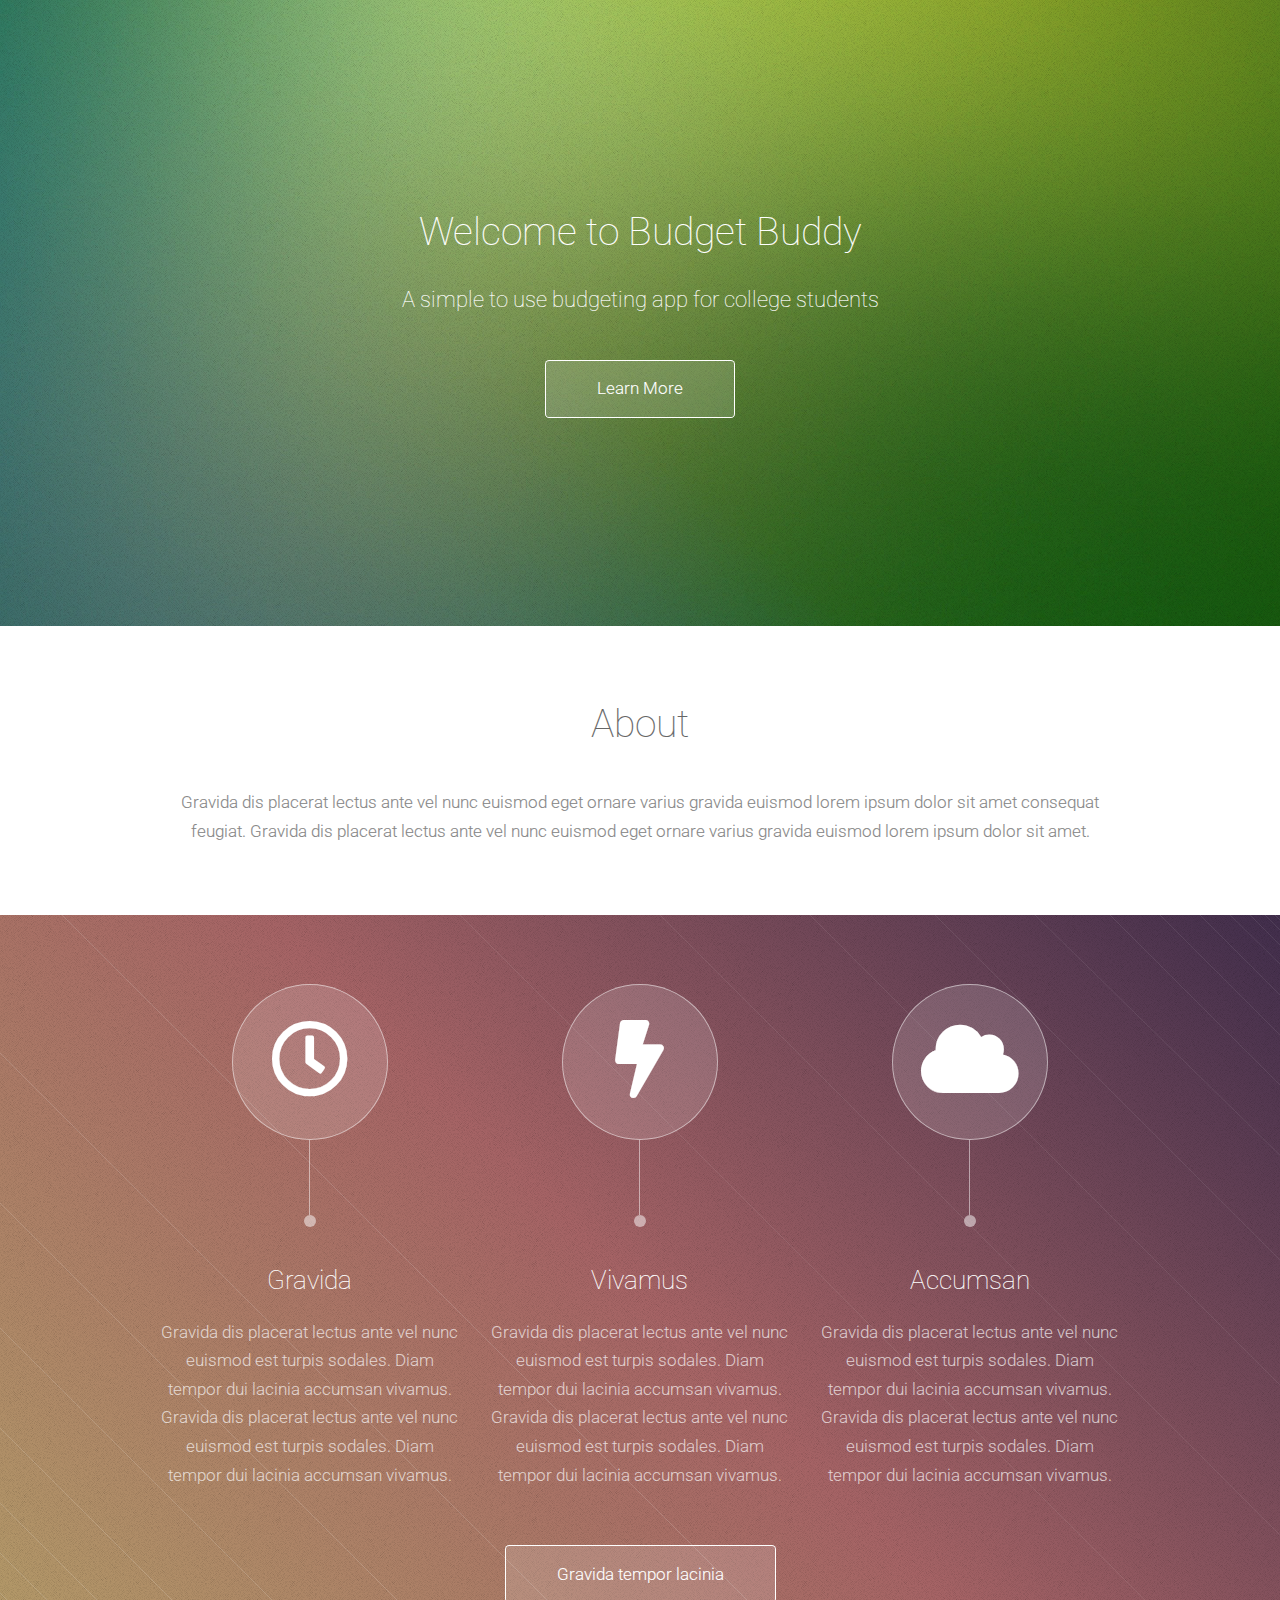
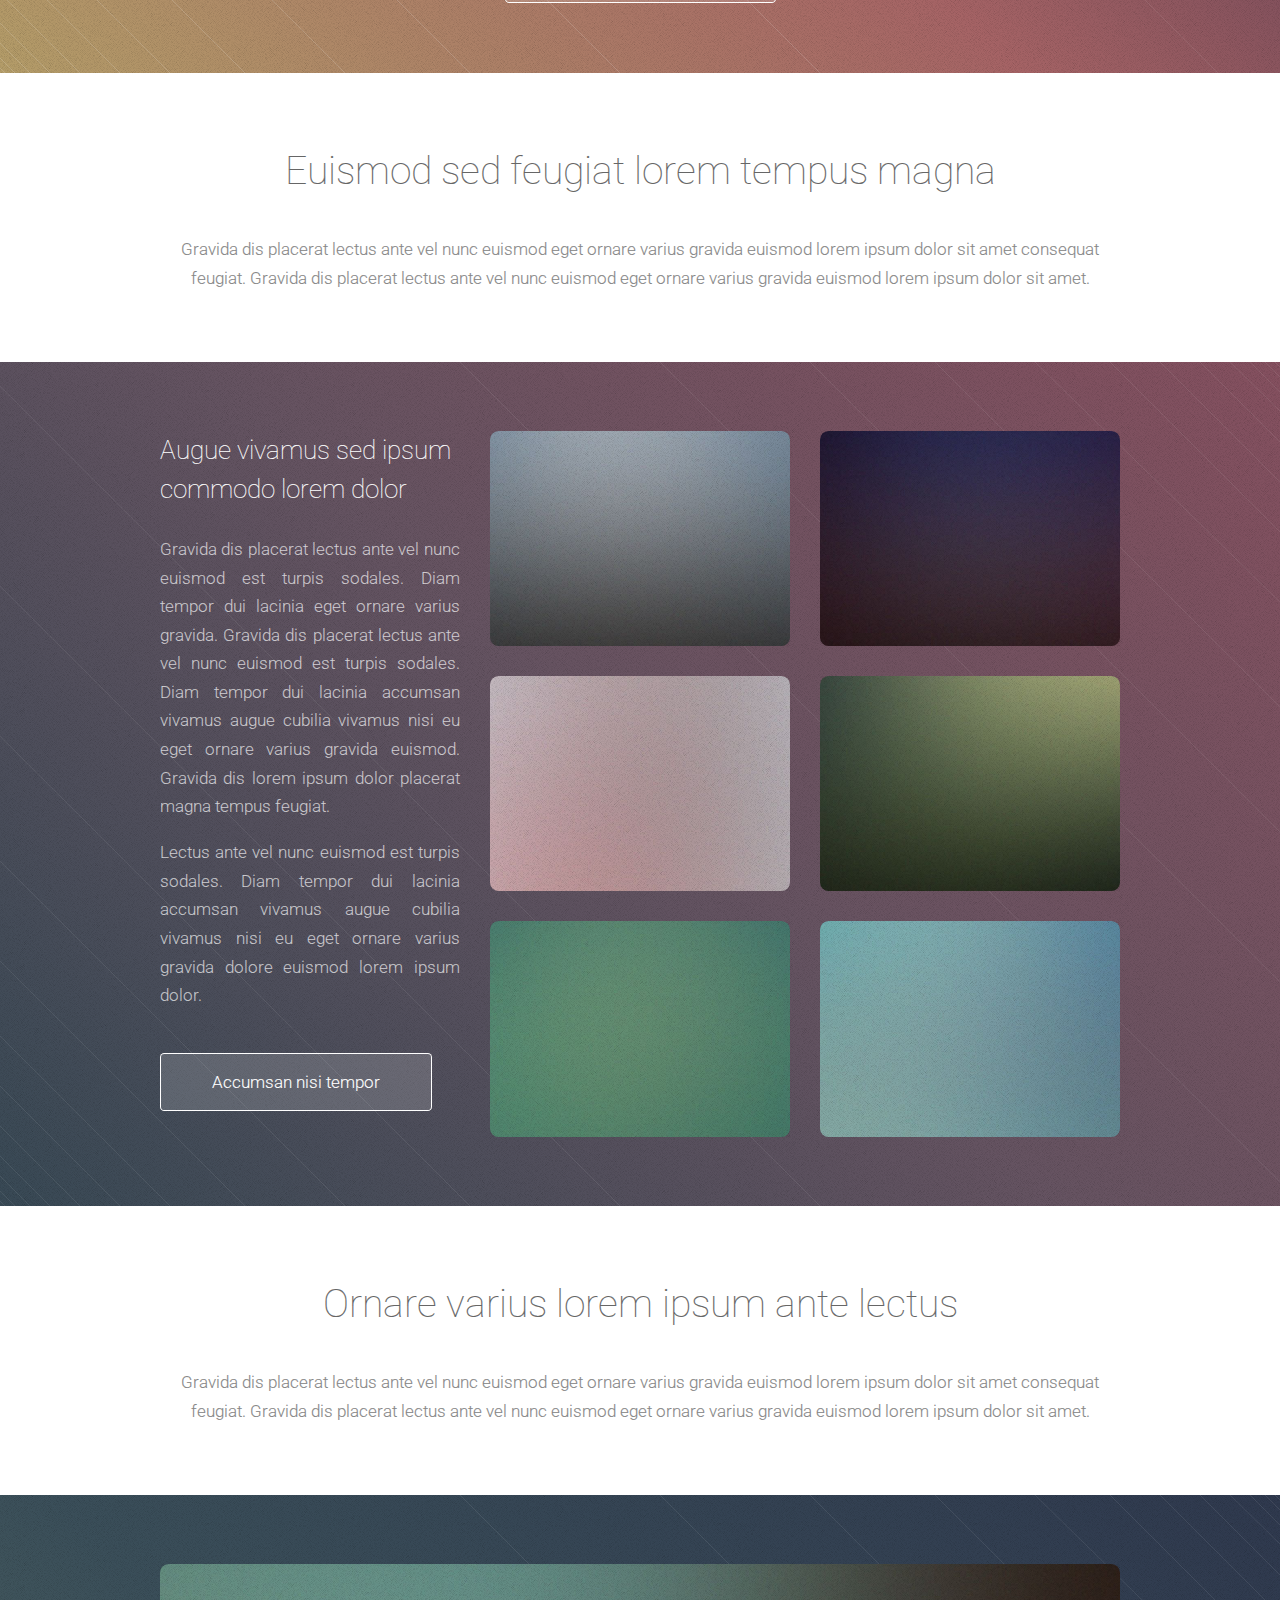
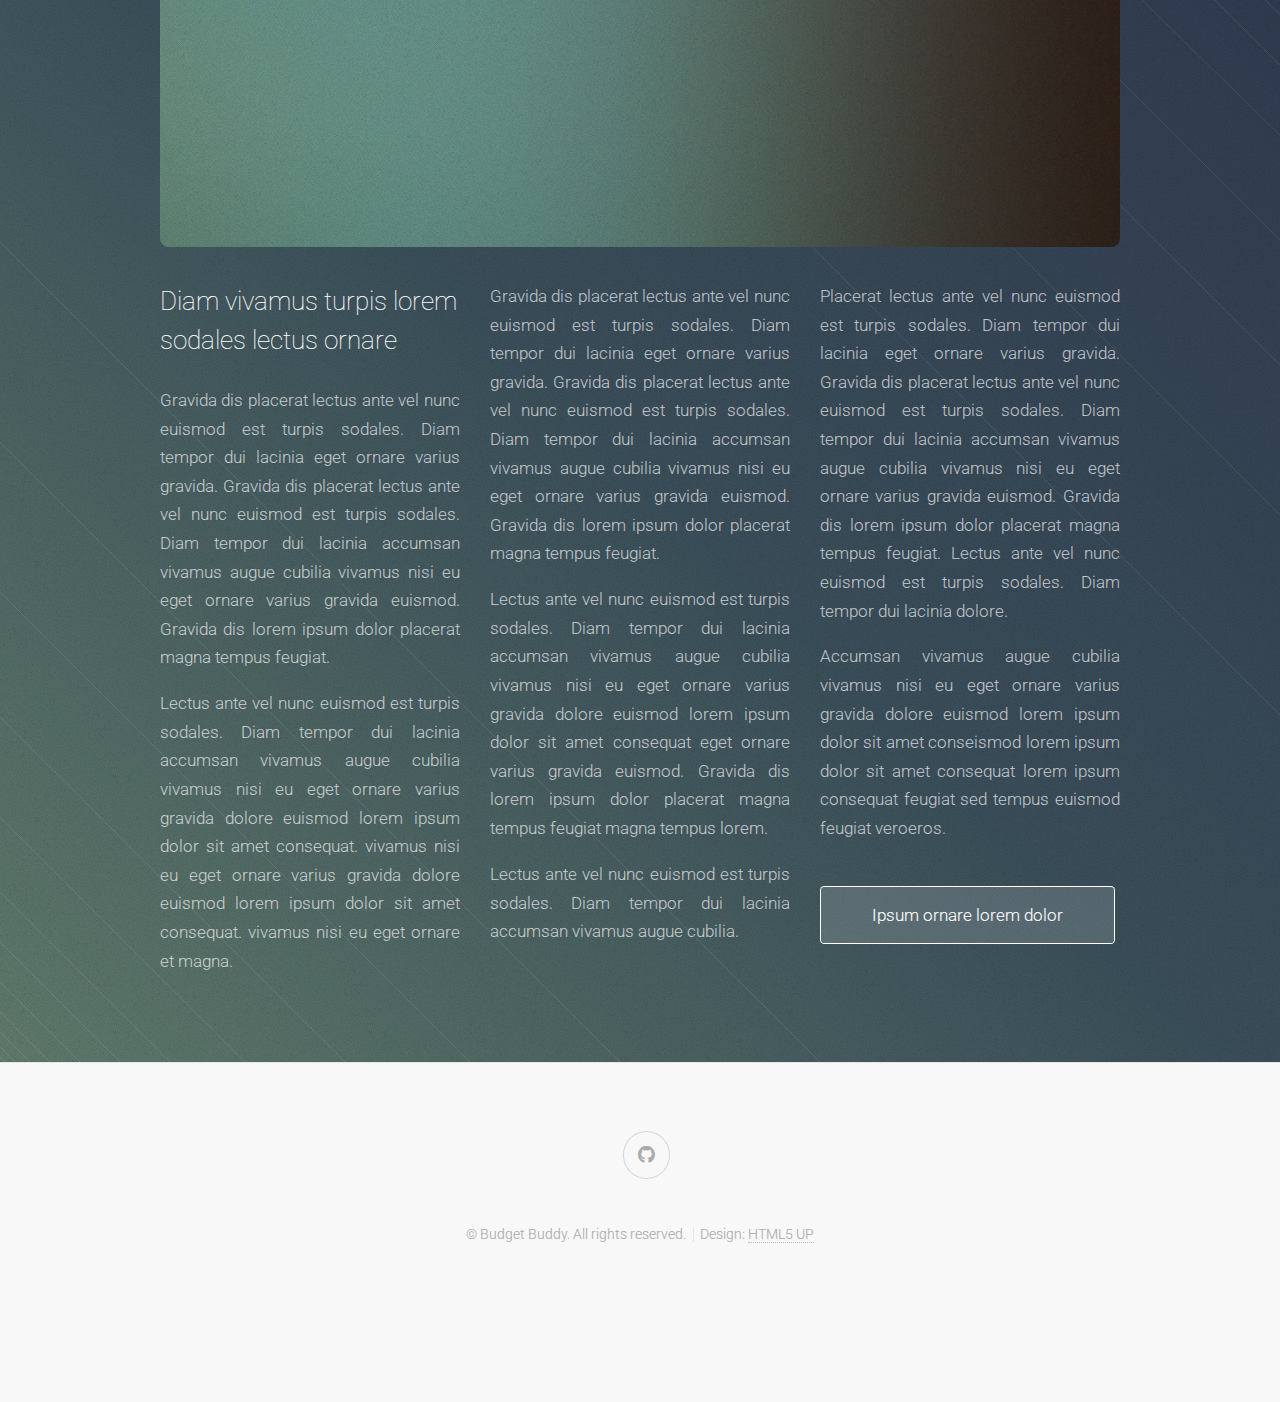
==== docs/index.html @ 1554da80 "new website header img" ====
<!DOCTYPE HTML>
<!--
	Tessellate by HTML5 UP
	html5up.net | @ajlkn
	Free for personal and commercial use under the CCA 3.0 license (html5up.net/license)
-->
<html>
	<head>
		<title>Budget Buddy</title>
		<meta charset="utf-8" />
		<meta name="viewport" content="width=device-width, initial-scale=1, user-scalable=no" />
		<link rel="icon" type="image/png" href="images/icon.png">
		<link rel="stylesheet" href="assets/css/main.css" />
	</head>
	<body class="is-preload">

		<!-- Header -->
			<section id="header" class="dark">
				<header>
					<h1>Welcome to Budget Buddy</h1>
					<p>A simple to use budgeting app for college students</a></p>
				</header>
				<footer>
					<a href="#first" class="button scrolly">Learn More</a>
				</footer>
			</section>

		<!-- First -->
			<section id="first" class="main">
				<header>
					<div class="container">
						<h2>About</h2>
						<p>Gravida dis placerat lectus ante vel nunc euismod eget ornare varius gravida euismod lorem ipsum dolor sit amet consequat<br />
						feugiat. Gravida dis placerat lectus ante vel nunc euismod eget ornare varius gravida euismod lorem ipsum dolor sit amet.</p>
					</div>
				</header>
				<div class="content dark style1 featured">
					<div class="container">
						<div class="row">
							<div class="col-4 col-12-narrow">
								<section>
									<span class="feature-icon"><span class="icon fa-clock"></span></span>
									<header>
										<h3>Gravida</h3>
									</header>
									<p>Gravida dis placerat lectus ante vel nunc euismod est turpis sodales.
									Diam tempor dui lacinia accumsan vivamus. Gravida dis placerat lectus
									ante vel nunc euismod est turpis sodales. Diam tempor dui lacinia
									accumsan vivamus.</p>
								</section>
							</div>
							<div class="col-4 col-12-narrow">
								<section>
									<span class="feature-icon"><span class="icon solid fa-bolt"></span></span>
									<header>
										<h3>Vivamus</h3>
									</header>
									<p>Gravida dis placerat lectus ante vel nunc euismod est turpis sodales.
									Diam tempor dui lacinia accumsan vivamus. Gravida dis placerat lectus
									ante vel nunc euismod est turpis sodales. Diam tempor dui lacinia
									accumsan vivamus.</p>
								</section>
							</div>
							<div class="col-4 col-12-narrow">
								<section>
									<span class="feature-icon"><span class="icon solid fa-cloud"></span></span>
									<header>
										<h3>Accumsan</h3>
									</header>
									<p>Gravida dis placerat lectus ante vel nunc euismod est turpis sodales.
									Diam tempor dui lacinia accumsan vivamus. Gravida dis placerat lectus
									ante vel nunc euismod est turpis sodales. Diam tempor dui lacinia
									accumsan vivamus.</p>
								</section>
							</div>
							<div class="col-12">
								<footer>
									<a href="#second" class="button scrolly">Gravida tempor lacinia</a>
								</footer>
							</div>
						</div>
					</div>
				</div>
			</section>

		<!-- Second -->
			<section id="second" class="main">
				<header>
					<div class="container">
						<h2>Euismod sed feugiat lorem tempus magna</h2>
						<p>Gravida dis placerat lectus ante vel nunc euismod eget ornare varius gravida euismod lorem ipsum dolor sit amet consequat<br />
						feugiat. Gravida dis placerat lectus ante vel nunc euismod eget ornare varius gravida euismod lorem ipsum dolor sit amet.</p>
					</div>
				</header>
				<div class="content dark style2">
					<div class="container">
						<div class="row">
							<div class="col-4 col-12-narrow">
								<section>
									<h3>Augue vivamus sed ipsum commodo lorem dolor</h3>
									<p>Gravida dis placerat lectus ante vel nunc euismod est turpis sodales. Diam
									tempor dui lacinia eget ornare varius gravida. Gravida dis placerat lectus ante
									vel nunc euismod est turpis sodales. Diam tempor dui lacinia accumsan vivamus
									augue cubilia vivamus nisi eu eget ornare varius gravida euismod.  Gravida dis
									lorem ipsum dolor placerat magna tempus feugiat.</p>
									<p>Lectus ante vel nunc euismod est turpis sodales. Diam tempor dui lacinia
									accumsan vivamus augue cubilia vivamus nisi eu eget ornare varius gravida dolore
									euismod lorem ipsum dolor.</p>
									<footer>
										<a href="#third" class="button scrolly">Accumsan nisi tempor</a>
									</footer>
								</section>
							</div>
							<div class="col-8 col-12-narrow">
								<div class="row">
									<div class="col-6"><a href="#" class="image fit"><img src="images/pic01.jpg" alt="" /></a></div>
									<div class="col-6"><a href="#" class="image fit"><img src="images/pic02.jpg" alt="" /></a></div>
									<div class="col-6"><a href="#" class="image fit"><img src="images/pic03.jpg" alt="" /></a></div>
									<div class="col-6"><a href="#" class="image fit"><img src="images/pic04.jpg" alt="" /></a></div>
									<div class="col-6"><a href="#" class="image fit"><img src="images/pic05.jpg" alt="" /></a></div>
									<div class="col-6"><a href="#" class="image fit"><img src="images/pic06.jpg" alt="" /></a></div>
								</div>
							</div>
						</div>
					</div>
				</div>
			</section>

		<!-- Third -->
			<section id="third" class="main">
				<header>
					<div class="container">
						<h2>Ornare varius lorem ipsum ante lectus</h2>
						<p>Gravida dis placerat lectus ante vel nunc euismod eget ornare varius gravida euismod lorem ipsum dolor sit amet consequat<br />
						feugiat. Gravida dis placerat lectus ante vel nunc euismod eget ornare varius gravida euismod lorem ipsum dolor sit amet.</p>
					</div>
				</header>
				<div class="content dark style3">
					<div class="container">
						<span class="image featured"><img src="images/pic07.jpg" alt="" /></span>
						<div class="row">
							<div class="col-4 col-12-narrow">
								<h3>Diam vivamus turpis lorem sodales lectus ornare</h3>
								<p>Gravida dis placerat lectus ante vel nunc euismod est turpis sodales. Diam
								tempor dui lacinia eget ornare varius gravida. Gravida dis placerat lectus ante
								vel nunc euismod est turpis sodales. Diam tempor dui lacinia accumsan vivamus
								augue cubilia vivamus nisi eu eget ornare varius gravida euismod.  Gravida dis
								lorem ipsum dolor placerat magna tempus feugiat.</p>
								<p>Lectus ante vel nunc euismod est turpis sodales. Diam tempor dui lacinia
								accumsan vivamus augue cubilia vivamus nisi eu eget ornare varius gravida dolore
								euismod lorem ipsum dolor sit amet consequat. vivamus nisi eu eget ornare varius
								gravida dolore euismod lorem ipsum dolor sit amet consequat. vivamus nisi eu
								eget ornare et magna.</p>
							</div>
							<div class="col-4 col-12-narrow">
								<p>Gravida dis placerat lectus ante vel nunc euismod est turpis sodales. Diam
								tempor dui lacinia eget ornare varius gravida. Gravida dis placerat lectus ante
								vel nunc euismod est turpis sodales. Diam tempor dui lacinia accumsan vivamus
								augue cubilia vivamus nisi eu eget ornare varius gravida euismod.  Gravida dis
								lorem ipsum dolor placerat magna tempus feugiat.</p>
								<p>Lectus ante vel nunc euismod est turpis sodales. Diam tempor dui lacinia
								accumsan vivamus augue cubilia vivamus nisi eu eget ornare varius gravida dolore
								euismod lorem ipsum dolor sit amet consequat eget ornare varius gravida euismod.
								Gravida dis lorem ipsum dolor placerat magna tempus feugiat magna tempus lorem.</p>
								<p>Lectus ante vel nunc euismod est turpis sodales. Diam tempor dui lacinia
								accumsan vivamus augue cubilia.</p>
							</div>
							<div class="col-4 col-12-narrow">
								<p>Placerat lectus ante vel nunc euismod est turpis sodales. Diam tempor dui
								lacinia eget ornare varius gravida. Gravida dis placerat lectus ante vel nunc
								euismod est turpis sodales. Diam tempor dui lacinia accumsan vivamus augue
								cubilia vivamus nisi eu eget ornare varius gravida euismod.  Gravida dis
								lorem ipsum dolor placerat magna tempus feugiat. Lectus ante vel nunc euismod
								est turpis sodales. Diam tempor dui lacinia dolore.</p>
								<p>Accumsan vivamus augue cubilia vivamus nisi eu eget ornare varius gravida
								dolore euismod lorem ipsum dolor sit amet conseismod lorem ipsum dolor sit amet
								consequat lorem ipsum consequat feugiat sed tempus euismod feugiat veroeros.</p>
								<footer>
									<a href="#fourth" class="button scrolly">Ipsum ornare lorem dolor</a>
								</footer>
							</div>
						</div>
					</div>
				</div>
			</section>

		<!-- Basic Elements -->
		<!--
			<section class="main">
				<header>
					<div class="container">
						<h2>A Whole Lotta Elements</h2>
						<p>General purpose elements for every general purpose. Or something like that.</p>
					</div>
				</header>
				<div class="content style1 dark">
					<div class="container">
						<section>
							<header>
								<h3>Paragraph</h3>
								<p>This is a byline</p>
							</header>
							<p>Phasellus nisl nisl, varius id <sup>porttitor sed pellentesque</sup> ac orci. Pellentesque
							habitant <strong>strong</strong> tristique <b>bold</b> et netus <i>italic</i> malesuada <em>emphasized</em> ac turpis egestas. Morbi
							leo suscipit ut. Praesent <sub>id turpis vitae</sub> turpis pretium ultricies. Vestibulum sit
							amet risus elit.</p>
						</section>
						<section>
							<header>
								<h3>Blockquote</h3>
							</header>
							<blockquote>Fringilla nisl. Donec accumsan interdum nisi, quis tincidunt felis sagittis eget.
							tempus euismod. Vestibulum ante ipsum primis in faucibus. Cras sit amet urna eros, id egestas
							tempus ante ipsum primis in faucibus orci luctus et ultrices.</blockquote>
						</section>
						<section>
							<header>
								<h3>Divider</h3>
							</header>
							<p>Donec consectetur <a href="#">vestibulum dolor et pulvinar</a>. Etiam vel felis enim, at viverra
							ligula. Ut porttitor sagittis lorem, quis eleifend nisi ornare vel. Praesent nec orci
							facilisis leo magna. Cras sit amet urna eros, id egestas urna. Quisque aliquam
							tempus euismod. Vestibulum ante ipsum primis in faucibus orci luctus et ultrices
							posuere cubilia.</p>
							<hr />
							<p>Donec consectetur vestibulum dolor et pulvinar. Etiam vel felis enim, at viverra
							ligula. Ut porttitor sagittis lorem, quis eleifend nisi ornare vel. Praesent nec orci
							facilisis leo magna. Cras sit amet urna eros, id egestas urna. Quisque aliquam
							tempus euismod. Vestibulum ante ipsum primis in faucibus orci luctus et ultrices
							posuere cubilia.</p>
						</section>
						<section>
							<header>
								<h3>Unordered List</h3>
							</header>
							<ul class="default">
								<li>Donec consectetur vestibulum dolor et vel felis enim at viverra ligula. Ut porttitor sagittis lorem.</li>
								<li>Donec consectetur vestibulum dolor et vel felis enim at viverra ligula. Ut porttitor sagittis lorem.</li>
								<li>Donec consectetur vestibulum dolor et vel felis enim at viverra ligula. Ut porttitor sagittis lorem.</li>
								<li>Donec consectetur vestibulum dolor et vel felis enim at viverra ligula. Ut porttitor sagittis lorem.</li>
							</ul>
						</section>
						<section>
							<header>
								<h3>Ordered List</h3>
							</header>
							<ol class="default">
								<li>Donec consectetur vestibulum dolor et vel felis enim at viverra ligula. Ut porttitor sagittis lorem.</li>
								<li>Donec consectetur vestibulum dolor et vel felis enim at viverra ligula. Ut porttitor sagittis lorem.</li>
								<li>Donec consectetur vestibulum dolor et vel felis enim at viverra ligula. Ut porttitor sagittis lorem.</li>
								<li>Donec consectetur vestibulum dolor et vel felis enim at viverra ligula. Ut porttitor sagittis lorem.</li>
							</ol>
						</section>
						<section>
							<header>
								<h3>Table</h3>
							</header>
							<div class="table-wrapper">
								<table class="default">
									<thead>
										<tr>
											<th>ID</th>
											<th>Name</th>
											<th>Description</th>
											<th>Price</th>
										</tr>
									</thead>
									<tbody>
										<tr>
											<td>00001</td>
											<td>Lorem ipsum dolor</td>
											<td>Ut porttitor sagittis lorem quis nisi ornare.</td>
											<td>29.99</td>
										</tr>
										<tr>
											<td>00002</td>
											<td>Sit amet nullam</td>
											<td>Ut porttitor sagittis lorem quis nisi ornare.</td>
											<td>19.99</td>
										</tr>
										<tr>
											<td>00003</td>
											<td>Feugiat felis viverra</td>
											<td>Ut porttitor sagittis lorem quis nisi ornare.</td>
											<td>29.99</td>
										</tr>
										<tr>
											<td>00004</td>
											<td>Sagittis enim felis</td>
											<td>Ut porttitor sagittis lorem quis nisi ornare.</td>
											<td>19.99</td>
										</tr>
										<tr>
											<td>00005</td>
											<td>Nullam sed vestibulum</td>
											<td>Ut porttitor sagittis lorem quis nisi ornare.</td>
											<td>19.99</td>
										</tr>
									</tbody>
									<tfoot>
										<tr>
											<td colspan="3"></td>
											<td>100.00</td>
										</tr>
									</tfoot>
								</table>
							</div>
						</section>
						<section>
							<header>
								<h3>Form</h3>
							</header>
							<form method="post" action="#">
								<div class="row gtr-50">
									<div class="col-6 col-12-narrow">
										<input type="text" name="name" id="name" value="" placeholder="John Doe" />
									</div>
									<div class="col-6 col-12-narrow">
										<input type="text" name="email" id="email" value="" placeholder="johndoe@domain.tld" />
									</div>
									<div class="col-12">
										<div class="select" tabindex="-1">
											<select name="department" id="department">
												<option value="">Choose a department</option>
												<option value="1">Manufacturing</option>
												<option value="2">Administration</option>
												<option value="3">Support</option>
											</select>
										</div>
									</div>
									<div class="col-12">
										<input type="text" name="subject" id="subject" value="" placeholder="Enter your subject" />
									</div>
									<div class="col-12">
										<textarea name="message" id="message" placeholder="Enter your message"></textarea>
									</div>
									<div class="col-12">
										<ul class="actions">
											<li><input type="submit" class="button" value="Send Message" /></li>
											<li><input type="reset" class="button alt" value="Clear Form" /></li>
										</ul>
									</div>
								</div>
							</form>
						</section>
					</div>
				</div>
			</section>
		-->



		<!-- Footer -->
			<section id="footer">
				<ul class="icons">
					<li><a href="https://github.com/tylermcnamara/CSC305-BudgetBuddy" target=”_blank” class="icon brands fa-github"><span class="label">GitHub</span></a></li>
				</ul>
				<div class="copyright">
					<ul class="menu">
						<li>&copy; Budget Buddy. All rights reserved.</li><li>Design: <a href="http://html5up.net">HTML5 UP</a></li>
					</ul>
				</div>
			</section>

		<!-- Scripts -->
			<script src="assets/js/jquery.min.js"></script>
			<script src="assets/js/jquery.scrolly.min.js"></script>
			<script src="assets/js/browser.min.js"></script>
			<script src="assets/js/breakpoints.min.js"></script>
			<script src="assets/js/util.js"></script>
			<script src="assets/js/main.js"></script>

	</body>
</html>
---- docs/assets/css/main.css ----
@import url("fontawesome-all.min.css");
@import url("https://fonts.googleapis.com/css?family=Roboto:100,100italic,300,300italic,400,400italic");

/*
	Tessellate by HTML5 UP
	html5up.net | @ajlkn
	Free for personal and commercial use under the CCA 3.0 license (html5up.net/license)
*/

html, body, div, span, applet, object,
iframe, h1, h2, h3, h4, h5, h6, p, blockquote,
pre, a, abbr, acronym, address, big, cite,
code, del, dfn, em, img, ins, kbd, q, s, samp,
small, strike, strong, sub, sup, tt, var, b,
u, i, center, dl, dt, dd, ol, ul, li, fieldset,
form, label, legend, table, caption, tbody,
tfoot, thead, tr, th, td, article, aside,
canvas, details, embed, figure, figcaption,
footer, header, hgroup, menu, nav, output, ruby,
section, summary, time, mark, audio, video {
	margin: 0;
	padding: 0;
	border: 0;
	font-size: 100%;
	font: inherit;
	vertical-align: baseline;}

article, aside, details, figcaption, figure,
footer, header, hgroup, menu, nav, section {
	display: block;}

body {
	line-height: 1;
}

ol, ul {
	list-style: none;
}

blockquote, q {
	quotes: none;
}

	blockquote:before, blockquote:after, q:before, q:after {
		content: '';
		content: none;
	}

table {
	border-collapse: collapse;
	border-spacing: 0;
}

body {
	-webkit-text-size-adjust: none;
}

mark {
	background-color: transparent;
	color: inherit;
}

input::-moz-focus-inner {
	border: 0;
	padding: 0;
}

input, select, textarea {
	-moz-appearance: none;
	-webkit-appearance: none;
	-ms-appearance: none;
	appearance: none;
}

/* Basic */

	@-ms-viewport {
		width: device-width;
	}

	html {
		box-sizing: border-box;
	}

	*, *:before, *:after {
		box-sizing: inherit;
	}

	body {
		background: #F8F8F8;
		font-family: 'Roboto', sans-serif;
		font-weight: 300;
		font-size: 17pt;
		line-height: 1.75em;
		color: #888;
		-webkit-text-stroke: 0.1px;
	}

		body.is-preload *, body.is-preload *:before, body.is-preload *:after {
			-moz-animation: none !important;
			-webkit-animation: none !important;
			-ms-animation: none !important;
			animation: none !important;
			-moz-transition: none !important;
			-webkit-transition: none !important;
			-ms-transition: none !important;
			transition: none !important;
		}

	.dark {
		color: #aaa;
		color: rgba(255, 255, 255, 0.65);
	}

	input, textarea, select {
		font-family: 'Roboto', sans-serif;
		font-weight: 300;
		font-size: 17pt;
		line-height: 1.75em;
		color: #888;
		-webkit-text-stroke: 0.1px;
	}

	h1, h2, h3, h4, h5, h6 {
		color: #666;
		margin: 0 0 1em 0;
		font-weight: 100;
		line-height: 1.5em;
	}

	h1 a, h2 a, h3 a, h4 a, h5 a, h6 a {
		color: inherit;
		text-decoration: none;
	}

	.dark h1, .dark h2, .dark h3, .dark h4, .dark h5, .dark h6 {
		color: #fff;
	}

	strong, b {
		font-weight: 400;
		color: inherit;
	}

	.dark strong, .dark b {
		color: #fff;
		color: rgba(255, 255, 255, 0.85);
	}

	em, i {
		font-style: italic;
	}

	a {
		-moz-transition: border-bottom-color 0.25s ease-in-out;
		-webkit-transition: border-bottom-color 0.25s ease-in-out;
		-ms-transition: border-bottom-color 0.25s ease-in-out;
		transition: border-bottom-color 0.25s ease-in-out;
		color: inherit;
		text-decoration: none;
		border-bottom: dotted 1px rgba(0, 0, 0, 0.25);
	}

		a:hover {
			border-bottom-color: rgba(0, 0, 0, 0);
		}

	.dark a {
		color: #fff;
		border-bottom-color: rgba(255, 255, 255, 0.5);
	}

		.dark a:hover {
			border-bottom-color: rgba(255, 255, 255, 0);
		}

	sub {
		position: relative;
		top: 0.5em;
		font-size: 0.8em;
	}

	sup {
		position: relative;
		top: -0.5em;
		font-size: 0.8em;
	}

	hr {
		border: 0;
		border-top: solid 1px #e6e6e6;
		margin: 2em 0 2em 0;
	}

	.dark hr {
		border-top-color: rgba(255, 255, 255, 0.5);
	}

	blockquote {
		border-left: solid 0.25em #e6e6e6;
		padding: 1em 0 1em 2em;
		font-style: italic;
	}

	.dark blockquote {
		border-left-color: rgba(255, 255, 255, 0.5);
	}

	p, ul, ol, dl, table {
		margin-bottom: 1em;
	}

	p {
		text-align: justify;
	}

	header {
		margin-bottom: 1em;
	}

		header h1, header h2, header h3, header h4, header h5, header h6 {
			margin: 0;
		}

		header p {
			display: block;
			margin: 0;
			padding: 0.25em 0 0.5em 0;
		}

	footer {
		padding-top: 1.5em;
	}

	br.clear {
		clear: both;
	}

	.featured {
		text-align: center;
	}

		.featured p {
			text-align: center;
		}

/* Container */

	.container {
		margin: 0 auto;
		max-width: 100%;
		width: 1360px;
	}

		.container.medium {
			width: 1020px;
		}

		@media screen and (max-width: 1680px) {

			.container {
				width: 1200px;
			}

				.container.medium {
					width: 900px;
				}

		}

		@media screen and (max-width: 1280px) {

			.container {
				width: 960px;
			}

				.container.medium {
					width: 720px;
				}

		}

		@media screen and (max-width: 1000px) {

			.container {
				width: 100% !important;
			}

		}

/* Row */

	.row {
		display: flex;
		flex-wrap: wrap;
		box-sizing: border-box;
		align-items: stretch;
	}

		.row > * {
			box-sizing: border-box;
		}

		.row.gtr-uniform > * > :last-child {
			margin-bottom: 0;
		}

		.row.aln-left {
			justify-content: flex-start;
		}

		.row.aln-center {
			justify-content: center;
		}

		.row.aln-right {
			justify-content: flex-end;
		}

		.row.aln-top {
			align-items: flex-start;
		}

		.row.aln-middle {
			align-items: center;
		}

		.row.aln-bottom {
			align-items: flex-end;
		}

		.row > .imp {
			order: -1;
		}

		.row > .col-1 {
			width: 8.33333%;
		}

		.row > .off-1 {
			margin-left: 8.33333%;
		}

		.row > .col-2 {
			width: 16.66667%;
		}

		.row > .off-2 {
			margin-left: 16.66667%;
		}

		.row > .col-3 {
			width: 25%;
		}

		.row > .off-3 {
			margin-left: 25%;
		}

		.row > .col-4 {
			width: 33.33333%;
		}

		.row > .off-4 {
			margin-left: 33.33333%;
		}

		.row > .col-5 {
			width: 41.66667%;
		}

		.row > .off-5 {
			margin-left: 41.66667%;
		}

		.row > .col-6 {
			width: 50%;
		}

		.row > .off-6 {
			margin-left: 50%;
		}

		.row > .col-7 {
			width: 58.33333%;
		}

		.row > .off-7 {
			margin-left: 58.33333%;
		}

		.row > .col-8 {
			width: 66.66667%;
		}

		.row > .off-8 {
			margin-left: 66.66667%;
		}

		.row > .col-9 {
			width: 75%;
		}

		.row > .off-9 {
			margin-left: 75%;
		}

		.row > .col-10 {
			width: 83.33333%;
		}

		.row > .off-10 {
			margin-left: 83.33333%;
		}

		.row > .col-11 {
			width: 91.66667%;
		}

		.row > .off-11 {
			margin-left: 91.66667%;
		}

		.row > .col-12 {
			width: 100%;
		}

		.row > .off-12 {
			margin-left: 100%;
		}

		.row.gtr-0 {
			margin-top: 0px;
			margin-left: 0px;
		}

			.row.gtr-0 > * {
				padding: 0px 0 0 0px;
			}

			.row.gtr-0.gtr-uniform {
				margin-top: 0px;
			}

				.row.gtr-0.gtr-uniform > * {
					padding-top: 0px;
				}

		.row.gtr-25 {
			margin-top: -12.5px;
			margin-left: -12.5px;
		}

			.row.gtr-25 > * {
				padding: 12.5px 0 0 12.5px;
			}

			.row.gtr-25.gtr-uniform {
				margin-top: -12.5px;
			}

				.row.gtr-25.gtr-uniform > * {
					padding-top: 12.5px;
				}

		.row.gtr-50 {
			margin-top: -25px;
			margin-left: -25px;
		}

			.row.gtr-50 > * {
				padding: 25px 0 0 25px;
			}

			.row.gtr-50.gtr-uniform {
				margin-top: -25px;
			}

				.row.gtr-50.gtr-uniform > * {
					padding-top: 25px;
				}

		.row {
			margin-top: -50px;
			margin-left: -50px;
		}

			.row > * {
				padding: 50px 0 0 50px;
			}

			.row.gtr-uniform {
				margin-top: -50px;
			}

				.row.gtr-uniform > * {
					padding-top: 50px;
				}

		.row.gtr-150 {
			margin-top: -75px;
			margin-left: -75px;
		}

			.row.gtr-150 > * {
				padding: 75px 0 0 75px;
			}

			.row.gtr-150.gtr-uniform {
				margin-top: -75px;
			}

				.row.gtr-150.gtr-uniform > * {
					padding-top: 75px;
				}

		.row.gtr-200 {
			margin-top: -100px;
			margin-left: -100px;
		}

			.row.gtr-200 > * {
				padding: 100px 0 0 100px;
			}

			.row.gtr-200.gtr-uniform {
				margin-top: -100px;
			}

				.row.gtr-200.gtr-uniform > * {
					padding-top: 100px;
				}

		@media screen and (max-width: 1680px) {

			.row {
				display: flex;
				flex-wrap: wrap;
				box-sizing: border-box;
				align-items: stretch;
			}

				.row > * {
					box-sizing: border-box;
				}

				.row.gtr-uniform > * > :last-child {
					margin-bottom: 0;
				}

				.row.aln-left {
					justify-content: flex-start;
				}

				.row.aln-center {
					justify-content: center;
				}

				.row.aln-right {
					justify-content: flex-end;
				}

				.row.aln-top {
					align-items: flex-start;
				}

				.row.aln-middle {
					align-items: center;
				}

				.row.aln-bottom {
					align-items: flex-end;
				}

				.row > .imp-wide {
					order: -1;
				}

				.row > .col-1-wide {
					width: 8.33333%;
				}

				.row > .off-1-wide {
					margin-left: 8.33333%;
				}

				.row > .col-2-wide {
					width: 16.66667%;
				}

				.row > .off-2-wide {
					margin-left: 16.66667%;
				}

				.row > .col-3-wide {
					width: 25%;
				}

				.row > .off-3-wide {
					margin-left: 25%;
				}

				.row > .col-4-wide {
					width: 33.33333%;
				}

				.row > .off-4-wide {
					margin-left: 33.33333%;
				}

				.row > .col-5-wide {
					width: 41.66667%;
				}

				.row > .off-5-wide {
					margin-left: 41.66667%;
				}

				.row > .col-6-wide {
					width: 50%;
				}

				.row > .off-6-wide {
					margin-left: 50%;
				}

				.row > .col-7-wide {
					width: 58.33333%;
				}

				.row > .off-7-wide {
					margin-left: 58.33333%;
				}

				.row > .col-8-wide {
					width: 66.66667%;
				}

				.row > .off-8-wide {
					margin-left: 66.66667%;
				}

				.row > .col-9-wide {
					width: 75%;
				}

				.row > .off-9-wide {
					margin-left: 75%;
				}

				.row > .col-10-wide {
					width: 83.33333%;
				}

				.row > .off-10-wide {
					margin-left: 83.33333%;
				}

				.row > .col-11-wide {
					width: 91.66667%;
				}

				.row > .off-11-wide {
					margin-left: 91.66667%;
				}

				.row > .col-12-wide {
					width: 100%;
				}

				.row > .off-12-wide {
					margin-left: 100%;
				}

				.row.gtr-0 {
					margin-top: 0px;
					margin-left: 0px;
				}

					.row.gtr-0 > * {
						padding: 0px 0 0 0px;
					}

					.row.gtr-0.gtr-uniform {
						margin-top: 0px;
					}

						.row.gtr-0.gtr-uniform > * {
							padding-top: 0px;
						}

				.row.gtr-25 {
					margin-top: -10px;
					margin-left: -10px;
				}

					.row.gtr-25 > * {
						padding: 10px 0 0 10px;
					}

					.row.gtr-25.gtr-uniform {
						margin-top: -10px;
					}

						.row.gtr-25.gtr-uniform > * {
							padding-top: 10px;
						}

				.row.gtr-50 {
					margin-top: -20px;
					margin-left: -20px;
				}

					.row.gtr-50 > * {
						padding: 20px 0 0 20px;
					}

					.row.gtr-50.gtr-uniform {
						margin-top: -20px;
					}

						.row.gtr-50.gtr-uniform > * {
							padding-top: 20px;
						}

				.row {
					margin-top: -40px;
					margin-left: -40px;
				}

					.row > * {
						padding: 40px 0 0 40px;
					}

					.row.gtr-uniform {
						margin-top: -40px;
					}

						.row.gtr-uniform > * {
							padding-top: 40px;
						}

				.row.gtr-150 {
					margin-top: -60px;
					margin-left: -60px;
				}

					.row.gtr-150 > * {
						padding: 60px 0 0 60px;
					}

					.row.gtr-150.gtr-uniform {
						margin-top: -60px;
					}

						.row.gtr-150.gtr-uniform > * {
							padding-top: 60px;
						}

				.row.gtr-200 {
					margin-top: -80px;
					margin-left: -80px;
				}

					.row.gtr-200 > * {
						padding: 80px 0 0 80px;
					}

					.row.gtr-200.gtr-uniform {
						margin-top: -80px;
					}

						.row.gtr-200.gtr-uniform > * {
							padding-top: 80px;
						}

		}

		@media screen and (max-width: 1280px) {

			.row {
				display: flex;
				flex-wrap: wrap;
				box-sizing: border-box;
				align-items: stretch;
			}

				.row > * {
					box-sizing: border-box;
				}

				.row.gtr-uniform > * > :last-child {
					margin-bottom: 0;
				}

				.row.aln-left {
					justify-content: flex-start;
				}

				.row.aln-center {
					justify-content: center;
				}

				.row.aln-right {
					justify-content: flex-end;
				}

				.row.aln-top {
					align-items: flex-start;
				}

				.row.aln-middle {
					align-items: center;
				}

				.row.aln-bottom {
					align-items: flex-end;
				}

				.row > .imp-normal {
					order: -1;
				}

				.row > .col-1-normal {
					width: 8.33333%;
				}

				.row > .off-1-normal {
					margin-left: 8.33333%;
				}

				.row > .col-2-normal {
					width: 16.66667%;
				}

				.row > .off-2-normal {
					margin-left: 16.66667%;
				}

				.row > .col-3-normal {
					width: 25%;
				}

				.row > .off-3-normal {
					margin-left: 25%;
				}

				.row > .col-4-normal {
					width: 33.33333%;
				}

				.row > .off-4-normal {
					margin-left: 33.33333%;
				}

				.row > .col-5-normal {
					width: 41.66667%;
				}

				.row > .off-5-normal {
					margin-left: 41.66667%;
				}

				.row > .col-6-normal {
					width: 50%;
				}

				.row > .off-6-normal {
					margin-left: 50%;
				}

				.row > .col-7-normal {
					width: 58.33333%;
				}

				.row > .off-7-normal {
					margin-left: 58.33333%;
				}

				.row > .col-8-normal {
					width: 66.66667%;
				}

				.row > .off-8-normal {
					margin-left: 66.66667%;
				}

				.row > .col-9-normal {
					width: 75%;
				}

				.row > .off-9-normal {
					margin-left: 75%;
				}

				.row > .col-10-normal {
					width: 83.33333%;
				}

				.row > .off-10-normal {
					margin-left: 83.33333%;
				}

				.row > .col-11-normal {
					width: 91.66667%;
				}

				.row > .off-11-normal {
					margin-left: 91.66667%;
				}

				.row > .col-12-normal {
					width: 100%;
				}

				.row > .off-12-normal {
					margin-left: 100%;
				}

				.row.gtr-0 {
					margin-top: 0px;
					margin-left: 0px;
				}

					.row.gtr-0 > * {
						padding: 0px 0 0 0px;
					}

					.row.gtr-0.gtr-uniform {
						margin-top: 0px;
					}

						.row.gtr-0.gtr-uniform > * {
							padding-top: 0px;
						}

				.row.gtr-25 {
					margin-top: -7.5px;
					margin-left: -7.5px;
				}

					.row.gtr-25 > * {
						padding: 7.5px 0 0 7.5px;
					}

					.row.gtr-25.gtr-uniform {
						margin-top: -7.5px;
					}

						.row.gtr-25.gtr-uniform > * {
							padding-top: 7.5px;
						}

				.row.gtr-50 {
					margin-top: -15px;
					margin-left: -15px;
				}

					.row.gtr-50 > * {
						padding: 15px 0 0 15px;
					}

					.row.gtr-50.gtr-uniform {
						margin-top: -15px;
					}

						.row.gtr-50.gtr-uniform > * {
							padding-top: 15px;
						}

				.row {
					margin-top: -30px;
					margin-left: -30px;
				}

					.row > * {
						padding: 30px 0 0 30px;
					}

					.row.gtr-uniform {
						margin-top: -30px;
					}

						.row.gtr-uniform > * {
							padding-top: 30px;
						}

				.row.gtr-150 {
					margin-top: -45px;
					margin-left: -45px;
				}

					.row.gtr-150 > * {
						padding: 45px 0 0 45px;
					}

					.row.gtr-150.gtr-uniform {
						margin-top: -45px;
					}

						.row.gtr-150.gtr-uniform > * {
							padding-top: 45px;
						}

				.row.gtr-200 {
					margin-top: -60px;
					margin-left: -60px;
				}

					.row.gtr-200 > * {
						padding: 60px 0 0 60px;
					}

					.row.gtr-200.gtr-uniform {
						margin-top: -60px;
					}

						.row.gtr-200.gtr-uniform > * {
							padding-top: 60px;
						}

		}

		@media screen and (max-width: 1000px) {

			.row {
				display: flex;
				flex-wrap: wrap;
				box-sizing: border-box;
				align-items: stretch;
			}

				.row > * {
					box-sizing: border-box;
				}

				.row.gtr-uniform > * > :last-child {
					margin-bottom: 0;
				}

				.row.aln-left {
					justify-content: flex-start;
				}

				.row.aln-center {
					justify-content: center;
				}

				.row.aln-right {
					justify-content: flex-end;
				}

				.row.aln-top {
					align-items: flex-start;
				}

				.row.aln-middle {
					align-items: center;
				}

				.row.aln-bottom {
					align-items: flex-end;
				}

				.row > .imp-narrow {
					order: -1;
				}

				.row > .col-1-narrow {
					width: 8.33333%;
				}

				.row > .off-1-narrow {
					margin-left: 8.33333%;
				}

				.row > .col-2-narrow {
					width: 16.66667%;
				}

				.row > .off-2-narrow {
					margin-left: 16.66667%;
				}

				.row > .col-3-narrow {
					width: 25%;
				}

				.row > .off-3-narrow {
					margin-left: 25%;
				}

				.row > .col-4-narrow {
					width: 33.33333%;
				}

				.row > .off-4-narrow {
					margin-left: 33.33333%;
				}

				.row > .col-5-narrow {
					width: 41.66667%;
				}

				.row > .off-5-narrow {
					margin-left: 41.66667%;
				}

				.row > .col-6-narrow {
					width: 50%;
				}

				.row > .off-6-narrow {
					margin-left: 50%;
				}

				.row > .col-7-narrow {
					width: 58.33333%;
				}

				.row > .off-7-narrow {
					margin-left: 58.33333%;
				}

				.row > .col-8-narrow {
					width: 66.66667%;
				}

				.row > .off-8-narrow {
					margin-left: 66.66667%;
				}

				.row > .col-9-narrow {
					width: 75%;
				}

				.row > .off-9-narrow {
					margin-left: 75%;
				}

				.row > .col-10-narrow {
					width: 83.33333%;
				}

				.row > .off-10-narrow {
					margin-left: 83.33333%;
				}

				.row > .col-11-narrow {
					width: 91.66667%;
				}

				.row > .off-11-narrow {
					margin-left: 91.66667%;
				}

				.row > .col-12-narrow {
					width: 100%;
				}

				.row > .off-12-narrow {
					margin-left: 100%;
				}

				.row.gtr-0 {
					margin-top: 0px;
					margin-left: 0px;
				}

					.row.gtr-0 > * {
						padding: 0px 0 0 0px;
					}

					.row.gtr-0.gtr-uniform {
						margin-top: 0px;
					}

						.row.gtr-0.gtr-uniform > * {
							padding-top: 0px;
						}

				.row.gtr-25 {
					margin-top: -6.25px;
					margin-left: -6.25px;
				}

					.row.gtr-25 > * {
						padding: 6.25px 0 0 6.25px;
					}

					.row.gtr-25.gtr-uniform {
						margin-top: -6.25px;
					}

						.row.gtr-25.gtr-uniform > * {
							padding-top: 6.25px;
						}

				.row.gtr-50 {
					margin-top: -12.5px;
					margin-left: -12.5px;
				}

					.row.gtr-50 > * {
						padding: 12.5px 0 0 12.5px;
					}

					.row.gtr-50.gtr-uniform {
						margin-top: -12.5px;
					}

						.row.gtr-50.gtr-uniform > * {
							padding-top: 12.5px;
						}

				.row {
					margin-top: -25px;
					margin-left: -25px;
				}

					.row > * {
						padding: 25px 0 0 25px;
					}

					.row.gtr-uniform {
						margin-top: -25px;
					}

						.row.gtr-uniform > * {
							padding-top: 25px;
						}

				.row.gtr-150 {
					margin-top: -37.5px;
					margin-left: -37.5px;
				}

					.row.gtr-150 > * {
						padding: 37.5px 0 0 37.5px;
					}

					.row.gtr-150.gtr-uniform {
						margin-top: -37.5px;
					}

						.row.gtr-150.gtr-uniform > * {
							padding-top: 37.5px;
						}

				.row.gtr-200 {
					margin-top: -50px;
					margin-left: -50px;
				}

					.row.gtr-200 > * {
						padding: 50px 0 0 50px;
					}

					.row.gtr-200.gtr-uniform {
						margin-top: -50px;
					}

						.row.gtr-200.gtr-uniform > * {
							padding-top: 50px;
						}

		}

		@media screen and (max-width: 736px) {

			.row {
				display: flex;
				flex-wrap: wrap;
				box-sizing: border-box;
				align-items: stretch;
			}

				.row > * {
					box-sizing: border-box;
				}

				.row.gtr-uniform > * > :last-child {
					margin-bottom: 0;
				}

				.row.aln-left {
					justify-content: flex-start;
				}

				.row.aln-center {
					justify-content: center;
				}

				.row.aln-right {
					justify-content: flex-end;
				}

				.row.aln-top {
					align-items: flex-start;
				}

				.row.aln-middle {
					align-items: center;
				}

				.row.aln-bottom {
					align-items: flex-end;
				}

				.row > .imp-mobile {
					order: -1;
				}

				.row > .col-1-mobile {
					width: 8.33333%;
				}

				.row > .off-1-mobile {
					margin-left: 8.33333%;
				}

				.row > .col-2-mobile {
					width: 16.66667%;
				}

				.row > .off-2-mobile {
					margin-left: 16.66667%;
				}

				.row > .col-3-mobile {
					width: 25%;
				}

				.row > .off-3-mobile {
					margin-left: 25%;
				}

				.row > .col-4-mobile {
					width: 33.33333%;
				}

				.row > .off-4-mobile {
					margin-left: 33.33333%;
				}

				.row > .col-5-mobile {
					width: 41.66667%;
				}

				.row > .off-5-mobile {
					margin-left: 41.66667%;
				}

				.row > .col-6-mobile {
					width: 50%;
				}

				.row > .off-6-mobile {
					margin-left: 50%;
				}

				.row > .col-7-mobile {
					width: 58.33333%;
				}

				.row > .off-7-mobile {
					margin-left: 58.33333%;
				}

				.row > .col-8-mobile {
					width: 66.66667%;
				}

				.row > .off-8-mobile {
					margin-left: 66.66667%;
				}

				.row > .col-9-mobile {
					width: 75%;
				}

				.row > .off-9-mobile {
					margin-left: 75%;
				}

				.row > .col-10-mobile {
					width: 83.33333%;
				}

				.row > .off-10-mobile {
					margin-left: 83.33333%;
				}

				.row > .col-11-mobile {
					width: 91.66667%;
				}

				.row > .off-11-mobile {
					margin-left: 91.66667%;
				}

				.row > .col-12-mobile {
					width: 100%;
				}

				.row > .off-12-mobile {
					margin-left: 100%;
				}

				.row.gtr-0 {
					margin-top: 0px;
					margin-left: 0px;
				}

					.row.gtr-0 > * {
						padding: 0px 0 0 0px;
					}

					.row.gtr-0.gtr-uniform {
						margin-top: 0px;
					}

						.row.gtr-0.gtr-uniform > * {
							padding-top: 0px;
						}

				.row.gtr-25 {
					margin-top: -5px;
					margin-left: -5px;
				}

					.row.gtr-25 > * {
						padding: 5px 0 0 5px;
					}

					.row.gtr-25.gtr-uniform {
						margin-top: -5px;
					}

						.row.gtr-25.gtr-uniform > * {
							padding-top: 5px;
						}

				.row.gtr-50 {
					margin-top: -10px;
					margin-left: -10px;
				}

					.row.gtr-50 > * {
						padding: 10px 0 0 10px;
					}

					.row.gtr-50.gtr-uniform {
						margin-top: -10px;
					}

						.row.gtr-50.gtr-uniform > * {
							padding-top: 10px;
						}

				.row {
					margin-top: -20px;
					margin-left: -20px;
				}

					.row > * {
						padding: 20px 0 0 20px;
					}

					.row.gtr-uniform {
						margin-top: -20px;
					}

						.row.gtr-uniform > * {
							padding-top: 20px;
						}

				.row.gtr-150 {
					margin-top: -30px;
					margin-left: -30px;
				}

					.row.gtr-150 > * {
						padding: 30px 0 0 30px;
					}

					.row.gtr-150.gtr-uniform {
						margin-top: -30px;
					}

						.row.gtr-150.gtr-uniform > * {
							padding-top: 30px;
						}

				.row.gtr-200 {
					margin-top: -40px;
					margin-left: -40px;
				}

					.row.gtr-200 > * {
						padding: 40px 0 0 40px;
					}

					.row.gtr-200.gtr-uniform {
						margin-top: -40px;
					}

						.row.gtr-200.gtr-uniform > * {
							padding-top: 40px;
						}

		}

/* Sections/Article */

	section,
	article {
		margin-bottom: 3em;
	}

	section > :last-child,
	article > :last-child,
	section:last-child,
	article:last-child {
		margin-bottom: 0;
	}

	.row > section,
	.row > article {
		margin-bottom: 0;
	}

/* Image */

	.image {
		position: relative;
		display: inline-block;
		border: 0;
	}

		.image:after {
			content: '';
			position: absolute;
			left: 0;
			top: 0;
			width: 100%;
			height: 100%;
			background: url("images/overlay.png");
		}

		.image img {
			display: block;
			width: 100%;
			border-radius: 0.5em;
		}

		.image.featured {
			display: block;
			width: 100%;
			margin: 0 0 2em 0;
		}

		.image.fit {
			display: block;
			width: 100%;
		}

		.image.left {
			float: left;
			margin: 0 2em 2em 0;
		}

		.image.centered {
			display: block;
			margin: 0 0 2em 0;
		}

			.image.centered img {
				margin: 0 auto;
				width: auto;
			}

/* List */

	ul {
		list-style: disc;
		padding-left: 1em;
	}

		ul li {
			padding-left: 0.5em;
		}

	ol {
		list-style: decimal;
		padding-left: 1.25em;
	}

		ol li {
			padding-left: 0.25em;
		}

/* Icons */

	ul.icons {
		cursor: default;
		list-style: none;
		padding-left: 0;
	}

		ul.icons li {
			display: inline-block;
			padding-left: 0.75em;
		}

		ul.icons a {
			-moz-transition: background-color 0.25s ease-in-out;
			-webkit-transition: background-color 0.25s ease-in-out;
			-ms-transition: background-color 0.25s ease-in-out;
			transition: background-color 0.25s ease-in-out;
			display: inline-block;
			width: 2.75em;
			height: 2.75em;
			line-height: 2.8em;
			text-align: center;
			border: 0;
			box-shadow: inset 0 0 0 1px #e6e6e6;
			border-radius: 100%;
			color: #aaa;
		}

			ul.icons a:hover {
				background: rgba(0, 0, 0, 0.025);
			}

/* Menu */

	ul.menu {
		cursor: default;
		list-style: none;
		padding-left: 0;
	}

		ul.menu li {
			display: inline-block;
			line-height: 1em;
			border-left: solid 1px #e6e6e6;
			padding: 0 0 0 0.5em;
			margin: 0 0 0 0.5em;
		}

			ul.menu li:first-child {
				border-left: 0;
				padding-left: 0;
				margin-left: 0;
			}

/* Actions */

	ul.actions {
		display: -moz-flex;
		display: -webkit-flex;
		display: -ms-flex;
		display: flex;
		cursor: default;
		list-style: none;
		margin-left: -1em;
		padding-left: 0;
	}

		ul.actions li {
			padding: 0 0 0 1em;
			vertical-align: middle;
		}

		ul.actions.special {
			-moz-justify-content: center;
			-webkit-justify-content: center;
			-ms-justify-content: center;
			justify-content: center;
			width: 100%;
			margin-left: 0;
		}

			ul.actions.special li:first-child {
				padding-left: 0;
			}

		ul.actions.stacked {
			-moz-flex-direction: column;
			-webkit-flex-direction: column;
			-ms-flex-direction: column;
			flex-direction: column;
			margin-left: 0;
		}

			ul.actions.stacked li {
				padding: 1.25em 0 0 0;
			}

				ul.actions.stacked li:first-child {
					padding-top: 0;
				}

		ul.actions.fit {
			width: calc(100% + 1em);
		}

			ul.actions.fit li {
				-moz-flex-grow: 1;
				-webkit-flex-grow: 1;
				-ms-flex-grow: 1;
				flex-grow: 1;
				-moz-flex-shrink: 1;
				-webkit-flex-shrink: 1;
				-ms-flex-shrink: 1;
				flex-shrink: 1;
				width: 100%;
			}

				ul.actions.fit li > * {
					width: 100%;
				}

			ul.actions.fit.stacked {
				width: 100%;
			}

		@media screen and (max-width: 1000px) {

			ul.actions {
				-moz-justify-content: center;
				-webkit-justify-content: center;
				-ms-justify-content: center;
				justify-content: center;
				width: 100%;
				margin-left: 0;
			}

				ul.actions li:first-child {
					padding-left: 0;
				}

		}

		@media screen and (max-width: 736px) {

			ul.actions:not(.fixed) {
				-moz-flex-direction: column;
				-webkit-flex-direction: column;
				-ms-flex-direction: column;
				flex-direction: column;
				margin-left: 0;
				width: 100% !important;
			}

				ul.actions:not(.fixed) li {
					-moz-flex-grow: 1;
					-webkit-flex-grow: 1;
					-ms-flex-grow: 1;
					flex-grow: 1;
					-moz-flex-shrink: 1;
					-webkit-flex-shrink: 1;
					-ms-flex-shrink: 1;
					flex-shrink: 1;
					padding: 1em 0 0 0;
					text-align: center;
					width: 100%;
				}

					ul.actions:not(.fixed) li > * {
						width: 100%;
					}

					ul.actions:not(.fixed) li:first-child {
						padding-top: 0;
					}

					ul.actions:not(.fixed) li input[type="submit"],
					ul.actions:not(.fixed) li input[type="reset"],
					ul.actions:not(.fixed) li input[type="button"],
					ul.actions:not(.fixed) li button,
					ul.actions:not(.fixed) li .button {
						width: 100%;
					}

						ul.actions:not(.fixed) li input[type="submit"].icon:before,
						ul.actions:not(.fixed) li input[type="reset"].icon:before,
						ul.actions:not(.fixed) li input[type="button"].icon:before,
						ul.actions:not(.fixed) li button.icon:before,
						ul.actions:not(.fixed) li .button.icon:before {
							margin-left: -0.5em;
						}

		}

/* Form */

	form .actions {
		margin-bottom: 0;
	}

	form label {
		display: block;
	}

	form input[type="text"],
	form input[type="email"],
	form input[type="password"],
	form select,
	form .select,
	form textarea {
		-moz-transition: all 0.25s ease-in-out;
		-webkit-transition: all 0.25s ease-in-out;
		-ms-transition: all 0.25s ease-in-out;
		transition: all 0.25s ease-in-out;
		-moz-appearance: none;
		-webkit-appearance: none;
		-ms-appearance: none;
		appearance: none;
		display: block;
		box-shadow: inset 0 0 0 1px #e6e6e6;
		background: #f8f8f8;
		width: 100%;
		padding: 0.85em 1em 0.85em 1em;
		border-radius: 0.25em;
		border: 0;
	}

		form input[type="text"]:focus,
		form input[type="email"]:focus,
		form input[type="password"]:focus,
		form select:focus,
		form .select:focus,
		form textarea:focus {
			outline: 0;
			box-shadow: inset 0 0 0 1px #afd9e0;
			background: #fcfcfc;
		}

	form input[type="text"],
	form input[type="email"],
	form input[type="password"],
	form select {
		line-height: 1.25em;
	}

	form textarea {
		min-height: 13em;
	}

	form select {
		position: relative;
	}

		form select option:not(:checked) {
			color: #000;
		}

	form .select {
		position: relative;
		padding: 0;
		overflow-x: hidden;
		outline: 0;
	}

		form .select select {
			width: calc(100% + 2em);
			background: none !important;
			box-shadow: none !important;
			border: 0 !important;
			cursor: pointer;
		}

			form .select select::-moz-focus-inner {
				border: 0;
				outline: 0;
			}

		form .select:before {
			content: '';
			position: absolute;
			top: 15%;
			right: 1em;
			width: 1.25em;
			height: 75%;
			background: url("images/arrow.svg") center center no-repeat;
			background-size: contain;
			z-index: 0;
		}

		form .select select::-ms-expand {
			display: none;
		}

	form ::-moz-focus-inner {
		border: 0;
	}

	form ::-webkit-input-placeholder {
		color: #aaa !important;
	}

	form :-moz-placeholder {
		color: #555 !important;
	}

	form ::-moz-placeholder {
		color: #555 !important;
	}

	form :-ms-input-placeholder {
		color: #555 !important;
	}

	.dark form input[type="text"],
	.dark form input[type="email"],
	.dark form input[type="password"],
	.dark form select,
	.dark form .select,
	.dark form textarea {
		background: none;
		box-shadow: inset 0 0 0 1px rgba(255, 255, 255, 0.5);
		color: #fff;
	}

		.dark form input[type="text"]:focus,
		.dark form input[type="email"]:focus,
		.dark form input[type="password"]:focus,
		.dark form select:focus,
		.dark form .select:focus,
		.dark form textarea:focus {
			background: rgba(255, 255, 255, 0.1);
			box-shadow: inset 0 0 0 1px #fff;
		}

	.dark form .select:before {
		background: url("images/dark-arrow.svg") center center no-repeat;
		background-size: contain;
	}

	.dark form .formerize-placeholder {
		color: #aaa !important;
		color: rgba(255, 255, 255, 0.85) !important;
	}

	.dark form ::-webkit-input-placeholder {
		color: rgba(255, 255, 255, 0.85) !important;
	}

	.dark form :-moz-placeholder {
		color: rgba(255, 255, 255, 0.85) !important;
	}

	.dark form ::-moz-placeholder {
		color: rgba(255, 255, 255, 0.85) !important;
	}

	.dark form :-ms-input-placeholder {
		color: rgba(255, 255, 255, 0.85) !important;
	}

/* Table */

	table {
		width: 100%;
	}

		table.default {
			width: 100%;
			border-collapse: collapse;
		}

			table.default tbody tr {
				border: solid 1px #e6e6e6;
			}

				table.default tbody tr:nth-child(2n+2) {
					background: #f8f8f8;
				}

			table.default td {
				padding: 0.5em 1em 0.5em 1em;
			}

			table.default th {
				text-align: left;
				padding: 0.5em 1em 1em 1em;
			}

			table.default tfoot td {
				padding-top: 1em;
			}

	.dark table.default tbody tr {
		border-color: rgba(255, 255, 255, 0.5);
	}

		.dark table.default tbody tr:nth-child(2n+2) {
			background: rgba(255, 255, 255, 0.1);
		}

/* Button */

	input[type="button"],
	input[type="submit"],
	input[type="reset"],
	button,
	.button {
		-moz-transition: all 0.25s ease-in-out;
		-webkit-transition: all 0.25s ease-in-out;
		-ms-transition: all 0.25s ease-in-out;
		transition: all 0.25s ease-in-out;
		-webkit-appearance: none;
		position: relative;
		display: inline-block;
		background: #3d3d3d;
		padding: 0.85em 3em 0.85em 3em;
		border-radius: 0.25em;
		cursor: pointer;
		border: 0;
		color: #fff;
		text-align: center;
		text-decoration: none;
	}

		input[type="button"]:hover,
		input[type="submit"]:hover,
		input[type="reset"]:hover,
		button:hover,
		.button:hover {
			background: #4f4f4f;
		}

		input[type="button"].alt,
		input[type="submit"].alt,
		input[type="reset"].alt,
		button.alt,
		.button.alt {
			color: inherit;
			box-shadow: inset 0 0 0 1px #e6e6e6;
			background: none;
		}

			input[type="button"].alt:hover,
			input[type="submit"].alt:hover,
			input[type="reset"].alt:hover,
			button.alt:hover,
			.button.alt:hover {
				background: rgba(0, 0, 0, 0.025);
			}

	.dark input[type="button"],
	.dark input[type="submit"],
	.dark input[type="reset"],
	.dark button,
	.dark .button {
		background: rgba(255, 255, 255, 0.15);
		box-shadow: inset 0 0 0 1px #fff;
		color: #fff;
	}

		.dark input[type="button"]:hover,
		.dark input[type="submit"]:hover,
		.dark input[type="reset"]:hover,
		.dark button:hover,
		.dark .button:hover {
			background: rgba(255, 255, 255, 0.25);
		}

		.dark input[type="button"].alt,
		.dark input[type="submit"].alt,
		.dark input[type="reset"].alt,
		.dark button.alt,
		.dark .button.alt {
			background: none;
			box-shadow: inset 0 0 0 1px rgba(255, 255, 255, 0.5);
		}

			.dark input[type="button"].alt:hover,
			.dark input[type="submit"].alt:hover,
			.dark input[type="reset"].alt:hover,
			.dark button.alt:hover,
			.dark .button.alt:hover {
				background: rgba(255, 255, 255, 0.15);
				box-shadow: inset 0 0 0 1px #fff;
			}

/* Feature Icon */

	.feature-icon {
		display: inline-block;
		position: relative;
		padding-bottom: 5em;
		margin-bottom: 2.75em;
		cursor: default;
	}

		.feature-icon .icon {
			display: inline-block;
			width: 2em;
			height: 2em;
			font-size: 4.5em;
			border-radius: 100%;
			box-shadow: inset 0 0 0 1px #666;
			color: #666;
			line-height: 2em;
		}

		.feature-icon:before {
			content: '';
			background: #666;
			position: absolute;
			bottom: 0;
			left: 50%;
			margin-left: -0.325em;
			width: 0.65em;
			height: 0.65em;
			display: block;
			border-radius: 100%;
		}

		.feature-icon:after {
			content: '';
			position: absolute;
			left: 50%;
			bottom: 0.65em;
			width: 1px;
			height: 4.35em;
			background: #666;
			margin-left: -0.5px;
		}

	.dark .feature-icon .icon {
		background: rgba(255, 255, 255, 0.15);
		box-shadow: inset 0 0 0 1px rgba(255, 255, 255, 0.5);
		color: #fff;
	}

	.dark .feature-icon:before, .dark .feature-icon:after {
		background: rgba(255, 255, 255, 0.5);
	}

/* Icons */

	.icon {
		text-decoration: none;
		text-decoration: none;
	}

		.icon:before {
			-moz-osx-font-smoothing: grayscale;
			-webkit-font-smoothing: antialiased;
			display: inline-block;
			font-style: normal;
			font-variant: normal;
			text-rendering: auto;
			line-height: 1;
			text-transform: none !important;
			font-family: 'Font Awesome 5 Free';
			font-weight: 400;
		}

		.icon:before {
			line-height: inhreit;
		}

		.icon > .label {
			display: none;
		}

		.icon.solid:before {
			font-weight: 900;
		}

		.icon.brands:before {
			font-family: 'Font Awesome 5 Brands';
		}

/* Header */

	#header {
		position: relative;
		margin: 0;
		background-image: url("images/overlay.png"), url("../../images/header.png");
		background-size: auto, cover;
		background-position: top left, center center;
		background-repeat: repeat, no-repeat;
		padding: 14em 0 14em 0;
		text-align: center;
		color: #fff;
	}

		#header header h1 {
			font-size: 2.25em;
			line-height: 1.25em;
			margin-bottom: 0;
		}

		#header header p {
			margin-top: 1.25em;
			font-weight: 100;
			padding: 0;
			font-size: 1.25em;
			line-height: 1.5em;
			text-align: center;
		}

		#header footer {
			padding-top: 1.5em;
		}

/* Main Sections */

	.main {
		position: relative;
		margin: 0;
	}

		.main > header {
			background: #fff;
			text-align: center;
			padding: 5em 0 5em 0;
			margin: 0;
		}

			.main > header h2 {
				font-size: 2.25em;
				font-weight: 100;
				margin-bottom: 0;
			}

			.main > header p {
				margin: 2em 0 0 0;
				padding: 0;
				text-align: center;
			}

		.main > .content {
			padding: 6em 0 6em 0;
		}

			.main > .content h3 {
				font-size: 1.5em;
			}

			.main > .content.dark {
				background: #433;
			}

			.main > .content.style1 {
				background: url("images/bgtr.svg") top right no-repeat, url("images/bgbl.svg") bottom left no-repeat, url("images/bgbl.svg") bottom left no-repeat, url("images/overlay.png"), linear-gradient(45deg, #b39c68, #a56365, #412e4c);
			}

			.main > .content.style2 {
				background: url("images/bgtr.svg") top right no-repeat, url("images/bgbl.svg") bottom left no-repeat, url("images/overlay.png"), linear-gradient(45deg, #384955, #655361, #85505f);
			}

			.main > .content.style3 {
				background: url("images/bgtr.svg") top right no-repeat, url("images/bgbl.svg") bottom left no-repeat, url("images/overlay.png"), linear-gradient(45deg, #5f796b, #3a4e59, #2f394e);
			}

			.main > .content.style4 {
				padding-top: 0;
				background: #fff;
			}

/* Footer */

	#footer {
		position: relative;
		margin: 0;
		text-align: center;
		padding: 4em 0 8em 0;
		box-shadow: inset 0 1px 0 0 #e6e6e6;
	}

		#footer .copyright {
			margin-top: 3em;
			font-size: 0.8em;
			color: #aaa;
		}

			#footer .copyright a {
				color: inherit;
			}

		#footer ul.icons a {
			box-shadow: inset 0 0 0 1px #d6d6d6;
		}

/* Wide */

	@media screen and (max-width: 1680px) {

		/* Basic */

			body, input, textarea, select {
				font-size: 15pt;
				line-height: 1.75em;
			}

	}

/* Normal */

	@media screen and (max-width: 1280px) {

		/* Basic */

			body, input, textarea, select {
				font-size: 13pt;
				line-height: 1.65em;
			}

		/* Feature Icon */

			.feature-icon {
				margin-bottom: 2em;
			}

		/* Header */

			#header {
				padding: 12em 0 12em 0;
			}

		/* Main Sections */

			.main > header {
				padding: 4em 0 4em 0;
			}

			.main > .content {
				padding: 4em 0 4em 0;
			}

	}

/* Narrow */

	@media screen and (max-width: 1000px) {

		/* Basic */

			header, footer, h2, h3, h4, h5, h6, header > p {
				text-align: center;
			}

		/* Sections/Article */

			section, article {
				margin: 0 0 2.5em 0 !important;
			}

			.row > section, .row > article {
				margin: 0 0 2.5em 0 !important;
			}

		/* Table */

			.table-wrapper {
				width: 100%;
				overflow-x: scroll;
				padding-left: 1px;
				-webkit-overflow-scrolling: touch;
			}

		/* Header */

			#header {
				margin: 0 !important;
				padding: 8em 2em 8em 2em;
			}

				#header header p {
					margin-top: 1em;
				}

				#header footer {
					padding-top: 1.25em;
				}

		/* Main Sections */

			.main {
				margin: 0 !important;
			}

				.main > header {
					padding: 3.5em 2em 3.5em 2em;
				}

					.main > header h2 {
						font-size: 1.85em;
					}

					.main > header br {
						display: none;
					}

					.main > header p {
						margin: 1.5em 0 0 0;
					}

				.main > .content {
					padding: 3.5em 20px 3.5em 20px;
				}

					.main > .content > .container > :last-child {
						margin-bottom: 0 !important;
					}

		/* Footer */

			#footer {
				margin: 0 !important;
				padding: 3em 0 3em 0;
			}

				#footer .copyright {
					margin-top: 2em;
				}

	}

/* Mobile */

	@media screen and (max-width: 736px) {

		/* Basic */

			body, input, textarea, select {
				font-size: 11pt;
			}

		/* Sections/Article */

			section, article {
				margin: 0 0 1.5em 0 !important;
			}

			.row > section, .row > article {
				margin: 0 0 1.5em 0 !important;
			}

		/* Button */

			.button {
				padding-left: 0;
				padding-right: 0;
				width: 100%;
				max-width: 24em;
			}

		/* Icons */

			ul.icons li {
				padding-left: 0.35em;
			}

		/* Menu */

			ul.menu li {
				border: 0;
				padding: 0;
				display: block;
				margin: 1em 0 1em 0;
			}

		/* Header */

			#header {
				padding: 6em 20px 6em 20px;
			}

				#header > header {
					padding: 0 1em 0 1em;
				}

		/* Main Sections */

			.main > header {
				padding: 3em 20px 3em 20px;
			}

				.main > header h2 {
					font-size: 1.5em;
				}

			.main > .content {
				padding: 3em 20px 3em 20px;
			}

				.main > .content h3 {
					font-size: 1.25em;
				}

	}
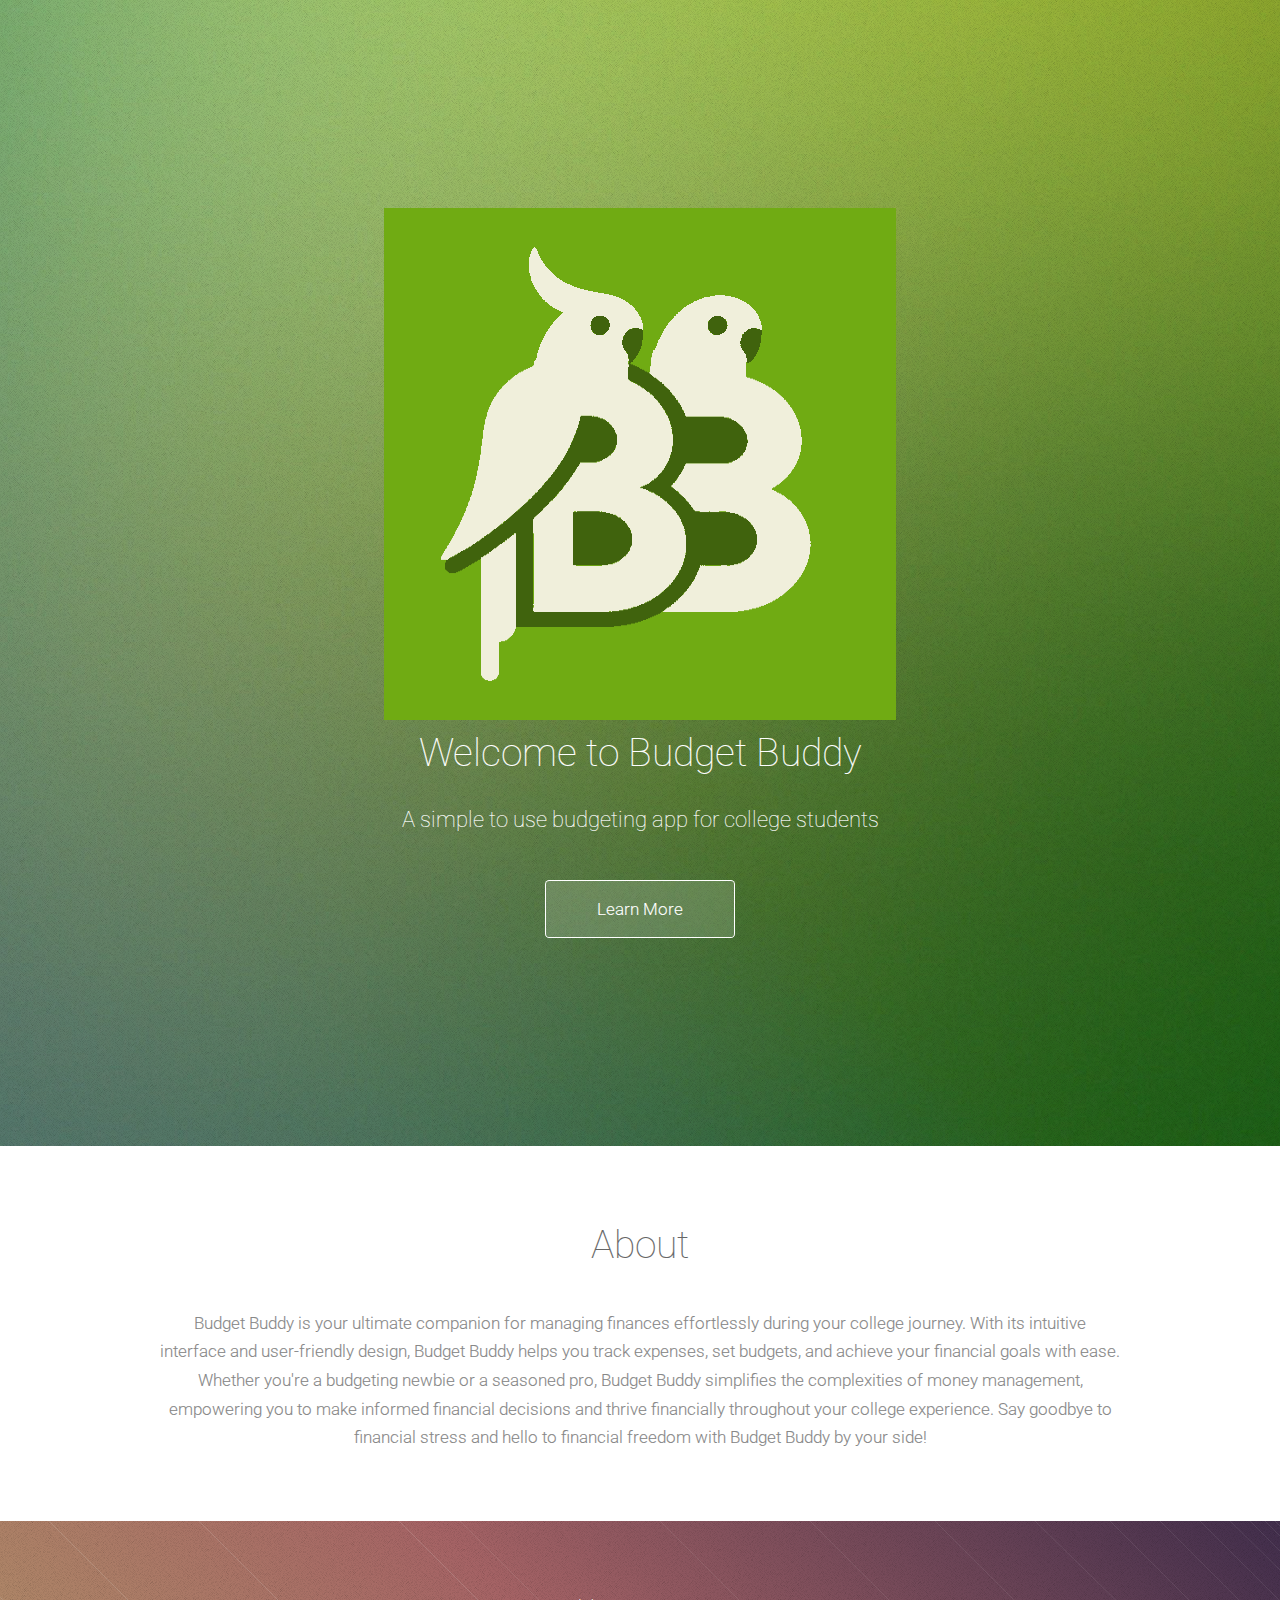
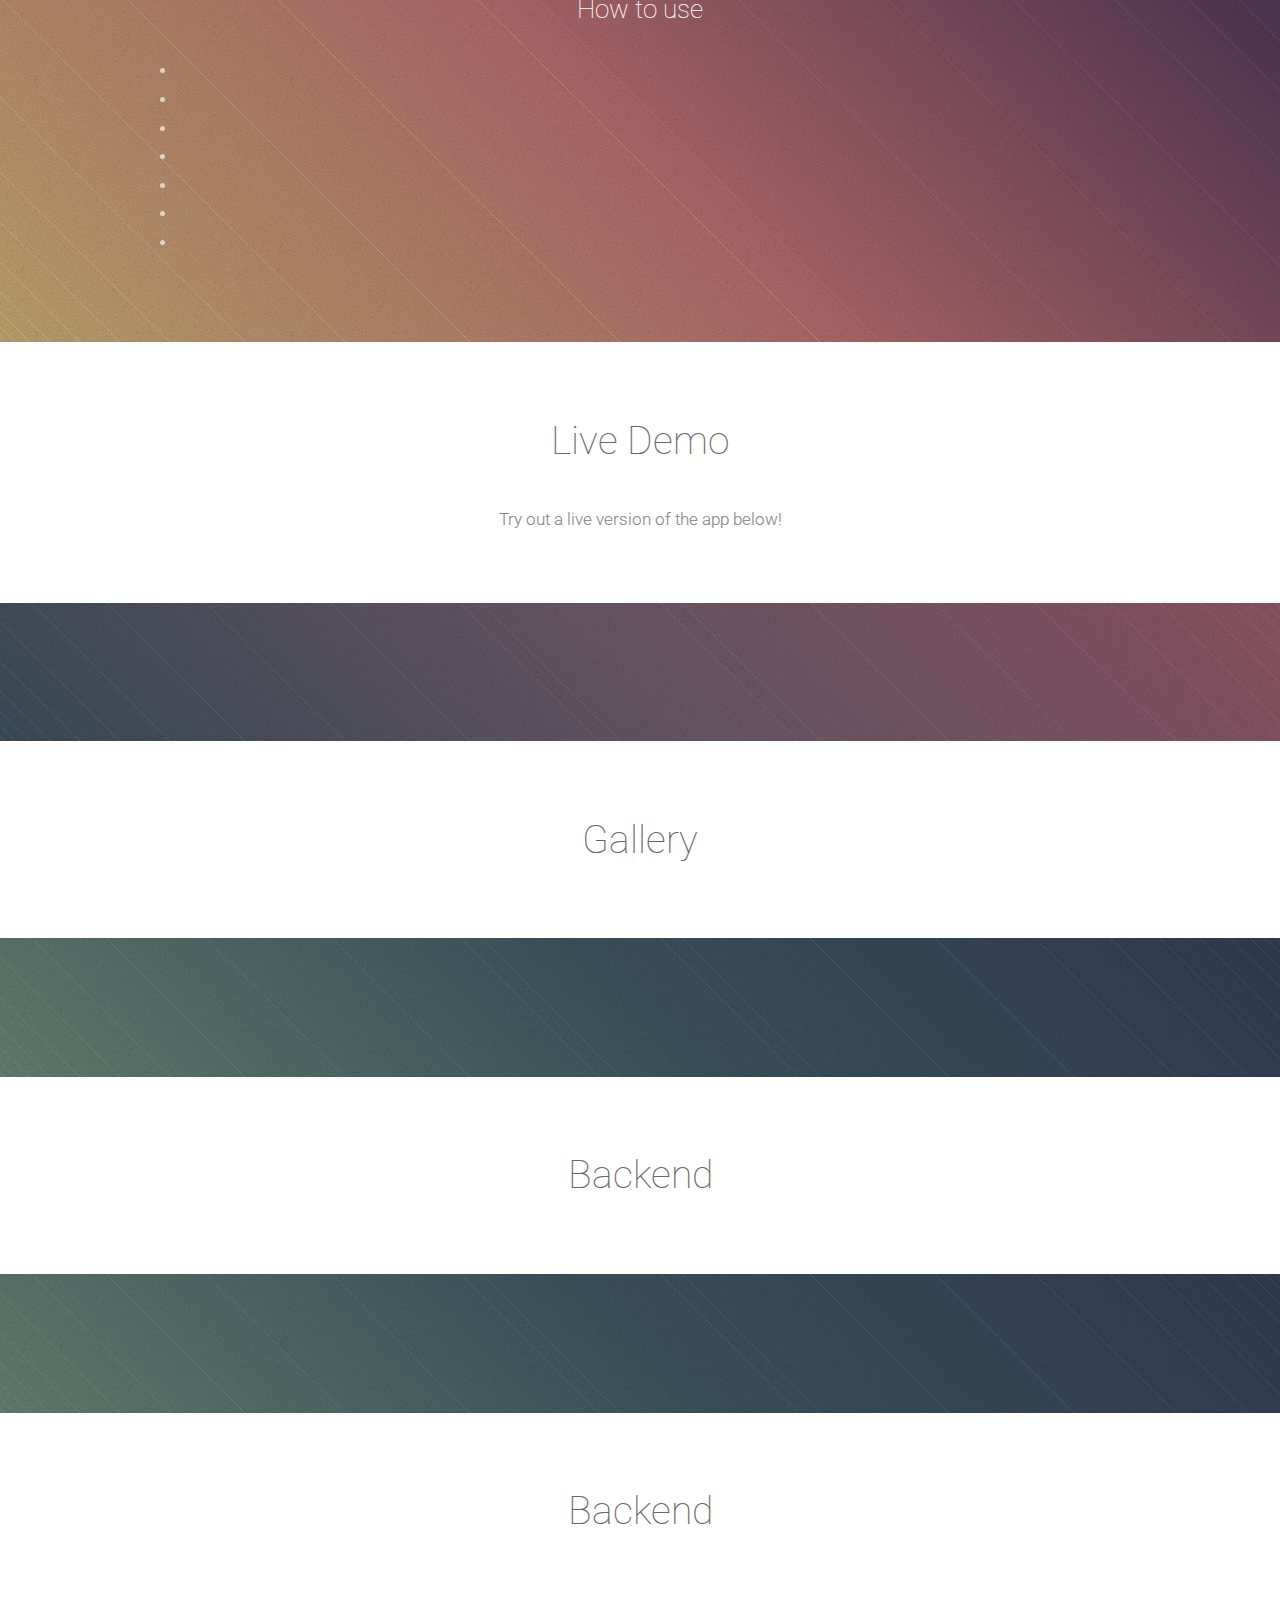
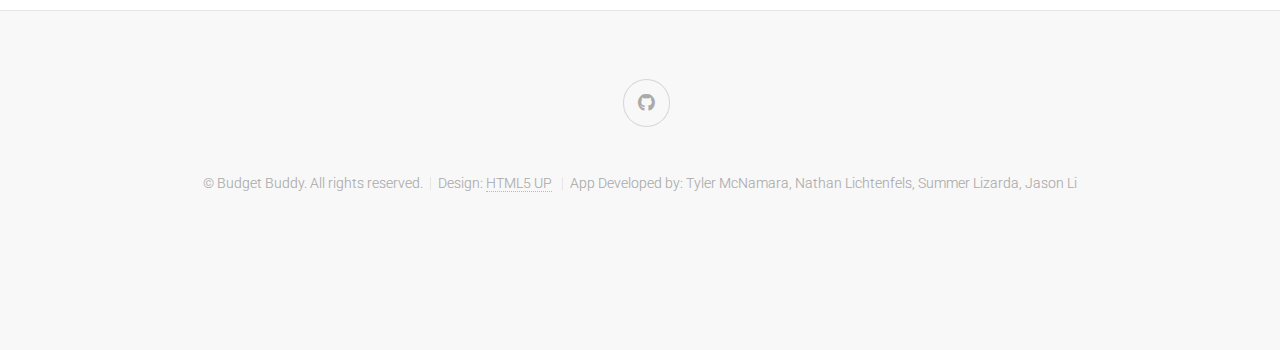
==== commit c764b781: "updated site" ====
--- a/docs/index.html
+++ b/docs/index.html
@@ -17,6 +17,7 @@
 		<!-- Header -->
 			<section id="header" class="dark">
 				<header>
+					<img src="images/BB-AppIcon.png" alt="Budget Buddy App Icon">
 					<h1>Welcome to Budget Buddy</h1>
 					<p>A simple to use budgeting app for college students</a></p>
 				</header>
@@ -30,97 +31,55 @@
 				<header>
 					<div class="container">
 						<h2>About</h2>
-						<p>Gravida dis placerat lectus ante vel nunc euismod eget ornare varius gravida euismod lorem ipsum dolor sit amet consequat<br />
-						feugiat. Gravida dis placerat lectus ante vel nunc euismod eget ornare varius gravida euismod lorem ipsum dolor sit amet.</p>
+						<p>
+							Budget Buddy is your ultimate companion for 
+							managing finances effortlessly during your 
+							college journey. With its intuitive interface 
+							and user-friendly design, Budget Buddy helps you track 
+							expenses, set budgets, and achieve your financial goals
+							 with ease. Whether you're a budgeting newbie or a seasoned pro, 
+							 Budget Buddy simplifies the complexities of money management, 
+							 empowering you to make informed financial decisions and thrive 
+							 financially throughout your college experience. Say goodbye to 
+							 financial stress and hello to financial freedom with Budget Buddy 
+							 by your side!
+						</p>
 					</div>
 				</header>
 				<div class="content dark style1 featured">
+					<div class="container">
+						<h3>How to use</h3>
+						<p>
+							<ul>
+								<li></li>
+								<li></li>
+								<li></li>
+								<li></li>
+								<li></li>
+								<li></li>
+								<li></li>
+							</ul>
+						</p>
+						</div>
+					</div>
+				</div>
+			</section>
+
+		<!-- Second -->
+			<section id="second" class="main">
+				<header>
+					<div class="container">
+						<h2>Live Demo</h2>
+						<p>Try out a live version of the app below!</p>
+					</div>
+				</header>
+				<div class="content dark style2">
 					<div class="container">
 						<div class="row">
 							<div class="col-4 col-12-narrow">
-								<section>
-									<span class="feature-icon"><span class="icon fa-clock"></span></span>
-									<header>
-										<h3>Gravida</h3>
-									</header>
-									<p>Gravida dis placerat lectus ante vel nunc euismod est turpis sodales.
-									Diam tempor dui lacinia accumsan vivamus. Gravida dis placerat lectus
-									ante vel nunc euismod est turpis sodales. Diam tempor dui lacinia
-									accumsan vivamus.</p>
+								<section>		
 								</section>
 							</div>
-							<div class="col-4 col-12-narrow">
-								<section>
-									<span class="feature-icon"><span class="icon solid fa-bolt"></span></span>
-									<header>
-										<h3>Vivamus</h3>
-									</header>
-									<p>Gravida dis placerat lectus ante vel nunc euismod est turpis sodales.
-									Diam tempor dui lacinia accumsan vivamus. Gravida dis placerat lectus
-									ante vel nunc euismod est turpis sodales. Diam tempor dui lacinia
-									accumsan vivamus.</p>
-								</section>
-							</div>
-							<div class="col-4 col-12-narrow">
-								<section>
-									<span class="feature-icon"><span class="icon solid fa-cloud"></span></span>
-									<header>
-										<h3>Accumsan</h3>
-									</header>
-									<p>Gravida dis placerat lectus ante vel nunc euismod est turpis sodales.
-									Diam tempor dui lacinia accumsan vivamus. Gravida dis placerat lectus
-									ante vel nunc euismod est turpis sodales. Diam tempor dui lacinia
-									accumsan vivamus.</p>
-								</section>
-							</div>
-							<div class="col-12">
-								<footer>
-									<a href="#second" class="button scrolly">Gravida tempor lacinia</a>
-								</footer>
-							</div>
-						</div>
-					</div>
-				</div>
-			</section>
-
-		<!-- Second -->
-			<section id="second" class="main">
-				<header>
-					<div class="container">
-						<h2>Euismod sed feugiat lorem tempus magna</h2>
-						<p>Gravida dis placerat lectus ante vel nunc euismod eget ornare varius gravida euismod lorem ipsum dolor sit amet consequat<br />
-						feugiat. Gravida dis placerat lectus ante vel nunc euismod eget ornare varius gravida euismod lorem ipsum dolor sit amet.</p>
-					</div>
-				</header>
-				<div class="content dark style2">
-					<div class="container">
-						<div class="row">
-							<div class="col-4 col-12-narrow">
-								<section>
-									<h3>Augue vivamus sed ipsum commodo lorem dolor</h3>
-									<p>Gravida dis placerat lectus ante vel nunc euismod est turpis sodales. Diam
-									tempor dui lacinia eget ornare varius gravida. Gravida dis placerat lectus ante
-									vel nunc euismod est turpis sodales. Diam tempor dui lacinia accumsan vivamus
-									augue cubilia vivamus nisi eu eget ornare varius gravida euismod.  Gravida dis
-									lorem ipsum dolor placerat magna tempus feugiat.</p>
-									<p>Lectus ante vel nunc euismod est turpis sodales. Diam tempor dui lacinia
-									accumsan vivamus augue cubilia vivamus nisi eu eget ornare varius gravida dolore
-									euismod lorem ipsum dolor.</p>
-									<footer>
-										<a href="#third" class="button scrolly">Accumsan nisi tempor</a>
-									</footer>
-								</section>
-							</div>
-							<div class="col-8 col-12-narrow">
-								<div class="row">
-									<div class="col-6"><a href="#" class="image fit"><img src="images/pic01.jpg" alt="" /></a></div>
-									<div class="col-6"><a href="#" class="image fit"><img src="images/pic02.jpg" alt="" /></a></div>
-									<div class="col-6"><a href="#" class="image fit"><img src="images/pic03.jpg" alt="" /></a></div>
-									<div class="col-6"><a href="#" class="image fit"><img src="images/pic04.jpg" alt="" /></a></div>
-									<div class="col-6"><a href="#" class="image fit"><img src="images/pic05.jpg" alt="" /></a></div>
-									<div class="col-6"><a href="#" class="image fit"><img src="images/pic06.jpg" alt="" /></a></div>
-								</div>
-							</div>
 						</div>
 					</div>
 				</div>
@@ -130,59 +89,36 @@
 			<section id="third" class="main">
 				<header>
 					<div class="container">
-						<h2>Ornare varius lorem ipsum ante lectus</h2>
-						<p>Gravida dis placerat lectus ante vel nunc euismod eget ornare varius gravida euismod lorem ipsum dolor sit amet consequat<br />
-						feugiat. Gravida dis placerat lectus ante vel nunc euismod eget ornare varius gravida euismod lorem ipsum dolor sit amet.</p>
+						<h2>Gallery</h2>
 					</div>
 				</header>
 				<div class="content dark style3">
 					<div class="container">
-						<span class="image featured"><img src="images/pic07.jpg" alt="" /></span>
-						<div class="row">
-							<div class="col-4 col-12-narrow">
-								<h3>Diam vivamus turpis lorem sodales lectus ornare</h3>
-								<p>Gravida dis placerat lectus ante vel nunc euismod est turpis sodales. Diam
-								tempor dui lacinia eget ornare varius gravida. Gravida dis placerat lectus ante
-								vel nunc euismod est turpis sodales. Diam tempor dui lacinia accumsan vivamus
-								augue cubilia vivamus nisi eu eget ornare varius gravida euismod.  Gravida dis
-								lorem ipsum dolor placerat magna tempus feugiat.</p>
-								<p>Lectus ante vel nunc euismod est turpis sodales. Diam tempor dui lacinia
-								accumsan vivamus augue cubilia vivamus nisi eu eget ornare varius gravida dolore
-								euismod lorem ipsum dolor sit amet consequat. vivamus nisi eu eget ornare varius
-								gravida dolore euismod lorem ipsum dolor sit amet consequat. vivamus nisi eu
-								eget ornare et magna.</p>
-							</div>
-							<div class="col-4 col-12-narrow">
-								<p>Gravida dis placerat lectus ante vel nunc euismod est turpis sodales. Diam
-								tempor dui lacinia eget ornare varius gravida. Gravida dis placerat lectus ante
-								vel nunc euismod est turpis sodales. Diam tempor dui lacinia accumsan vivamus
-								augue cubilia vivamus nisi eu eget ornare varius gravida euismod.  Gravida dis
-								lorem ipsum dolor placerat magna tempus feugiat.</p>
-								<p>Lectus ante vel nunc euismod est turpis sodales. Diam tempor dui lacinia
-								accumsan vivamus augue cubilia vivamus nisi eu eget ornare varius gravida dolore
-								euismod lorem ipsum dolor sit amet consequat eget ornare varius gravida euismod.
-								Gravida dis lorem ipsum dolor placerat magna tempus feugiat magna tempus lorem.</p>
-								<p>Lectus ante vel nunc euismod est turpis sodales. Diam tempor dui lacinia
-								accumsan vivamus augue cubilia.</p>
-							</div>
-							<div class="col-4 col-12-narrow">
-								<p>Placerat lectus ante vel nunc euismod est turpis sodales. Diam tempor dui
-								lacinia eget ornare varius gravida. Gravida dis placerat lectus ante vel nunc
-								euismod est turpis sodales. Diam tempor dui lacinia accumsan vivamus augue
-								cubilia vivamus nisi eu eget ornare varius gravida euismod.  Gravida dis
-								lorem ipsum dolor placerat magna tempus feugiat. Lectus ante vel nunc euismod
-								est turpis sodales. Diam tempor dui lacinia dolore.</p>
-								<p>Accumsan vivamus augue cubilia vivamus nisi eu eget ornare varius gravida
-								dolore euismod lorem ipsum dolor sit amet conseismod lorem ipsum dolor sit amet
-								consequat lorem ipsum consequat feugiat sed tempus euismod feugiat veroeros.</p>
-								<footer>
-									<a href="#fourth" class="button scrolly">Ipsum ornare lorem dolor</a>
-								</footer>
-							</div>
-						</div>
-					</div>
-				</div>
-			</section>
+						
+					</div>
+				</div>
+			</section>
+
+		<!-- Fourth -->
+		<section id="fourth" class="main">
+			<header>
+				<div class="container">
+					<h2>Backend</h2>
+				</div>
+			</header>
+			<div class="content dark style3">
+				<div class="container">					
+				</div>
+			</div>
+		</section>
+
+		<!-- Fourth -->
+		<section id="fourth" class="main">
+			<header>
+				<div class="container">
+						<h2>Backend</h2>
+				</div>
+			</header>
 
 		<!-- Basic Elements -->
 		<!--
@@ -358,6 +294,7 @@
 				<div class="copyright">
 					<ul class="menu">
 						<li>&copy; Budget Buddy. All rights reserved.</li><li>Design: <a href="http://html5up.net">HTML5 UP</a></li>
+						<li>App Developed by: Tyler McNamara, Nathan Lichtenfels, Summer Lizarda, Jason Li</li>
 					</ul>
 				</div>
 			</section>
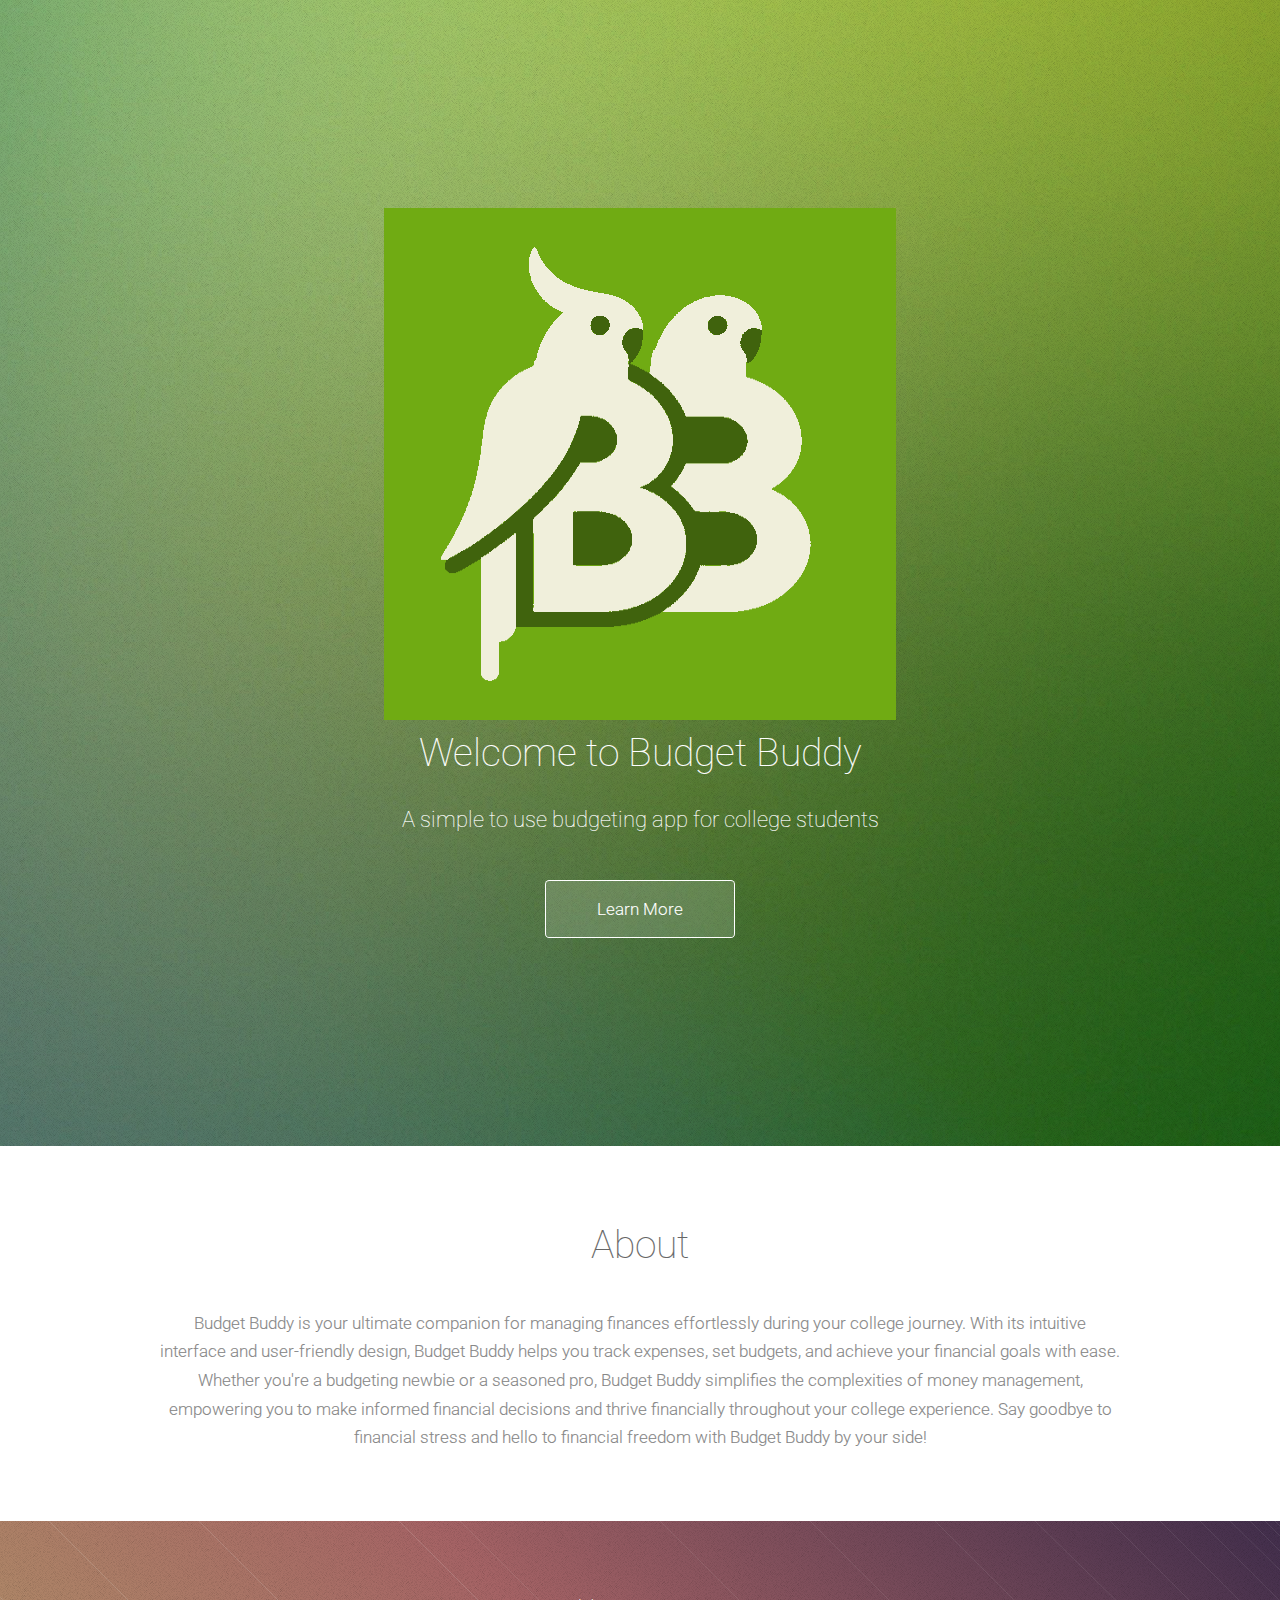
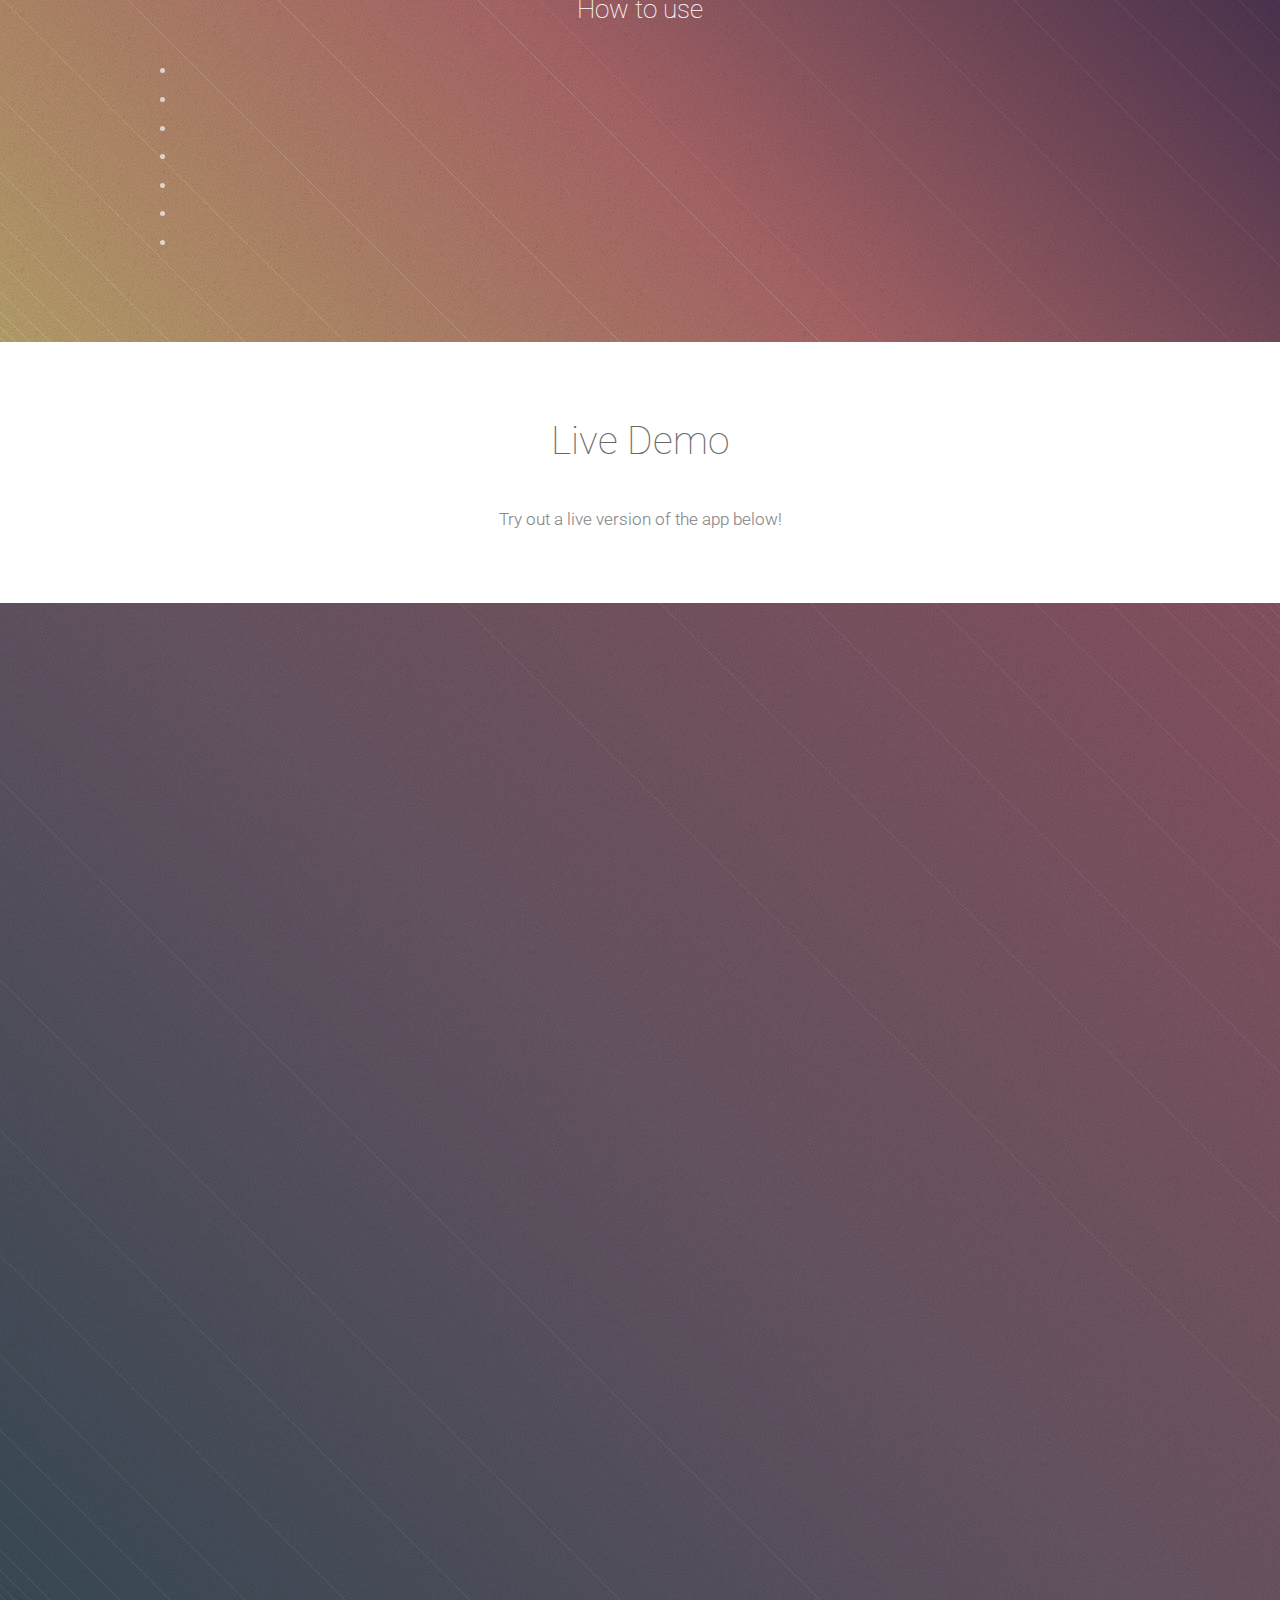
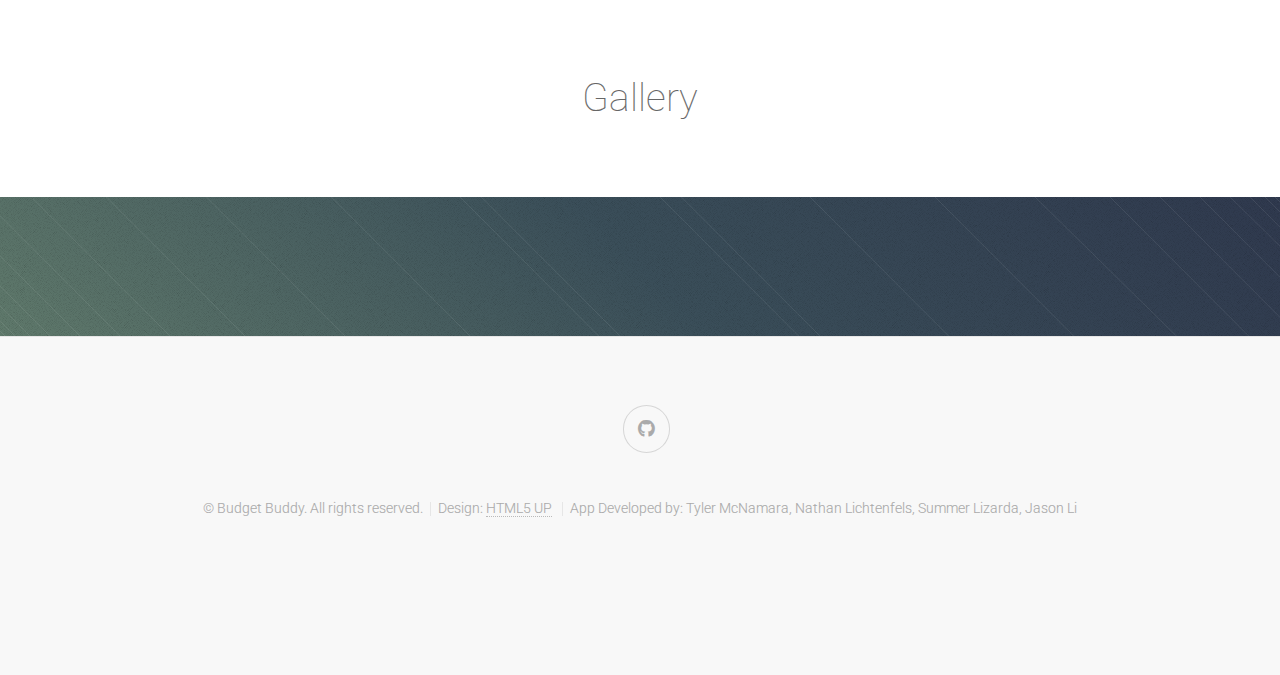
==== commit eae93d71: "push" ====
--- a/docs/index.html
+++ b/docs/index.html
@@ -78,6 +78,8 @@
 						<div class="row">
 							<div class="col-4 col-12-narrow">
 								<section>		
+									<iframe src="https://thunkable.site/w/l1JwrJR_UxpfIu-2V4mEw" frameborder="0" allowtransparency="true" style="min-width: 850px; min-height: 850px; border: 0;"></iframe>
+
 								</section>
 							</div>
 						</div>
@@ -100,7 +102,7 @@
 			</section>
 
 		<!-- Fourth -->
-		<section id="fourth" class="main">
+		<!-- <section id="fourth" class="main">
 			<header>
 				<div class="container">
 					<h2>Backend</h2>
@@ -110,15 +112,15 @@
 				<div class="container">					
 				</div>
 			</div>
-		</section>
+		</section> -->
 
 		<!-- Fourth -->
-		<section id="fourth" class="main">
+		<!-- <section id="fourth" class="main">
 			<header>
 				<div class="container">
 						<h2>Backend</h2>
 				</div>
-			</header>
+			</header> -->
 
 		<!-- Basic Elements -->
 		<!--
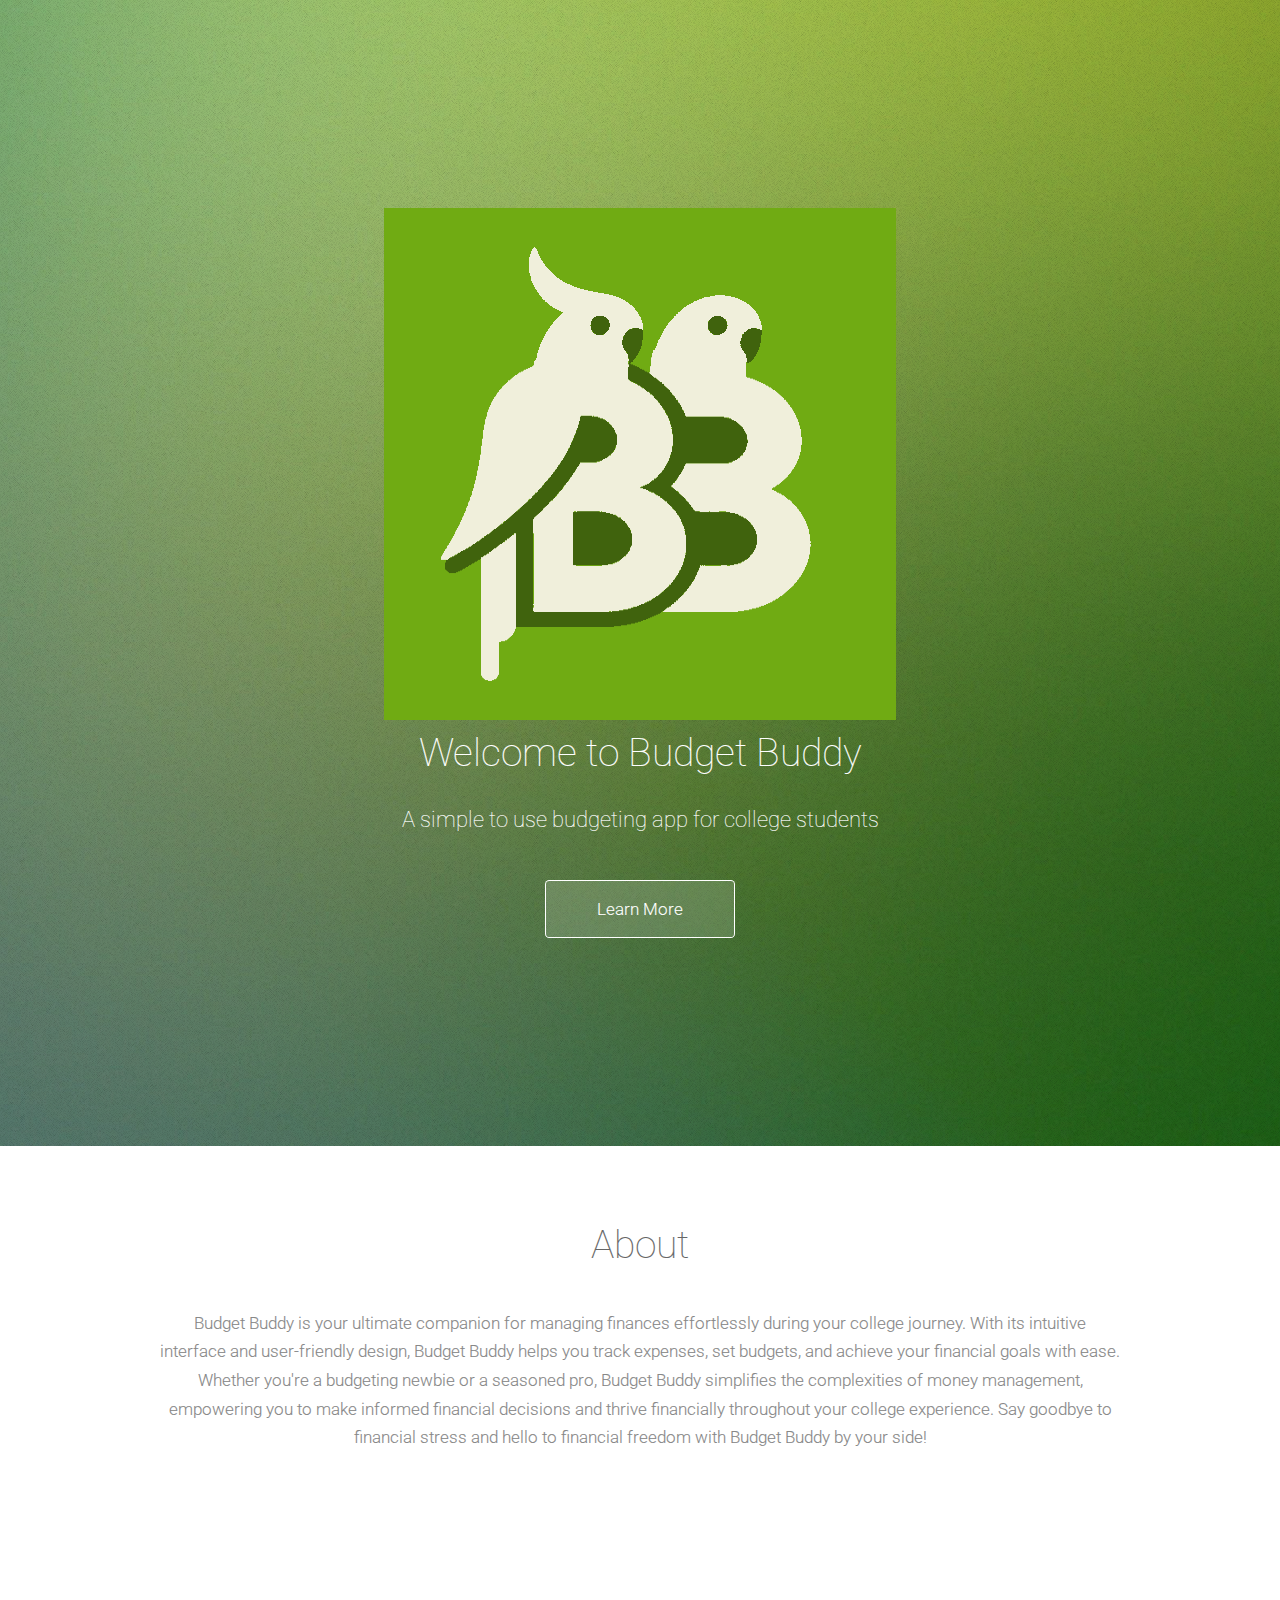
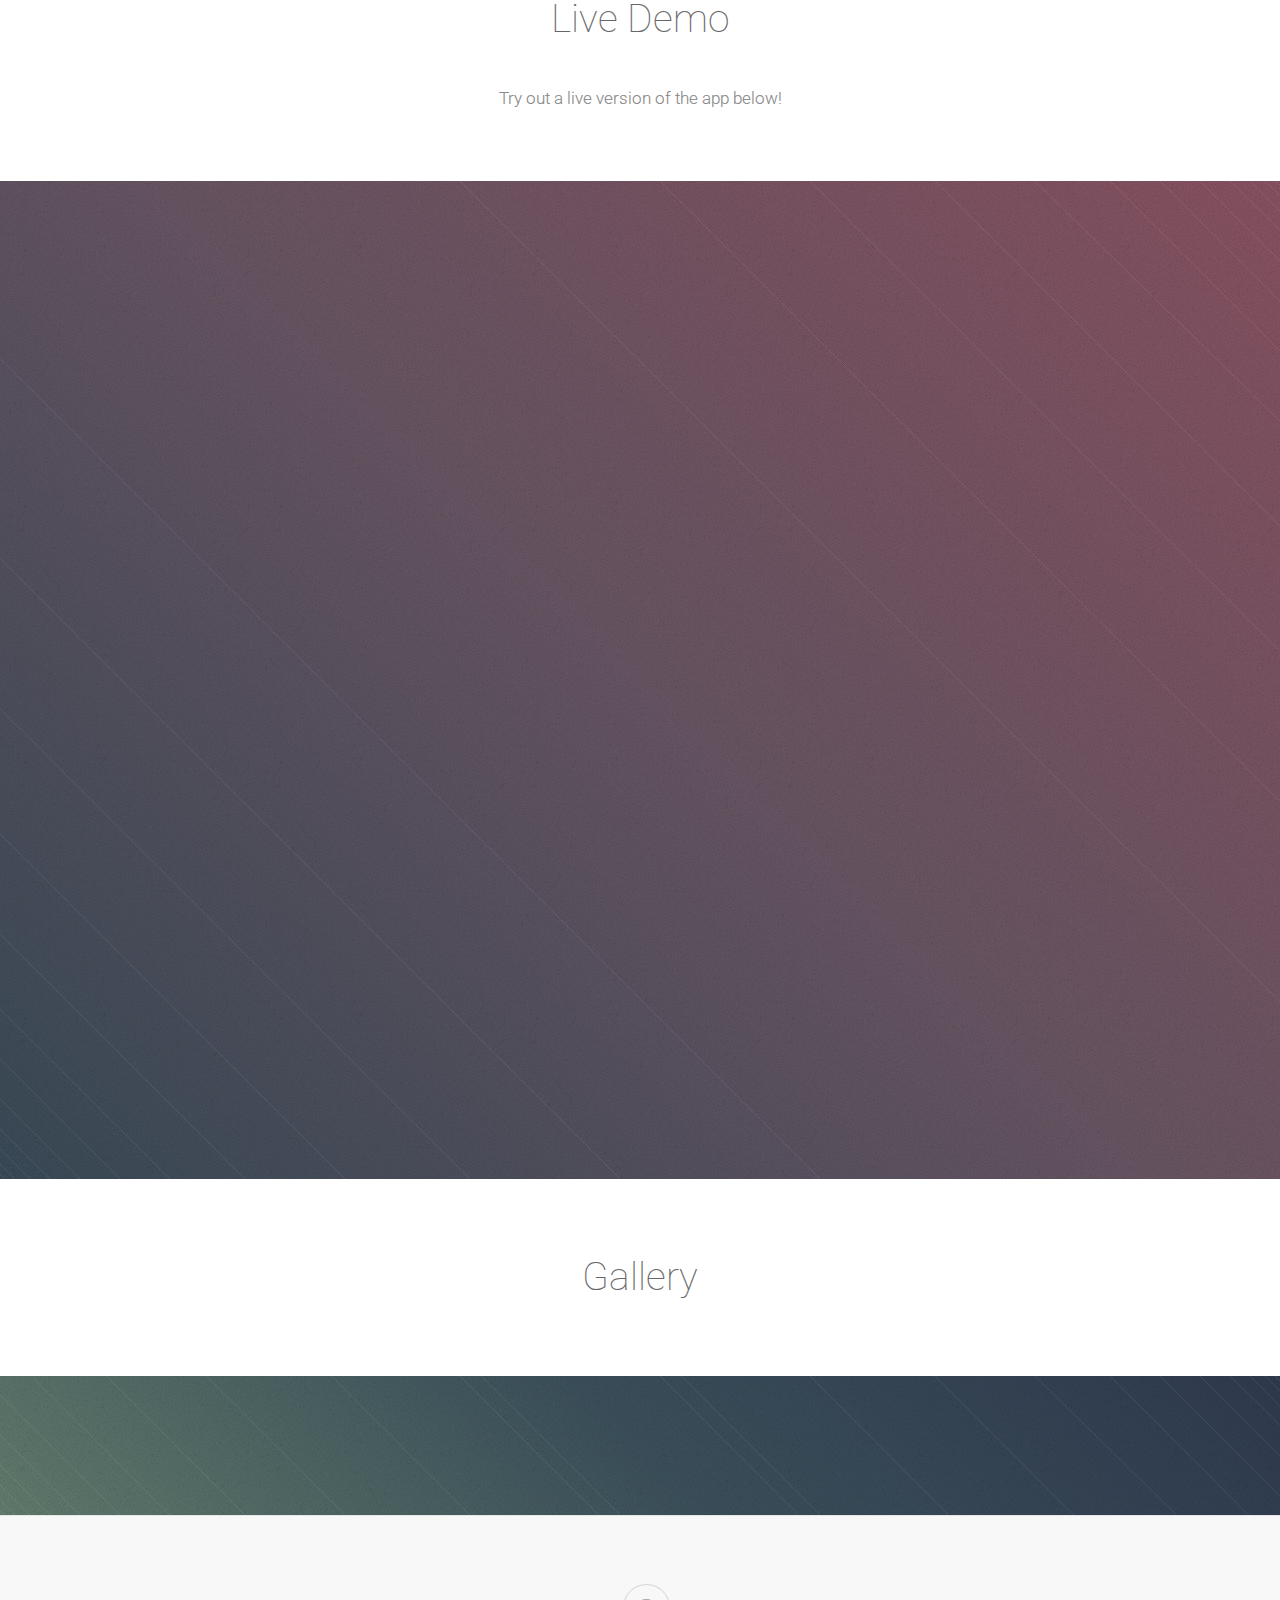
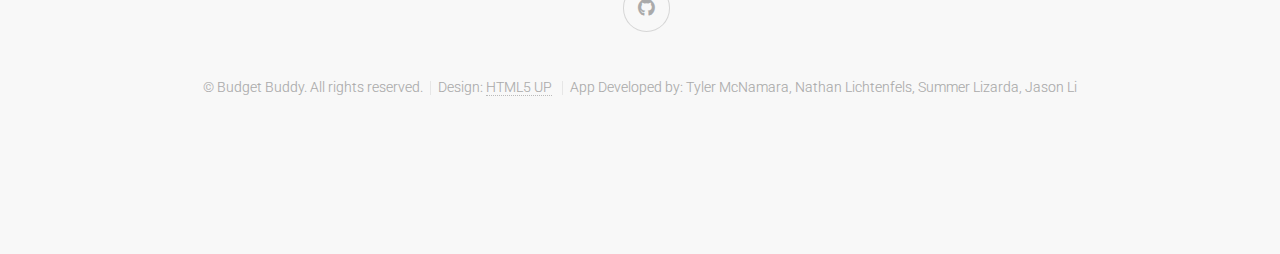
==== commit 3f24392b: "push" ====
--- a/docs/index.html
+++ b/docs/index.html
@@ -46,7 +46,7 @@
 						</p>
 					</div>
 				</header>
-				<div class="content dark style1 featured">
+				<!-- <div class="content dark style1 featured">
 					<div class="container">
 						<h3>How to use</h3>
 						<p>
@@ -63,7 +63,7 @@
 						</div>
 					</div>
 				</div>
-			</section>
+			</section> -->
 
 		<!-- Second -->
 			<section id="second" class="main">
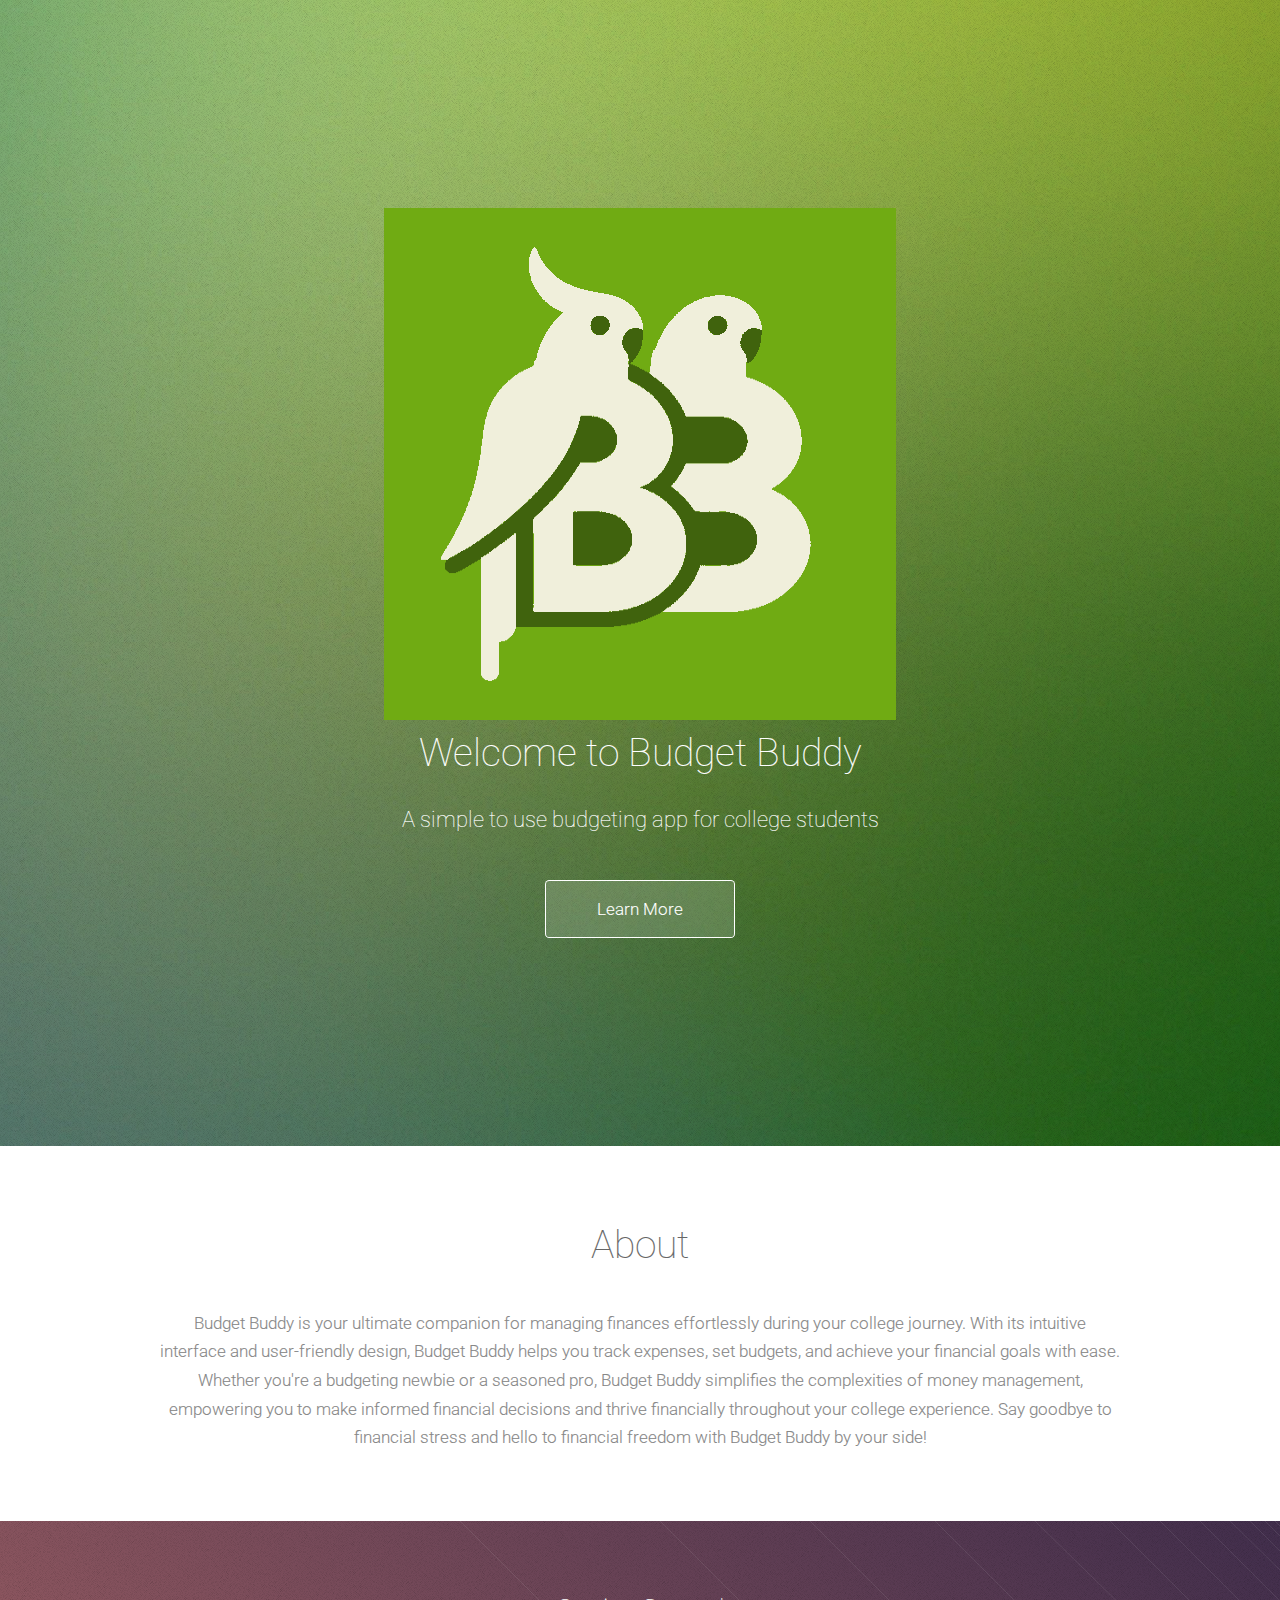
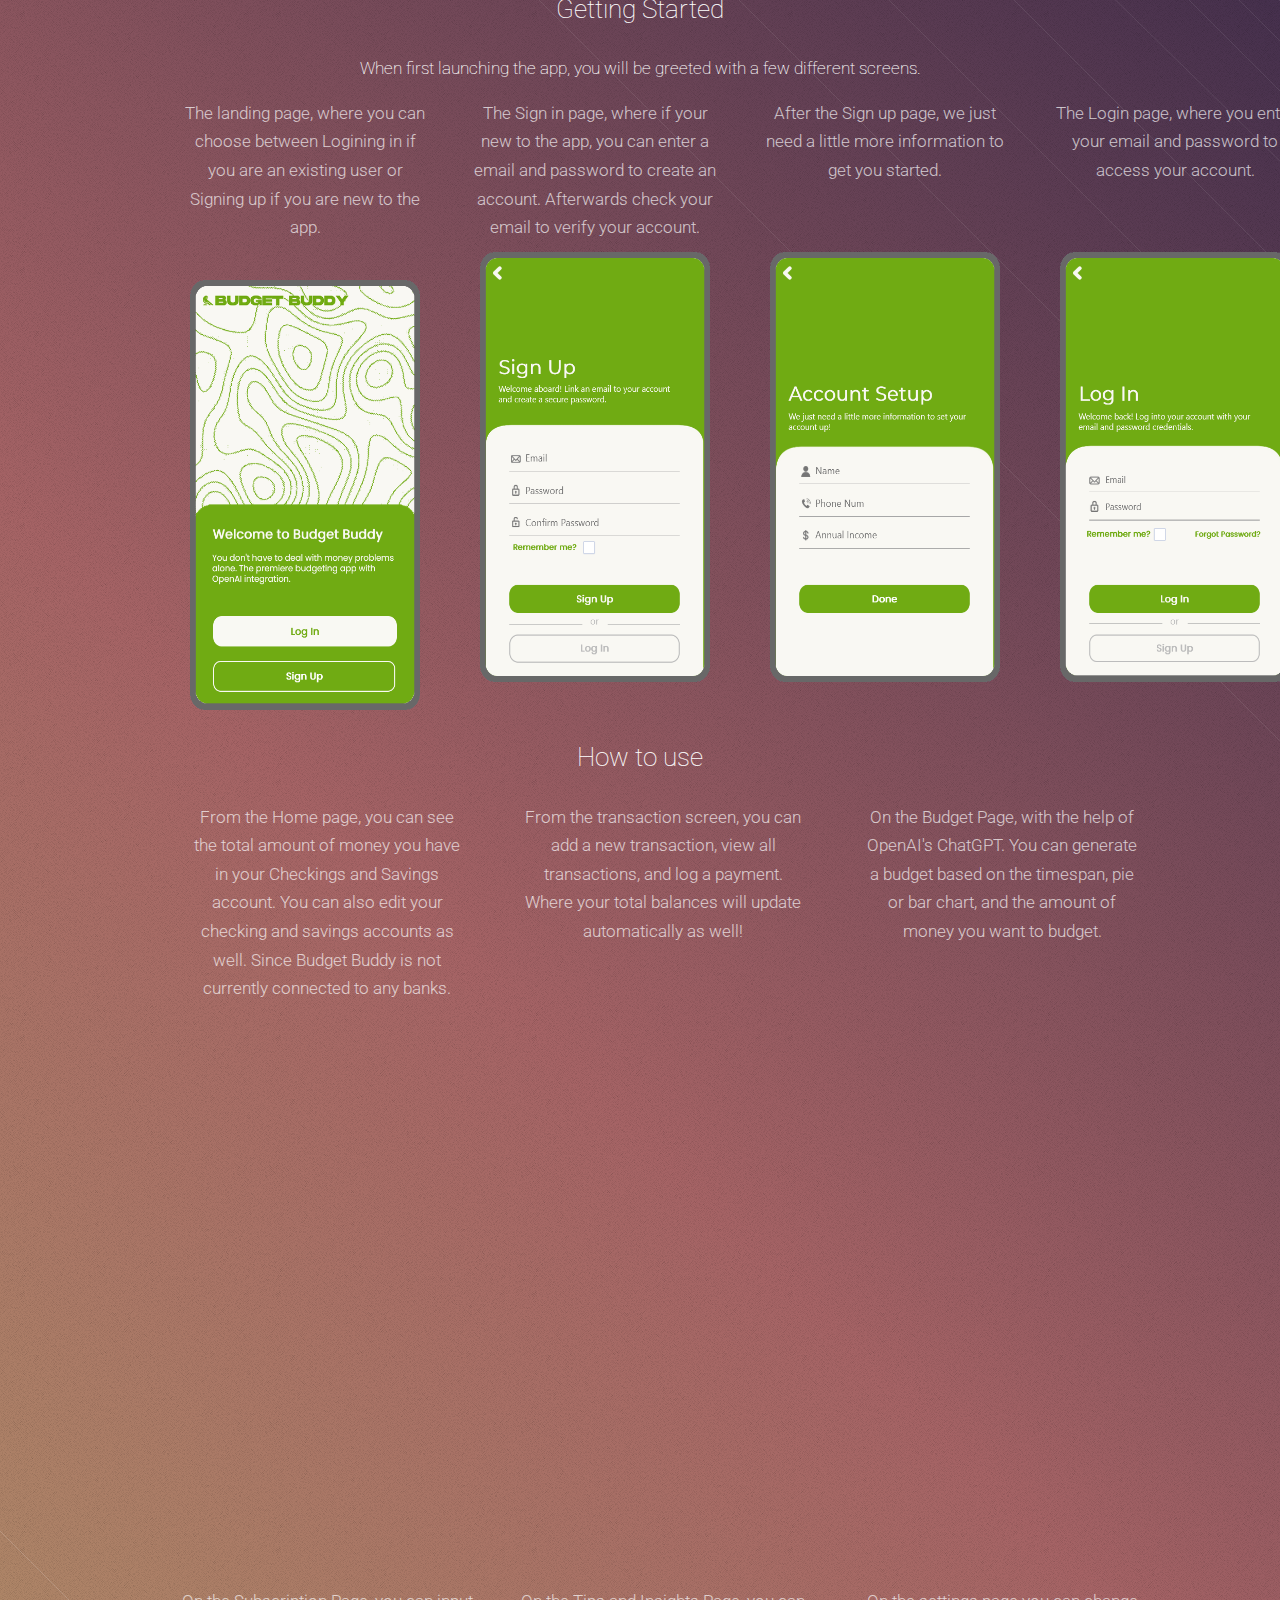
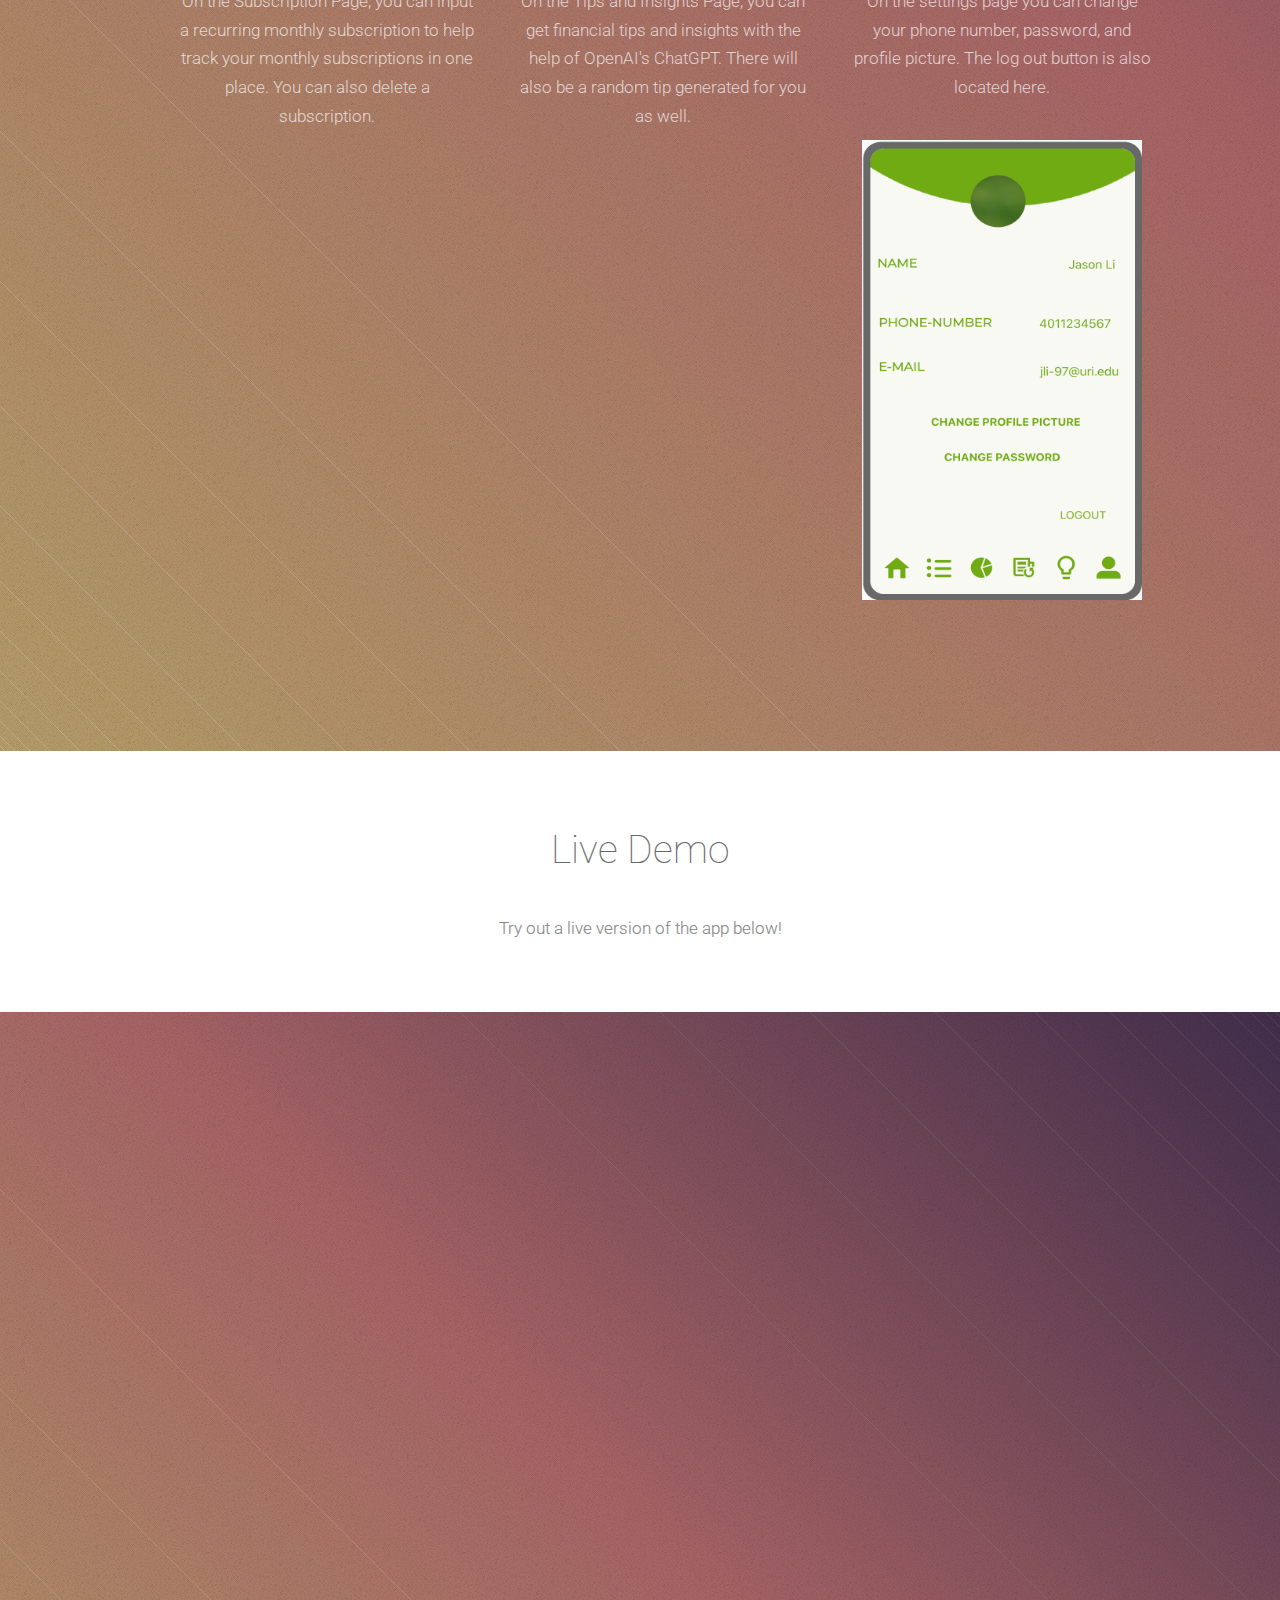
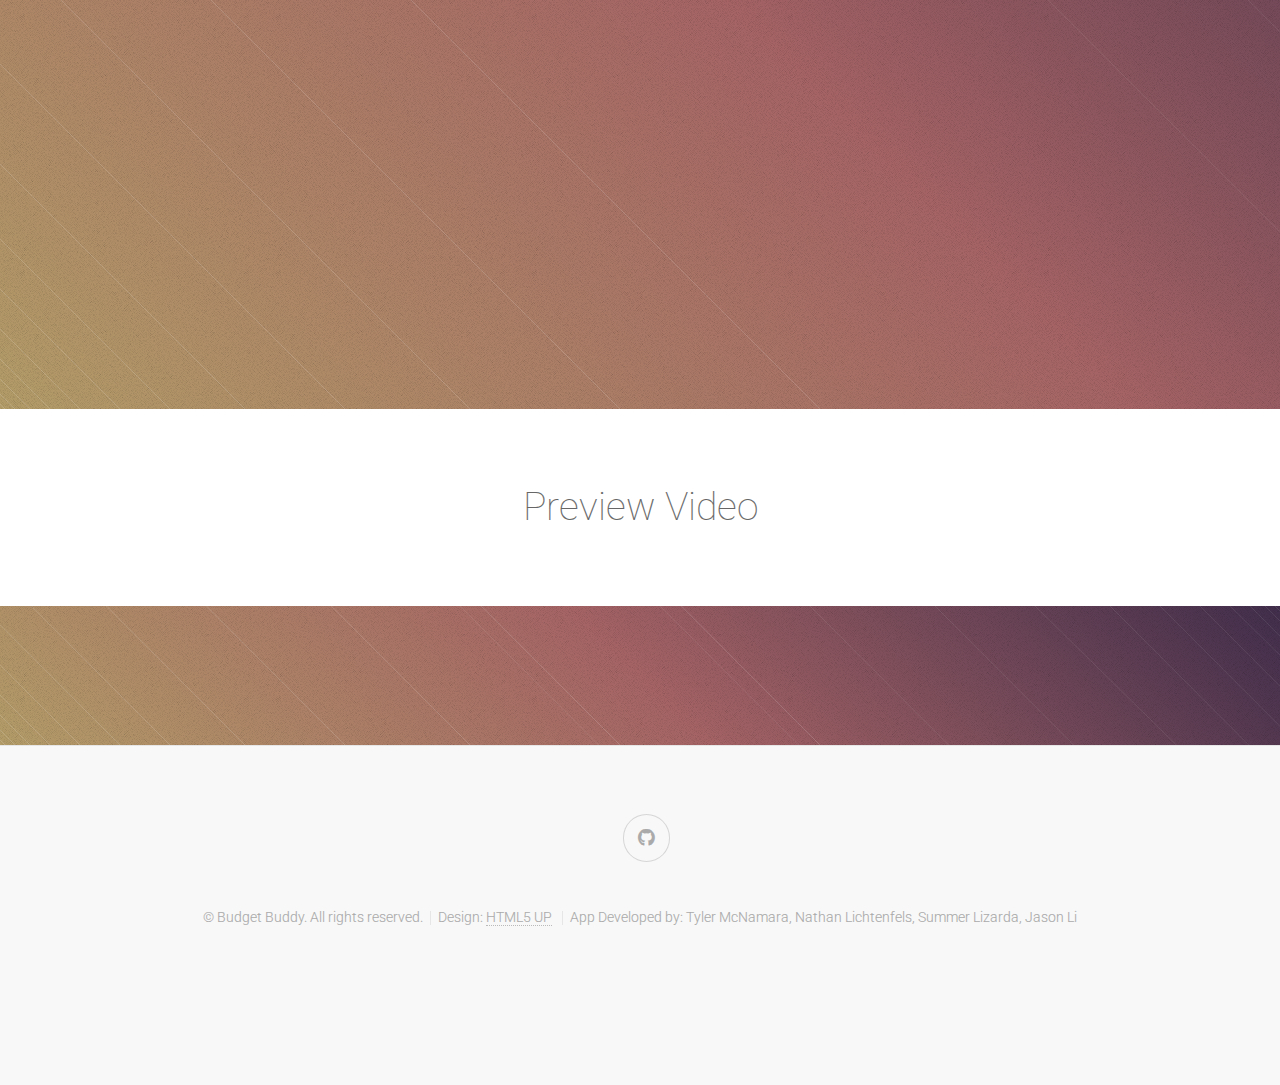
==== commit fd242e9b: "push" ====
--- a/docs/index.html
+++ b/docs/index.html
@@ -10,7 +10,8 @@
 		<meta charset="utf-8" />
 		<meta name="viewport" content="width=device-width, initial-scale=1, user-scalable=no" />
 		<link rel="icon" type="image/png" href="images/icon.png">
-		<link rel="stylesheet" href="assets/css/main.css" />
+		<link rel="stylesheet" href="assets/css/main.css"/>
+		<link rel="stylesheet" href="css/new.css"/>
 	</head>
 	<body class="is-preload">
 
@@ -46,24 +47,98 @@
 						</p>
 					</div>
 				</header>
-				<!-- <div class="content dark style1 featured">
-					<div class="container">
+				<div class="content dark style1 featured">
+					<div class="container">
+						<h3>Getting Started</h3>
+						<h4> When first launching the app, you will be greeted with a few different screens.</h4>
+						<table>
+							<tr>
+							  	<td class="table1">
+									The landing page, where you can choose between Logining in if you are an existing 
+									user or Signing up if you are new to the app. 
+									<br>
+									<br>
+									<img class="table1Img" src="images/landingPage.png" alt="landing page for budget buddy ">
+								</td>
+								<td class="table1">
+									The Sign in page, where if your new to the app, you can enter a email and password to create an account.
+									Afterwards check your email to verify your account.
+									<img class="table1Img" src="images/signUpPage.png" alt="Sign up page for budget buddy ">
+								</td>
+								<td class="table1">
+									After the Sign up page, we just need a little more information to get you started.
+									<br>
+									<br>
+									<br>
+									<img class="table1Img" src="images/accountSetup.png" alt="Account Setup page for budget buddy ">
+								</td>
+								<td class="table1">
+									The Login page, where you enter your email and password to access your account.
+									<br>
+									<br>
+									<br>
+									<img class="table1Img" src="images/loginPage.png" alt="Login page for budget buddy ">
+								</td>
+							</tr>
+						  </table>
 						<h3>How to use</h3>
-						<p>
-							<ul>
-								<li></li>
-								<li></li>
-								<li></li>
-								<li></li>
-								<li></li>
-								<li></li>
-								<li></li>
-							</ul>
-						</p>
+						<table>
+							<tr>
+							  	<td class="table2">
+									From the Home page, you can see the total amount of money you have in your Checkings and Savings account.
+									You can also edit your checking and savings accounts as well.
+									Since Budget Buddy is not currently connected to any banks.
+									<br>
+									<br>
+									<iframe src="https://giphy.com/embed/OtzVASptZKSIawKeZt" width="274" height="480" frameBorder="0"  allowFullScreen></iframe><p><a href="https://giphy.com/gifs/OtzVASptZKSIawKeZt"></a></p>
+								</td>
+								<td class="table2">
+									From the transaction screen, you can add a new transaction, view all transactions, and log a payment.
+									Where your total balances will update automatically as well!
+									<br>
+									<br>
+									<br>
+									<br>
+									<iframe src="https://giphy.com/embed/bgGt5jh8P5q82ihJGf" width="278" height="480" frameBorder="0" class="giphy-embed" allowFullScreen></iframe><p><a href="https://giphy.com/gifs/bgGt5jh8P5q82ihJGf"></a></p>
+								</td>
+								<td class="table2">
+									On the Budget Page, with the help of OpenAI's ChatGPT.
+									You can generate a budget based on the timespan, pie or bar chart, and the amount of money you want to budget.
+									<br>
+									<br>
+									<br>
+									<br>
+									<iframe src="https://giphy.com/embed/5alo1hgRvbCZ7TFbFr" width="278" height="480" frameBorder="0" class="giphy-embed" allowFullScreen></iframe><p><a href="https://giphy.com/gifs/5alo1hgRvbCZ7TFbFr"></a></p>
+								</td>
+							</tr>
+							<tr>
+								<td class="table1">
+									On the Subscription Page, you can input a recurring monthly subscription to help track your monthly subscriptions in one place. 
+									You can also delete a subscription.
+								  <br>
+								  <br>
+								  <iframe src="https://giphy.com/embed/1ko5PUFLADqzEneLcy" width="276" height="480" frameBorder="0" class="giphy-embed" allowFullScreen></iframe><p><a href="https://giphy.com/gifs/1ko5PUFLADqzEneLcy"></a></p>
+							  </td>
+							  <td class="table1">
+								  On the Tips and Insights Page, you can get financial tips and insights with the help of OpenAI's ChatGPT.
+								  There will also be a random tip generated for you as well.
+								  <br>
+								  <br>
+								  <iframe src="https://giphy.com/embed/vWNmegQliIYqndegWh" width="280" height="480" frameBorder="0" class="giphy-embed" allowFullScreen></iframe><p><a href="https://giphy.com/gifs/vWNmegQliIYqndegWh"></a></p>
+							  </td>
+							  <td class="table1">
+								  On the settings page you can change your phone number, password, and profile picture.
+								  The log out button is also located here.
+								  <br>
+								  <br>
+								  <img id="row3Img" src="images/logoutPage.png" alt="landing page for budget buddy ">
+							  </td>
+						  </tr>
+						  </table>
 						</div>
 					</div>
 				</div>
-			</section> -->
+			</section>
 
 		<!-- Second -->
 			<section id="second" class="main">
@@ -73,17 +148,8 @@
 						<p>Try out a live version of the app below!</p>
 					</div>
 				</header>
-				<div class="content dark style2">
-					<div class="container">
-						<div class="row">
-							<div class="col-4 col-12-narrow">
-								<section>		
-									<iframe src="https://thunkable.site/w/l1JwrJR_UxpfIu-2V4mEw" frameborder="0" allowtransparency="true" style="min-width: 850px; min-height: 850px; border: 0;"></iframe>
-
-								</section>
-							</div>
-						</div>
-					</div>
+				<div class="content dark style1 featured">
+					<iframe src="https://thunkable.site/w/eFRrnYGwKHvaQaRvT_7dE" frameborder="0" allowtransparency="true" style="min-width: 850px; min-height: 850px; border: 0;"></iframe>
 				</div>
 			</section>
 
@@ -91,10 +157,10 @@
 			<section id="third" class="main">
 				<header>
 					<div class="container">
-						<h2>Gallery</h2>
-					</div>
-				</header>
-				<div class="content dark style3">
+						<h2>Preview Video</h2>
+					</div>
+				</header>
+				<div class="content dark style1 featured">
 					<div class="container">
 						
 					</div>
--- a/docs/css/new.css
+++ b/docs/css/new.css
@@ -0,0 +1,28 @@
+.table1 {
+    width: 300px;
+    padding-left: 20px;
+    padding-right: 20px;
+}
+
+.table1Img{
+    width:250px; 
+    height:450px;
+    padding: 10px;
+    display: block;
+    margin: 0 auto;
+}
+
+.table2 {
+    width: 300px;
+    padding-left: 30px;
+    padding-right: 30px;
+    padding-bottom: 50px;
+}
+
+#row3Img{
+    width:300px; 
+    height:480px;
+    padding: 10px;
+    display: block;
+    margin: 0 auto;
+}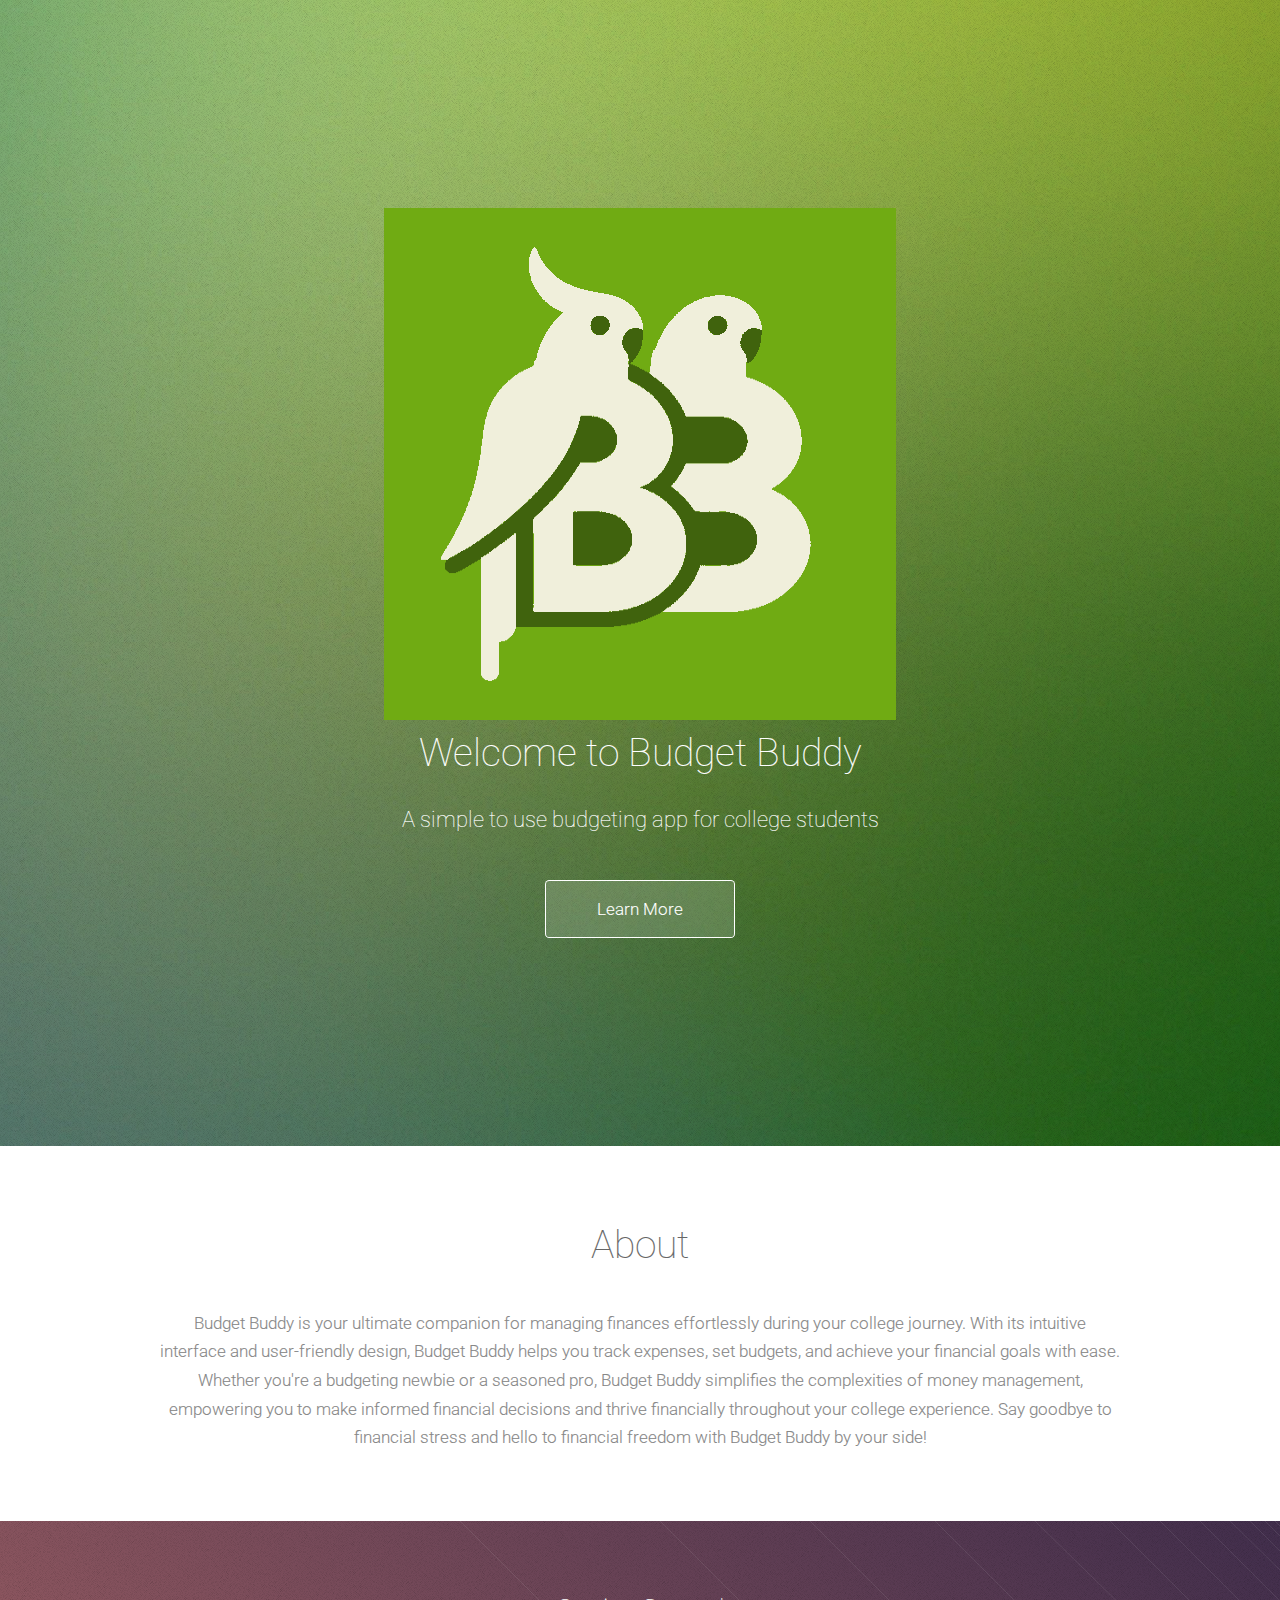
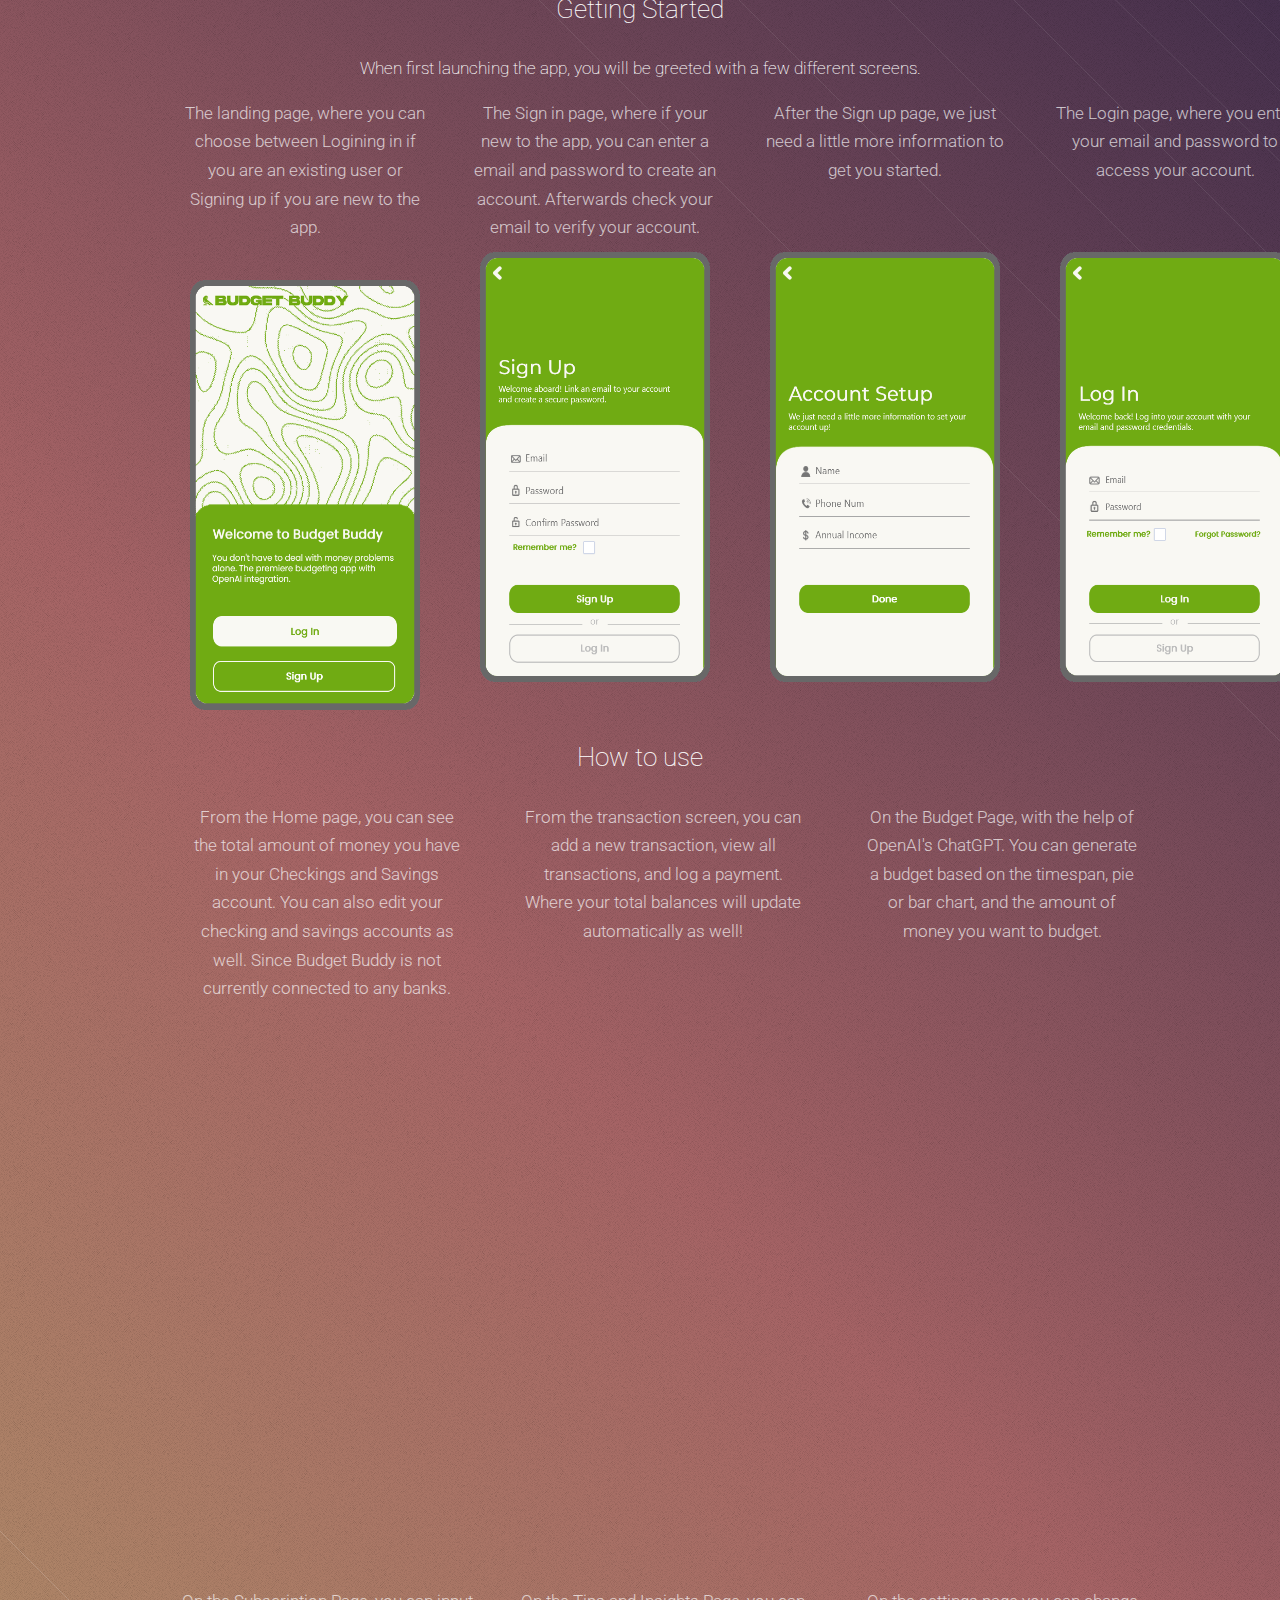
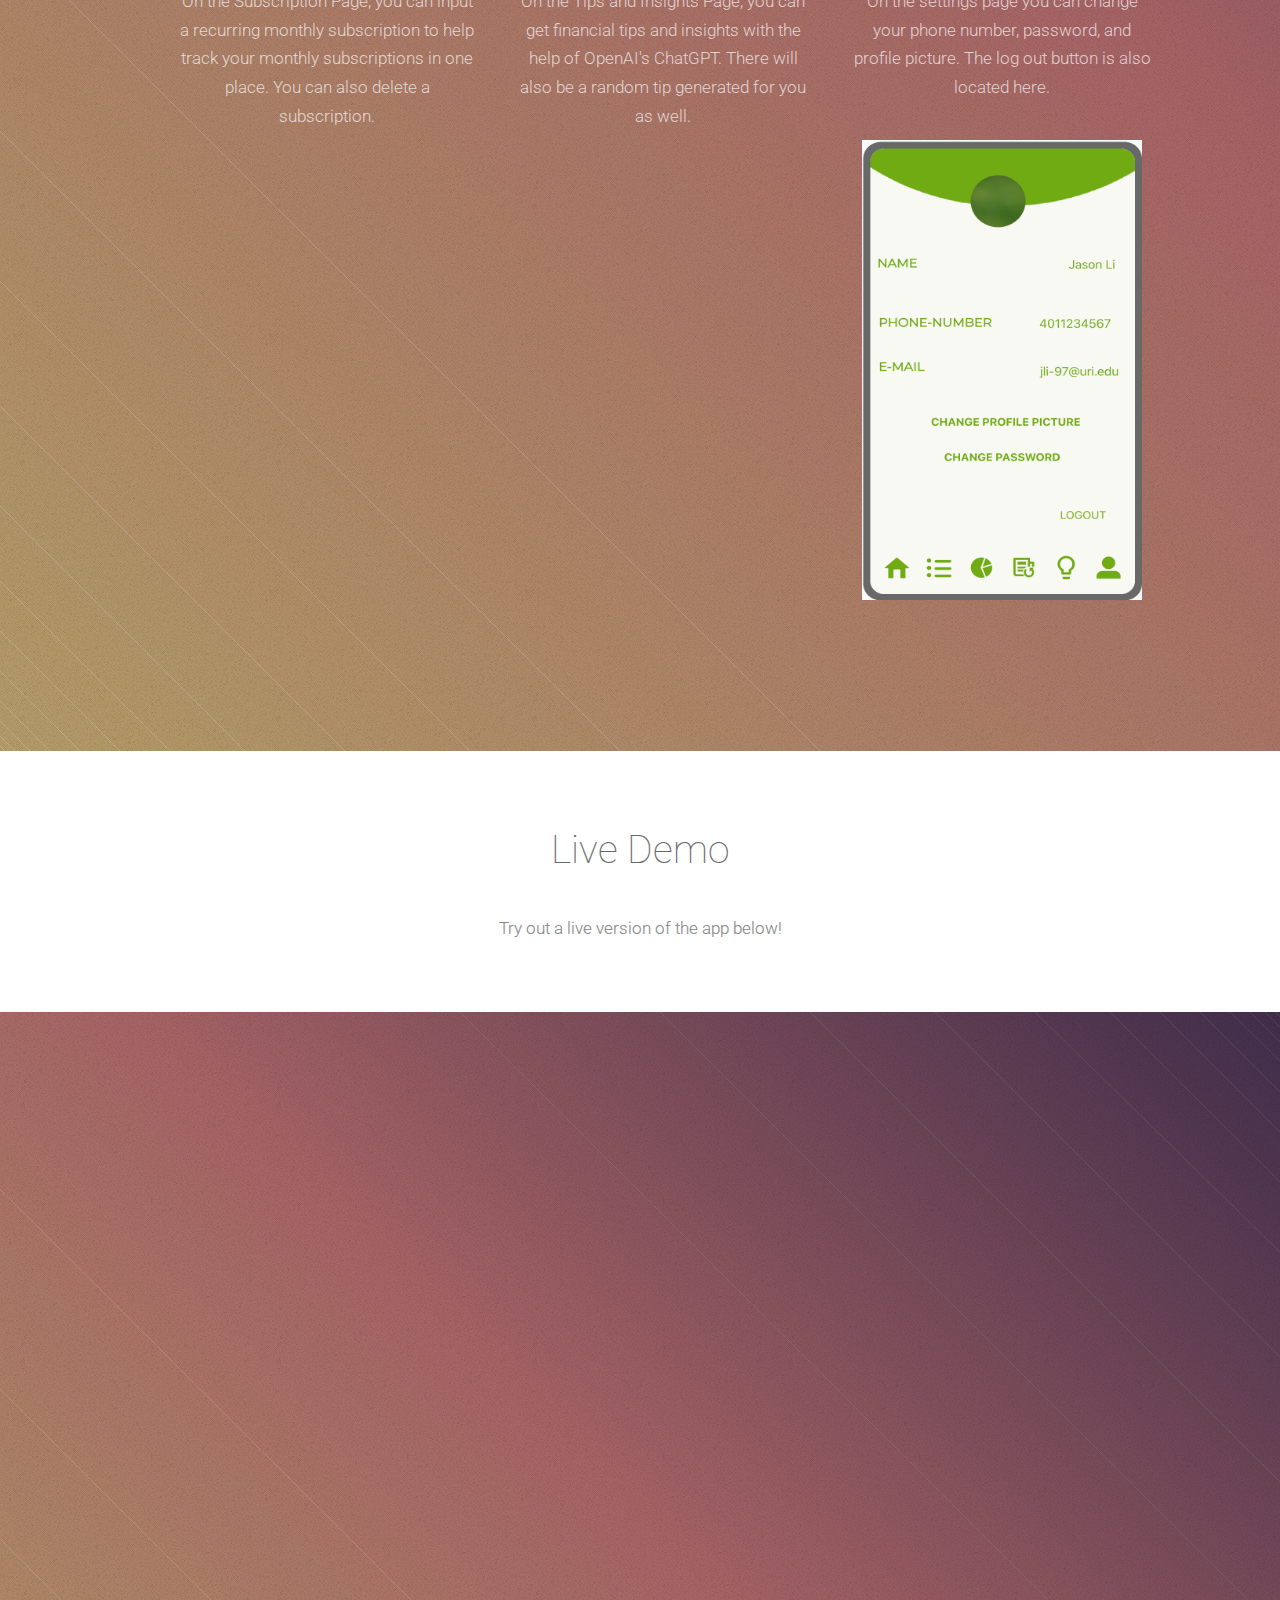
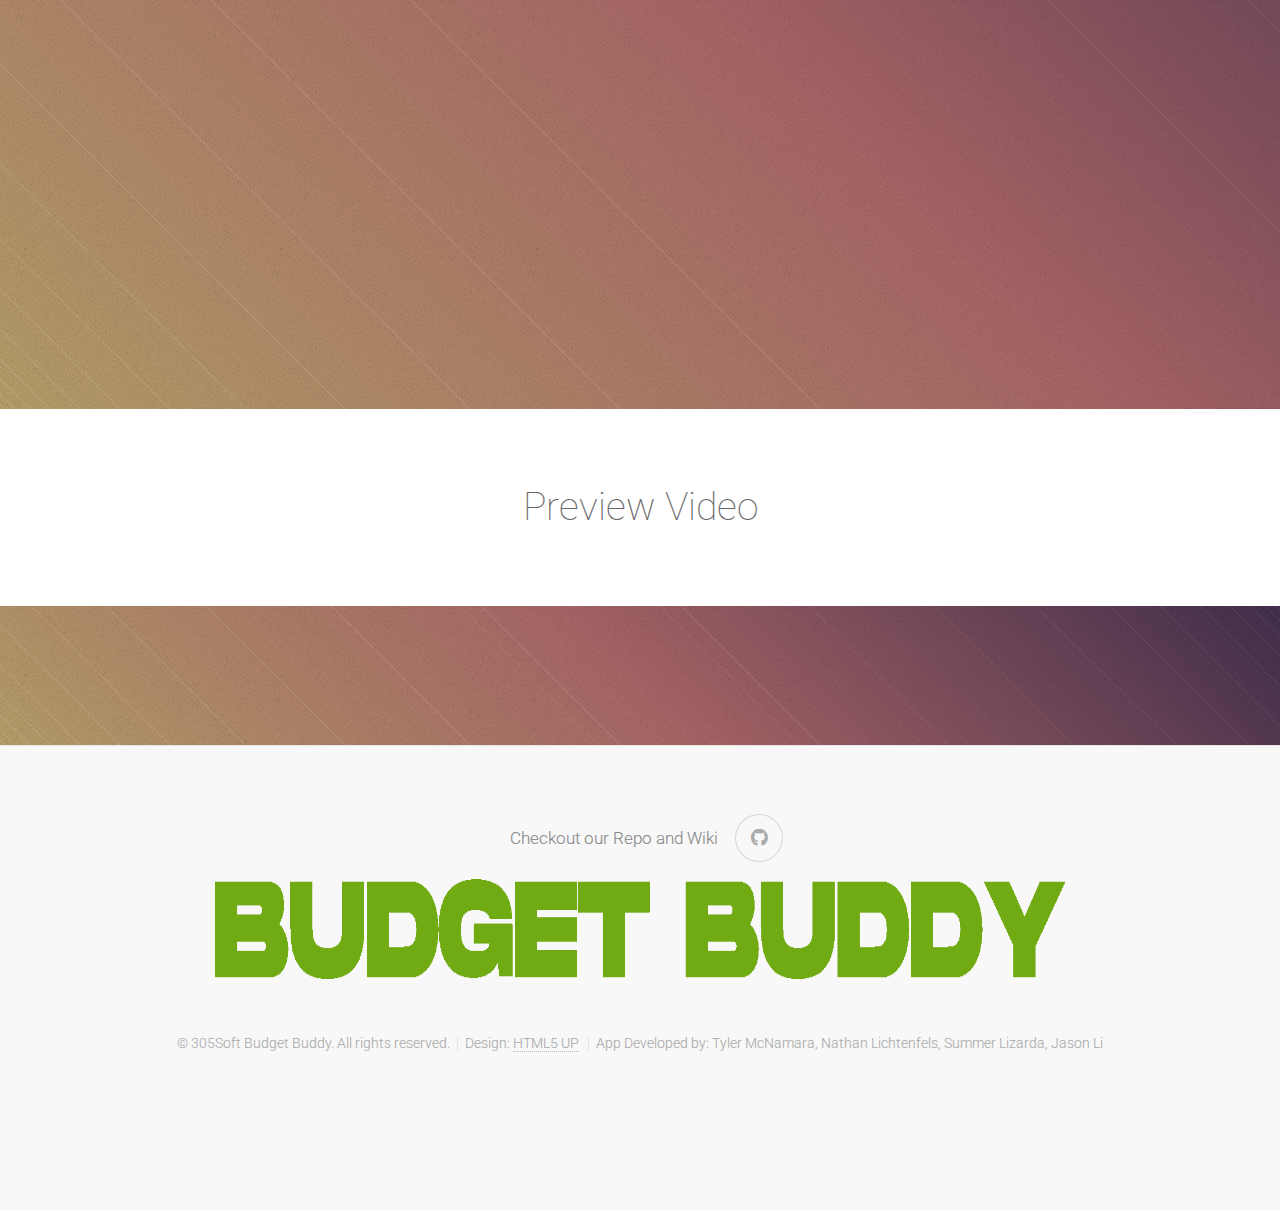
==== commit eb7f531e: "push" ====
--- a/docs/index.html
+++ b/docs/index.html
@@ -166,202 +166,17 @@
 					</div>
 				</div>
 			</section>
-
-		<!-- Fourth -->
-		<!-- <section id="fourth" class="main">
-			<header>
-				<div class="container">
-					<h2>Backend</h2>
-				</div>
-			</header>
-			<div class="content dark style3">
-				<div class="container">					
-				</div>
-			</div>
-		</section> -->
-
-		<!-- Fourth -->
-		<!-- <section id="fourth" class="main">
-			<header>
-				<div class="container">
-						<h2>Backend</h2>
-				</div>
-			</header> -->
-
-		<!-- Basic Elements -->
-		<!--
-			<section class="main">
-				<header>
-					<div class="container">
-						<h2>A Whole Lotta Elements</h2>
-						<p>General purpose elements for every general purpose. Or something like that.</p>
-					</div>
-				</header>
-				<div class="content style1 dark">
-					<div class="container">
-						<section>
-							<header>
-								<h3>Paragraph</h3>
-								<p>This is a byline</p>
-							</header>
-							<p>Phasellus nisl nisl, varius id <sup>porttitor sed pellentesque</sup> ac orci. Pellentesque
-							habitant <strong>strong</strong> tristique <b>bold</b> et netus <i>italic</i> malesuada <em>emphasized</em> ac turpis egestas. Morbi
-							leo suscipit ut. Praesent <sub>id turpis vitae</sub> turpis pretium ultricies. Vestibulum sit
-							amet risus elit.</p>
-						</section>
-						<section>
-							<header>
-								<h3>Blockquote</h3>
-							</header>
-							<blockquote>Fringilla nisl. Donec accumsan interdum nisi, quis tincidunt felis sagittis eget.
-							tempus euismod. Vestibulum ante ipsum primis in faucibus. Cras sit amet urna eros, id egestas
-							tempus ante ipsum primis in faucibus orci luctus et ultrices.</blockquote>
-						</section>
-						<section>
-							<header>
-								<h3>Divider</h3>
-							</header>
-							<p>Donec consectetur <a href="#">vestibulum dolor et pulvinar</a>. Etiam vel felis enim, at viverra
-							ligula. Ut porttitor sagittis lorem, quis eleifend nisi ornare vel. Praesent nec orci
-							facilisis leo magna. Cras sit amet urna eros, id egestas urna. Quisque aliquam
-							tempus euismod. Vestibulum ante ipsum primis in faucibus orci luctus et ultrices
-							posuere cubilia.</p>
-							<hr />
-							<p>Donec consectetur vestibulum dolor et pulvinar. Etiam vel felis enim, at viverra
-							ligula. Ut porttitor sagittis lorem, quis eleifend nisi ornare vel. Praesent nec orci
-							facilisis leo magna. Cras sit amet urna eros, id egestas urna. Quisque aliquam
-							tempus euismod. Vestibulum ante ipsum primis in faucibus orci luctus et ultrices
-							posuere cubilia.</p>
-						</section>
-						<section>
-							<header>
-								<h3>Unordered List</h3>
-							</header>
-							<ul class="default">
-								<li>Donec consectetur vestibulum dolor et vel felis enim at viverra ligula. Ut porttitor sagittis lorem.</li>
-								<li>Donec consectetur vestibulum dolor et vel felis enim at viverra ligula. Ut porttitor sagittis lorem.</li>
-								<li>Donec consectetur vestibulum dolor et vel felis enim at viverra ligula. Ut porttitor sagittis lorem.</li>
-								<li>Donec consectetur vestibulum dolor et vel felis enim at viverra ligula. Ut porttitor sagittis lorem.</li>
-							</ul>
-						</section>
-						<section>
-							<header>
-								<h3>Ordered List</h3>
-							</header>
-							<ol class="default">
-								<li>Donec consectetur vestibulum dolor et vel felis enim at viverra ligula. Ut porttitor sagittis lorem.</li>
-								<li>Donec consectetur vestibulum dolor et vel felis enim at viverra ligula. Ut porttitor sagittis lorem.</li>
-								<li>Donec consectetur vestibulum dolor et vel felis enim at viverra ligula. Ut porttitor sagittis lorem.</li>
-								<li>Donec consectetur vestibulum dolor et vel felis enim at viverra ligula. Ut porttitor sagittis lorem.</li>
-							</ol>
-						</section>
-						<section>
-							<header>
-								<h3>Table</h3>
-							</header>
-							<div class="table-wrapper">
-								<table class="default">
-									<thead>
-										<tr>
-											<th>ID</th>
-											<th>Name</th>
-											<th>Description</th>
-											<th>Price</th>
-										</tr>
-									</thead>
-									<tbody>
-										<tr>
-											<td>00001</td>
-											<td>Lorem ipsum dolor</td>
-											<td>Ut porttitor sagittis lorem quis nisi ornare.</td>
-											<td>29.99</td>
-										</tr>
-										<tr>
-											<td>00002</td>
-											<td>Sit amet nullam</td>
-											<td>Ut porttitor sagittis lorem quis nisi ornare.</td>
-											<td>19.99</td>
-										</tr>
-										<tr>
-											<td>00003</td>
-											<td>Feugiat felis viverra</td>
-											<td>Ut porttitor sagittis lorem quis nisi ornare.</td>
-											<td>29.99</td>
-										</tr>
-										<tr>
-											<td>00004</td>
-											<td>Sagittis enim felis</td>
-											<td>Ut porttitor sagittis lorem quis nisi ornare.</td>
-											<td>19.99</td>
-										</tr>
-										<tr>
-											<td>00005</td>
-											<td>Nullam sed vestibulum</td>
-											<td>Ut porttitor sagittis lorem quis nisi ornare.</td>
-											<td>19.99</td>
-										</tr>
-									</tbody>
-									<tfoot>
-										<tr>
-											<td colspan="3"></td>
-											<td>100.00</td>
-										</tr>
-									</tfoot>
-								</table>
-							</div>
-						</section>
-						<section>
-							<header>
-								<h3>Form</h3>
-							</header>
-							<form method="post" action="#">
-								<div class="row gtr-50">
-									<div class="col-6 col-12-narrow">
-										<input type="text" name="name" id="name" value="" placeholder="John Doe" />
-									</div>
-									<div class="col-6 col-12-narrow">
-										<input type="text" name="email" id="email" value="" placeholder="johndoe@domain.tld" />
-									</div>
-									<div class="col-12">
-										<div class="select" tabindex="-1">
-											<select name="department" id="department">
-												<option value="">Choose a department</option>
-												<option value="1">Manufacturing</option>
-												<option value="2">Administration</option>
-												<option value="3">Support</option>
-											</select>
-										</div>
-									</div>
-									<div class="col-12">
-										<input type="text" name="subject" id="subject" value="" placeholder="Enter your subject" />
-									</div>
-									<div class="col-12">
-										<textarea name="message" id="message" placeholder="Enter your message"></textarea>
-									</div>
-									<div class="col-12">
-										<ul class="actions">
-											<li><input type="submit" class="button" value="Send Message" /></li>
-											<li><input type="reset" class="button alt" value="Clear Form" /></li>
-										</ul>
-									</div>
-								</div>
-							</form>
-						</section>
-					</div>
-				</div>
-			</section>
-		-->
-
-
-
+			 
 		<!-- Footer -->
 			<section id="footer">
 				<ul class="icons">
+					<li>Checkout our Repo and Wiki</li>
 					<li><a href="https://github.com/tylermcnamara/CSC305-BudgetBuddy" target=”_blank” class="icon brands fa-github"><span class="label">GitHub</span></a></li>
 				</ul>
+				<img id= "banner" src="images/banner.png" alt="Sign up page for budget buddy ">
 				<div class="copyright">
 					<ul class="menu">
-						<li>&copy; Budget Buddy. All rights reserved.</li><li>Design: <a href="http://html5up.net">HTML5 UP</a></li>
+						<li>&copy; 305Soft Budget Buddy. All rights reserved.</li><li>Design: <a href="http://html5up.net">HTML5 UP</a></li>
 						<li>App Developed by: Tyler McNamara, Nathan Lichtenfels, Summer Lizarda, Jason Li</li>
 					</ul>
 				</div>
--- a/docs/css/new.css
+++ b/docs/css/new.css
@@ -25,4 +25,8 @@
     padding: 10px;
     display: block;
     margin: 0 auto;
+}
+#banner {
+    width: 850px;
+    height: 100px;
 }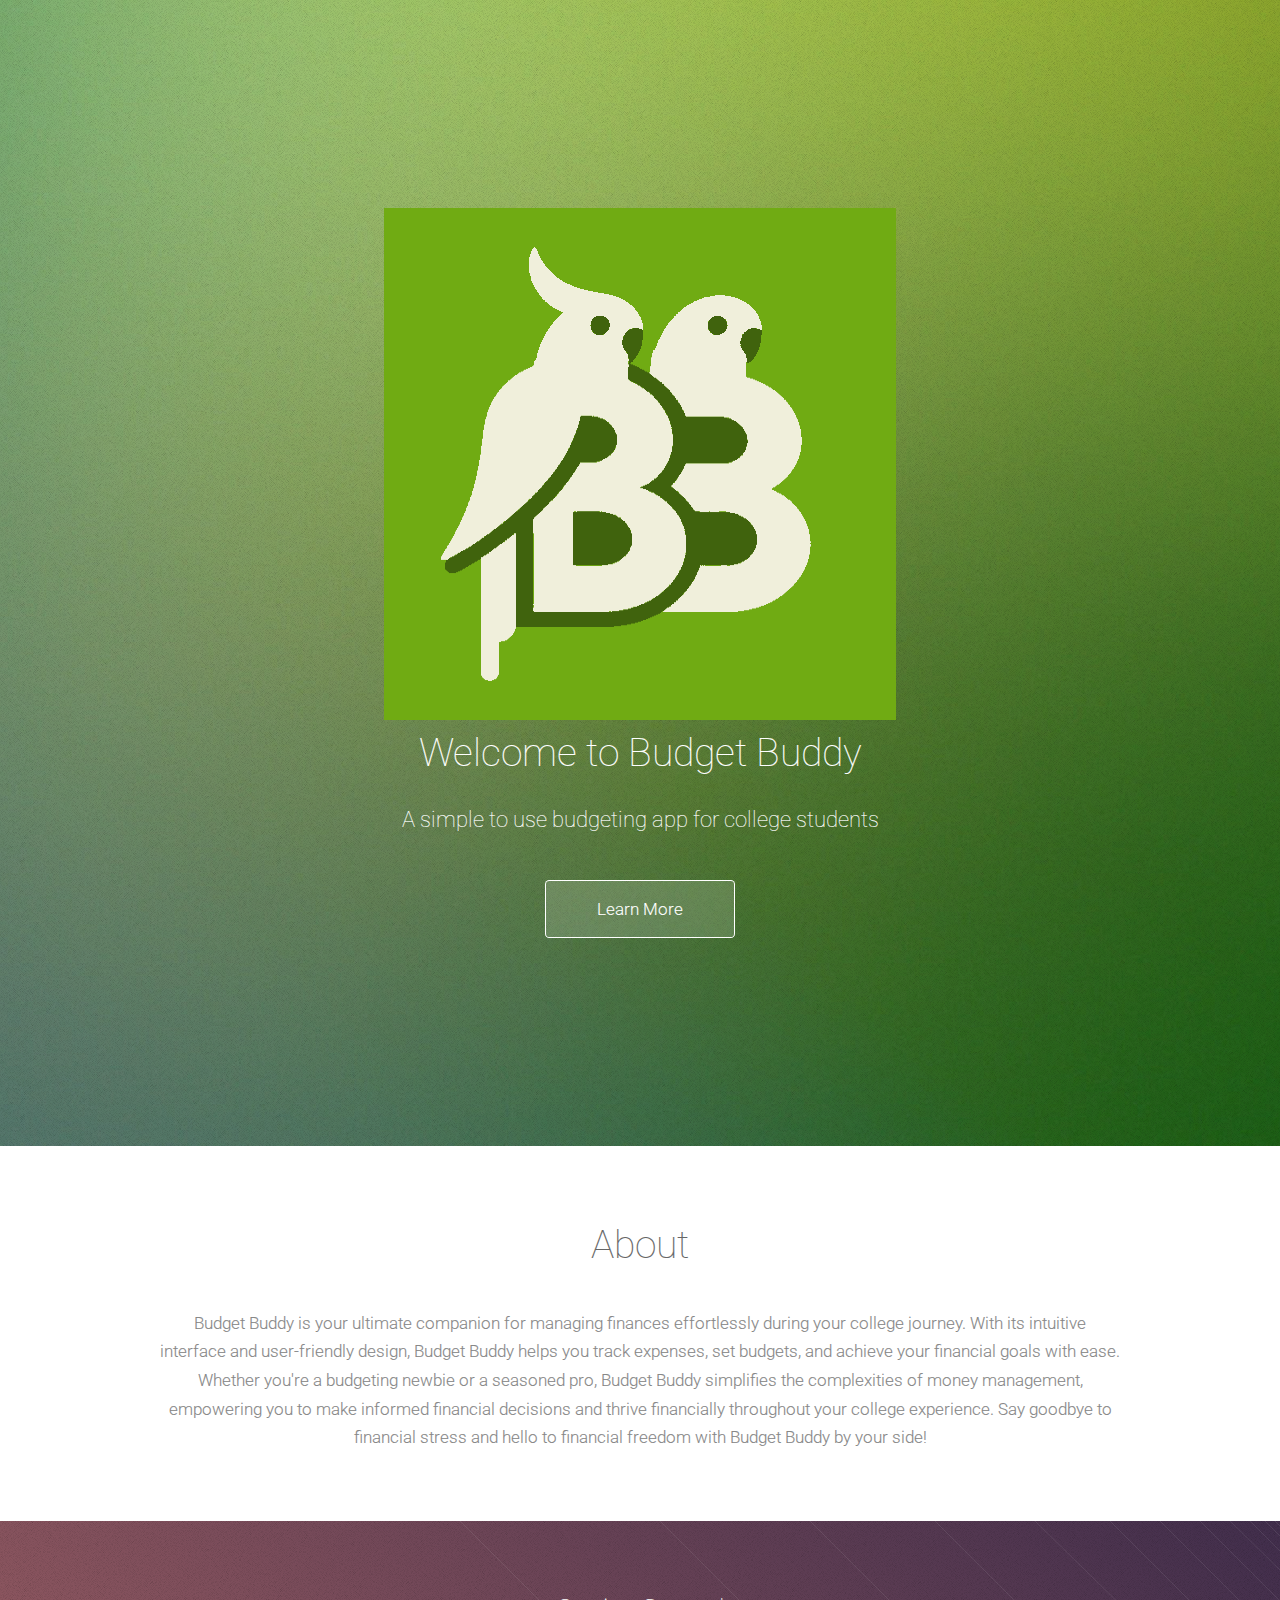
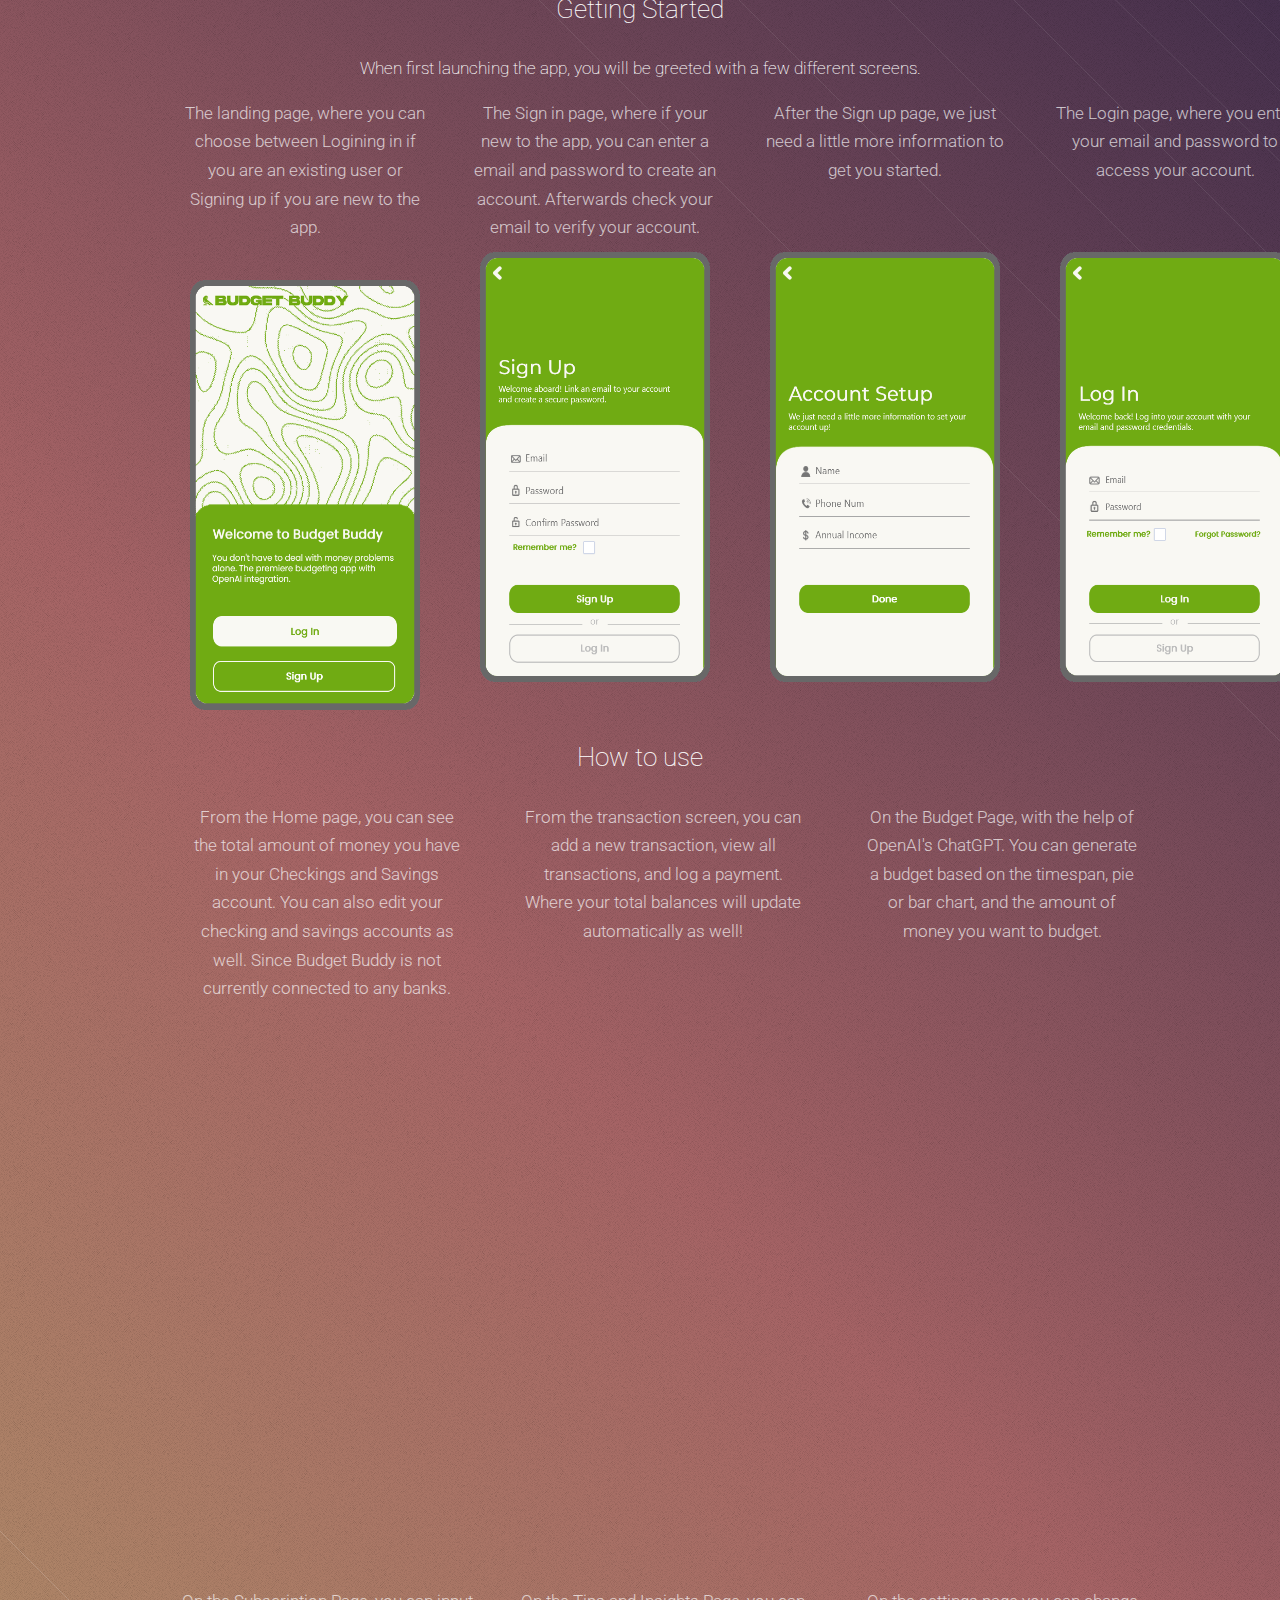
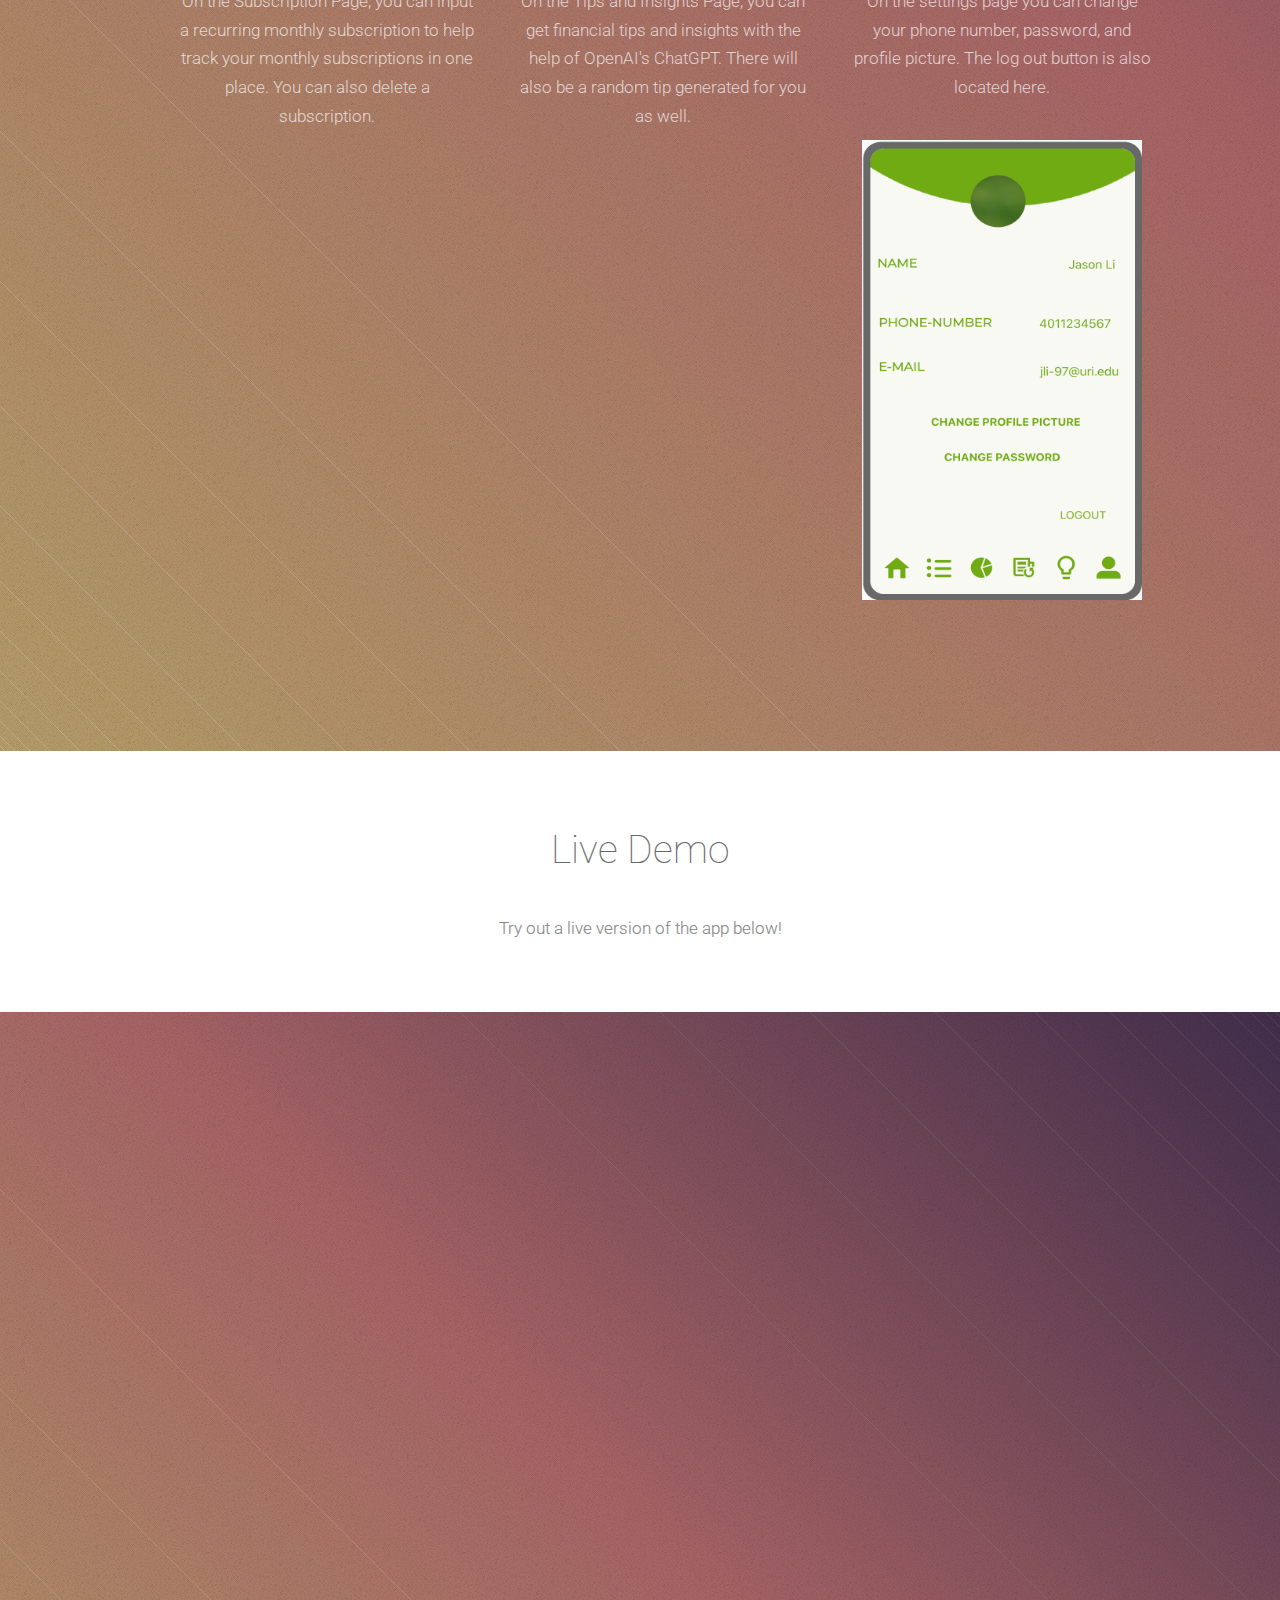
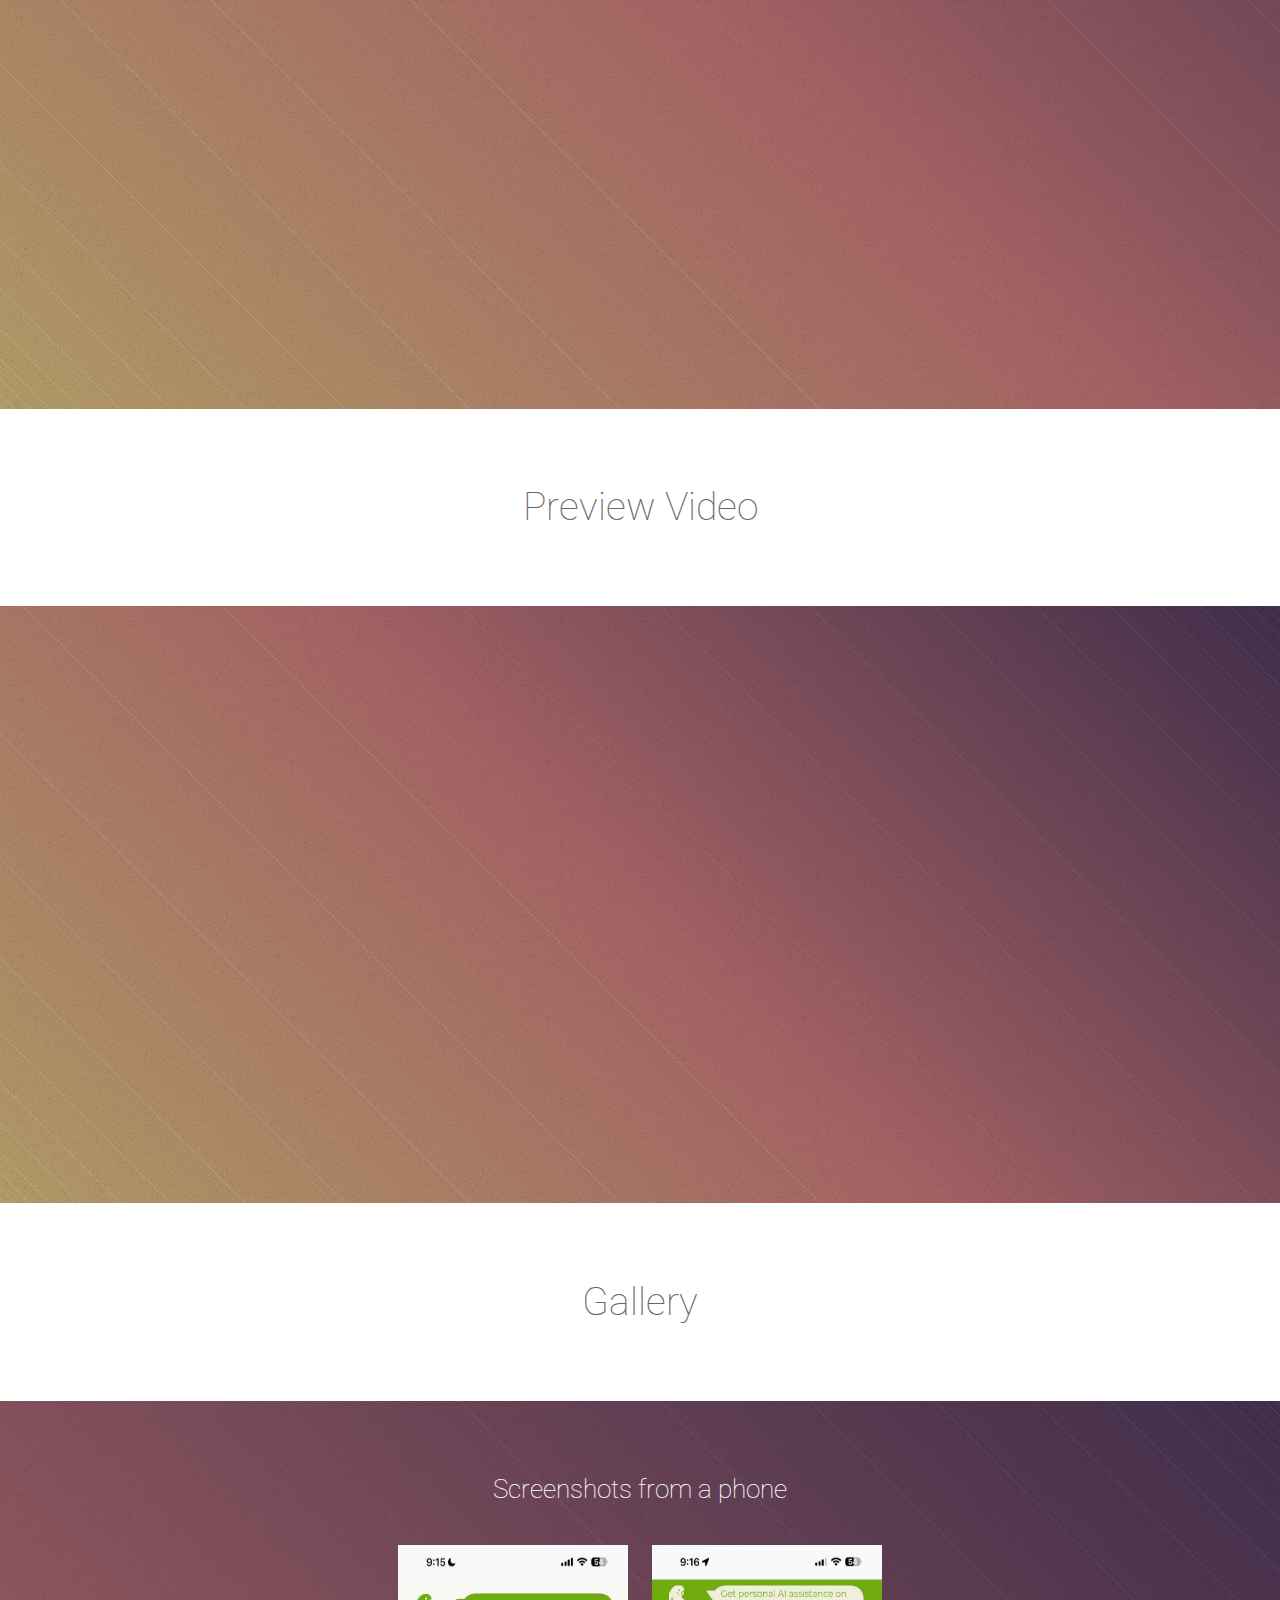
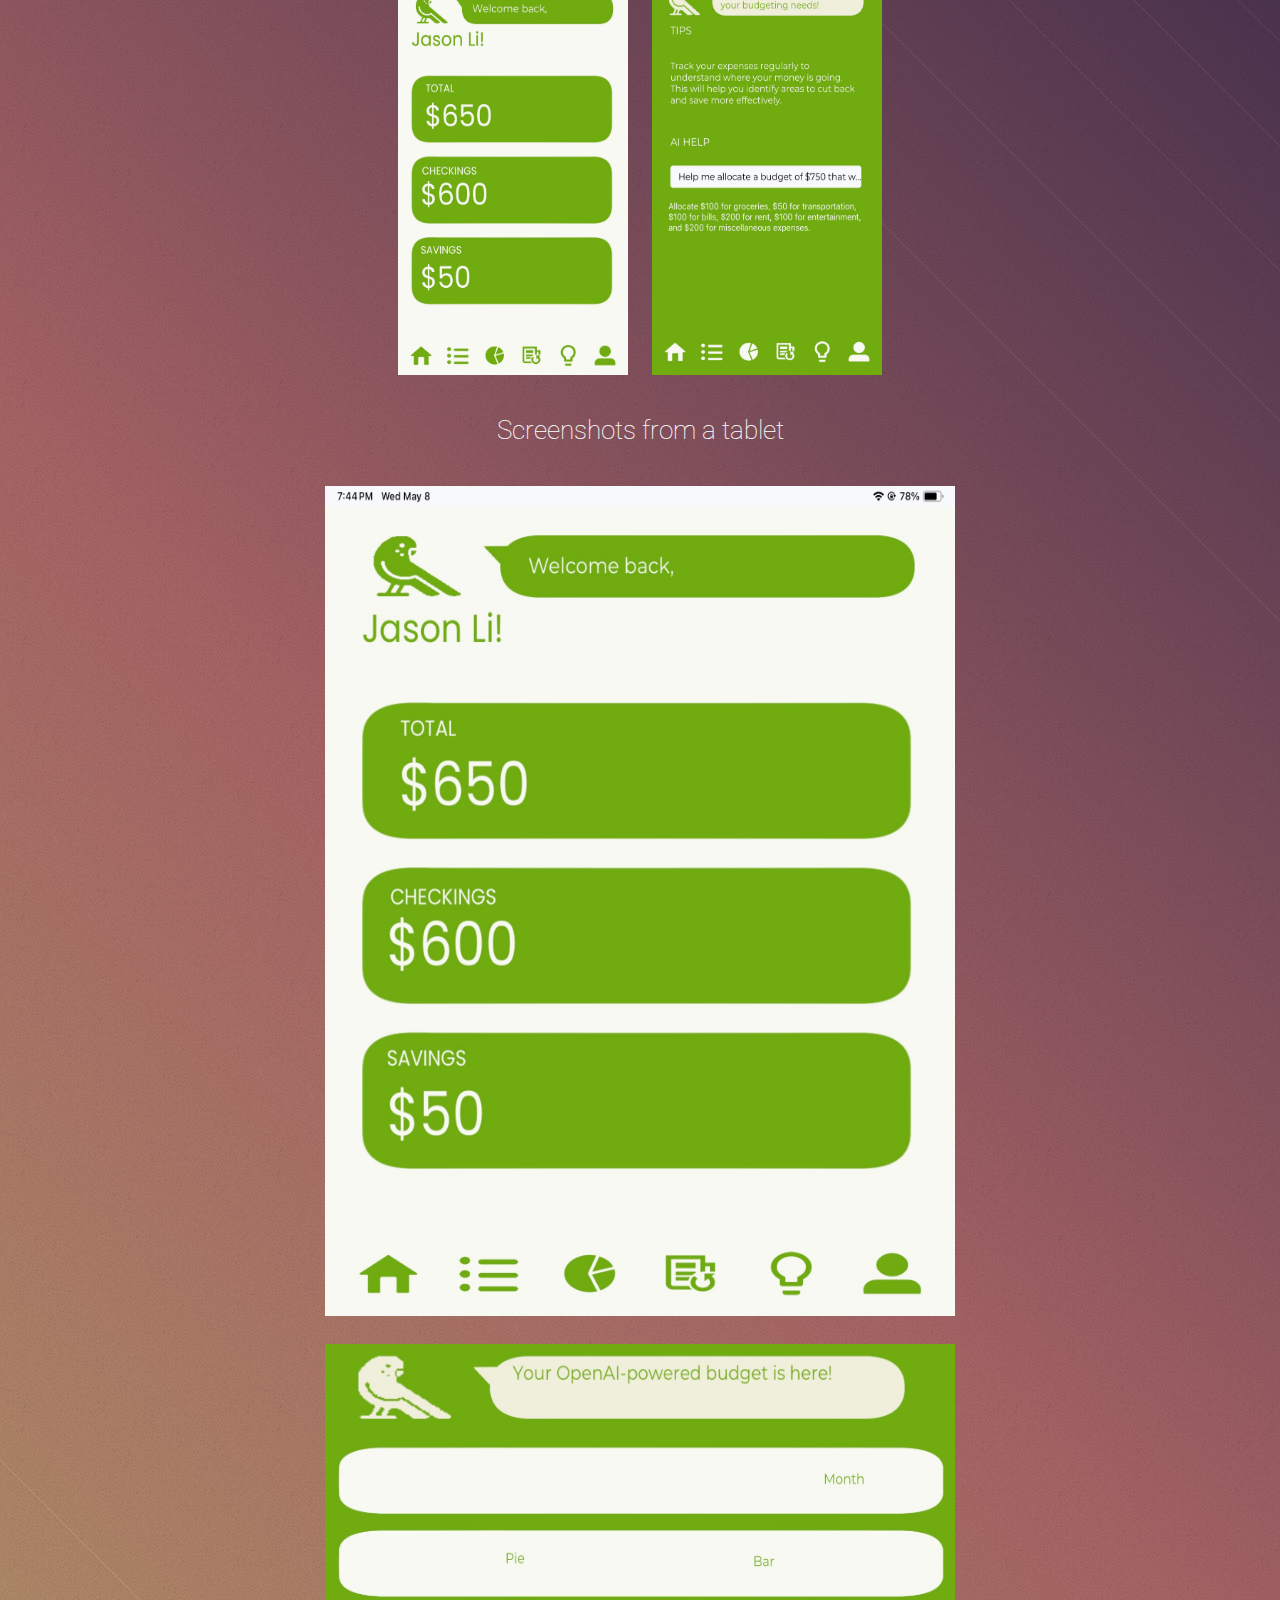
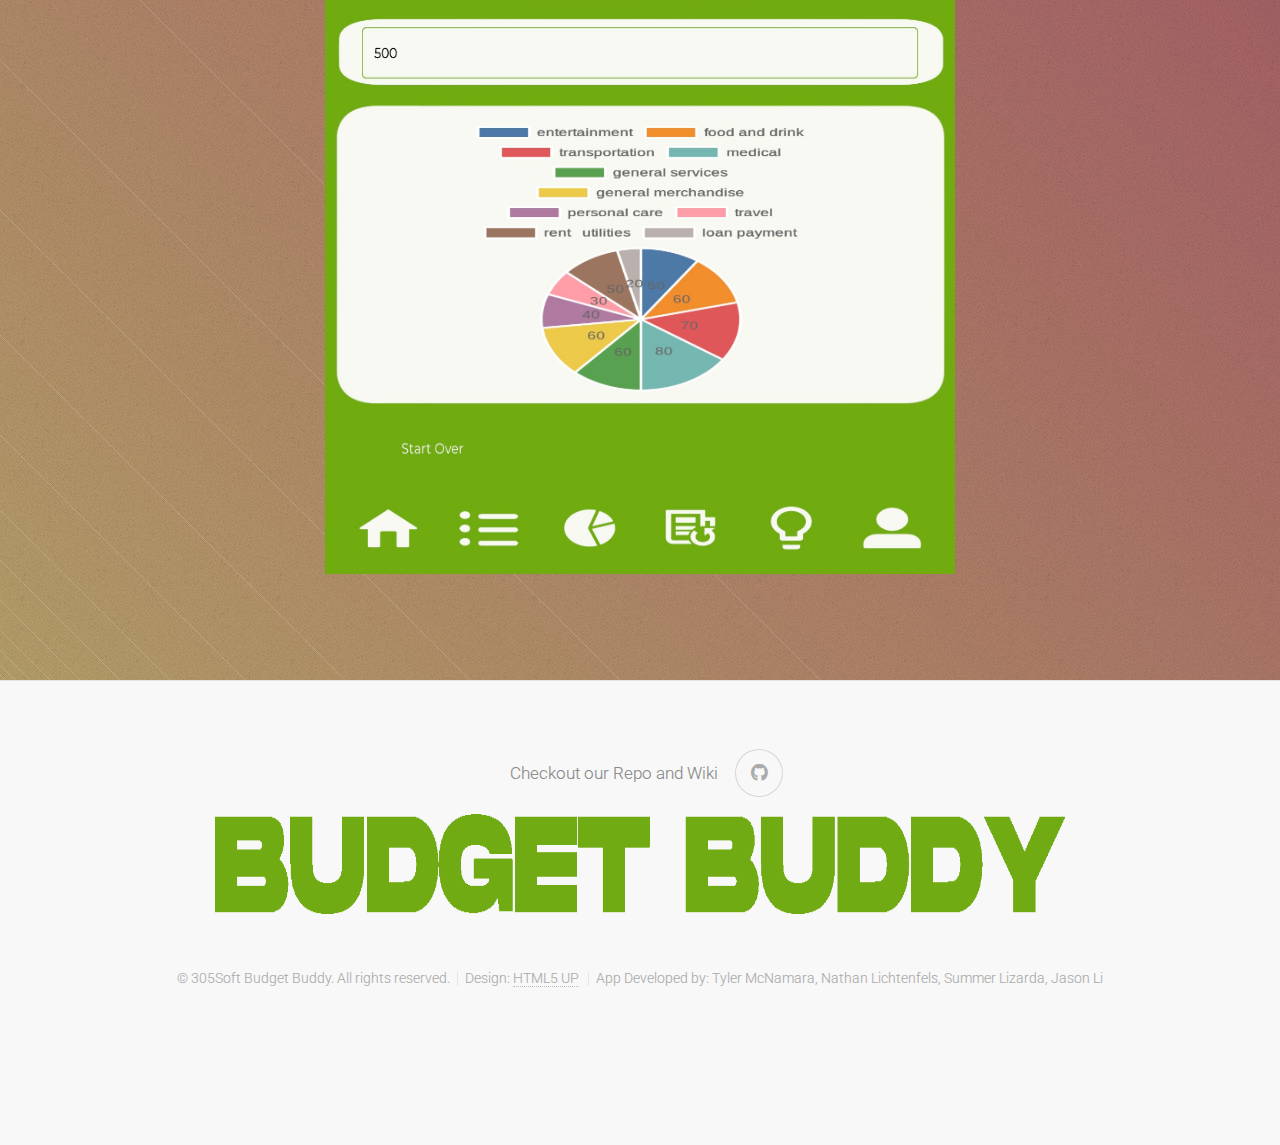
==== commit a05f4c8c: "push" ====
--- a/docs/index.html
+++ b/docs/index.html
@@ -162,10 +162,41 @@
 				</header>
 				<div class="content dark style1 featured">
 					<div class="container">
-						
-					</div>
-				</div>
-			</section>
+						<iframe width="600" height="450" src="https://www.youtube.com/embed/tWhGCmQMyW8?si=vFAYsSO8VB6UMxlH" title="YouTube video player" frameborder="0" allow="accelerometer; autoplay; clipboard-write; encrypted-media; gyroscope; picture-in-picture; web-share" referrerpolicy="strict-origin-when-cross-origin" allowfullscreen></iframe>
+					</div>
+				</div>
+			</section>
+
+		<!-- Fourth -->
+		<section id="fourth" class="main">
+			<header>
+				<div class="container">
+					<h2>Gallery</h2>
+				</div>
+			</header>
+			<div class="content dark style1 featured">
+				<div class="container">
+					<h3>Screenshots from a phone</h3>
+					<table>
+						<tr>
+							<td>
+								<img class="lastTableImg1"src="images/phoneSC1.jpg" alt="landing page for budget buddy ">
+								<img class="lastTableImg1"src="images/phoneSC2.jpg" alt="Sign up page for budget buddy ">
+							</td>
+						</tr>
+					</table>
+					<h3> Screenshots from a tablet</h3>
+					<table>
+						<tr>
+							<td>
+								<img class="lastTableImg2" src="images/tabletSC1.jpg" alt="landing page for budget buddy ">
+								<img class="lastTableImg2" src="images/tabletSC2.jpg" alt="Sign up page for budget buddy ">
+							</td>
+						</tr>
+					</table>
+				</div>
+			</div>
+		</section>
 			 
 		<!-- Footer -->
 			<section id="footer">
--- a/docs/css/new.css
+++ b/docs/css/new.css
@@ -29,4 +29,18 @@
 #banner {
     width: 850px;
     height: 100px;
+}
+
+.lastTableImg1{
+    width:250px; 
+    height:450px;
+    padding: 10px;
+
+}
+
+.lastTableImg2{
+    width:650px; 
+    height:850px;
+    padding: 10px;
+
 }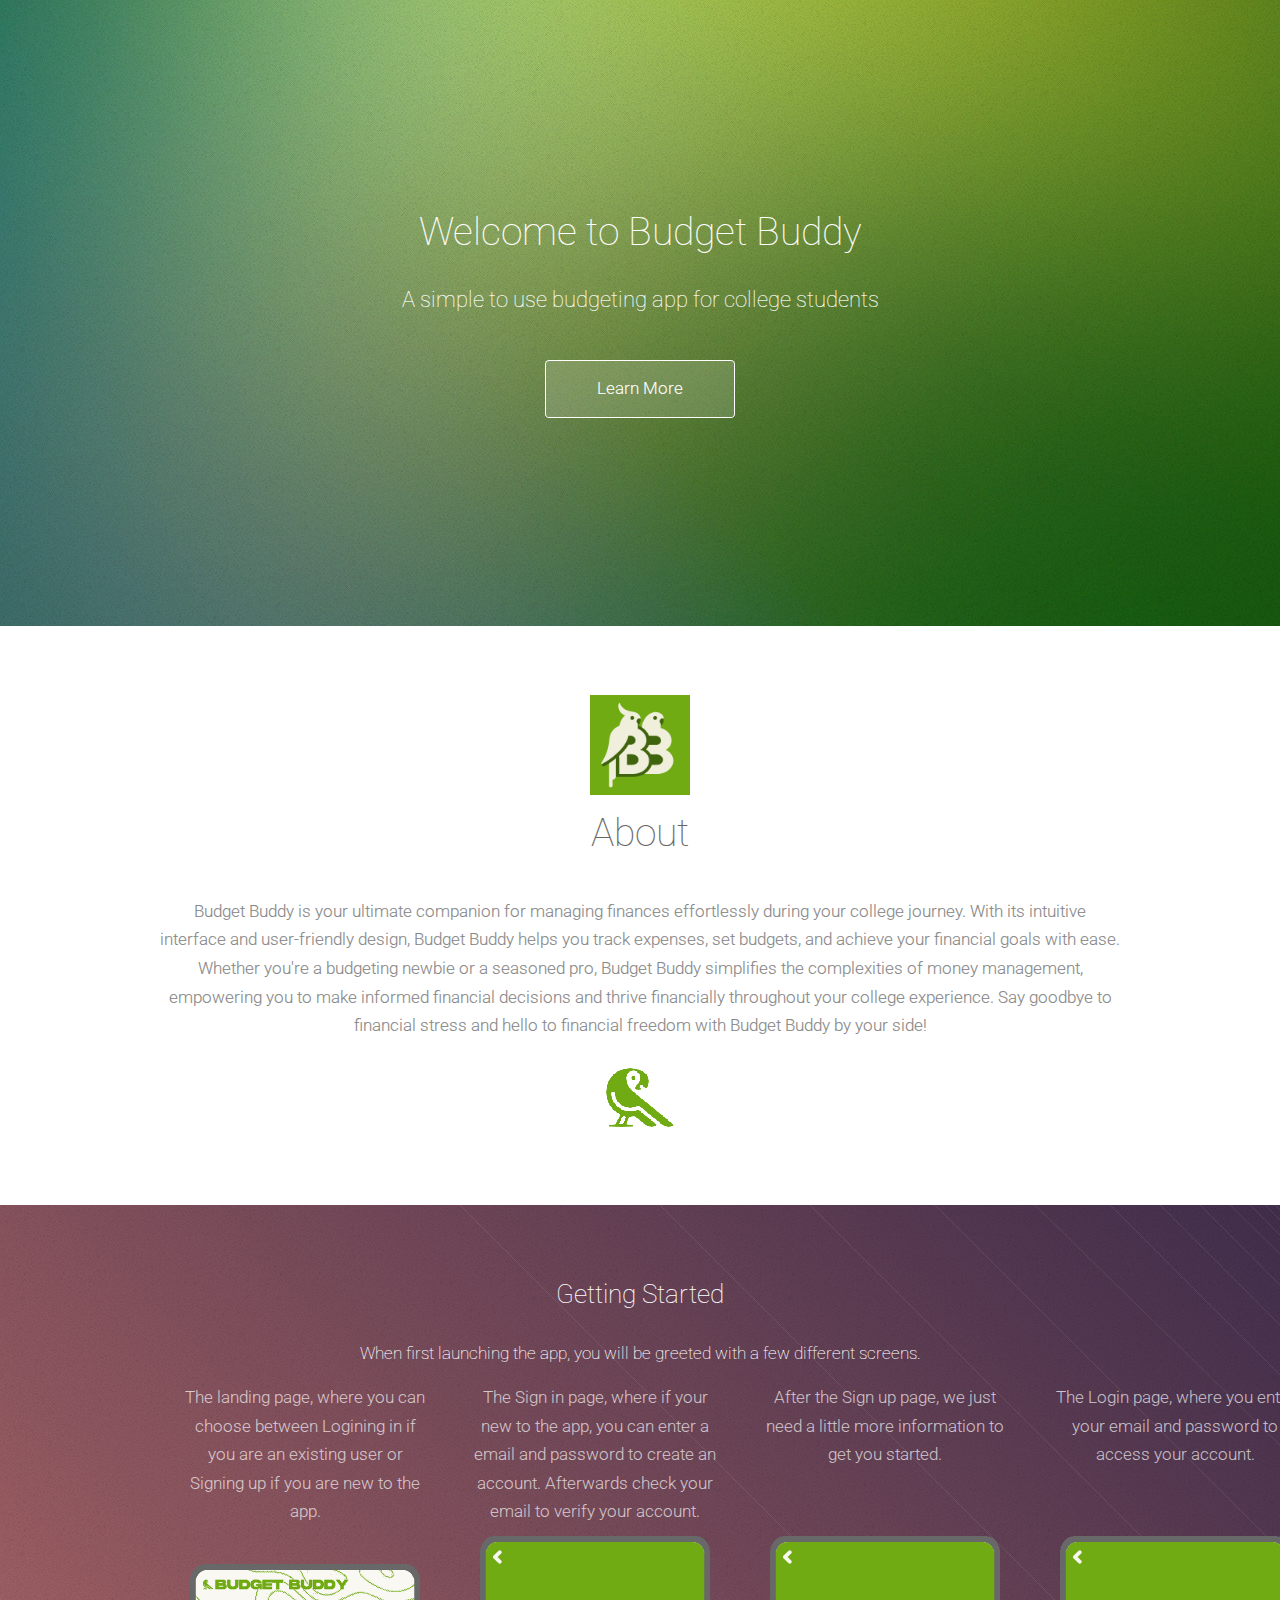
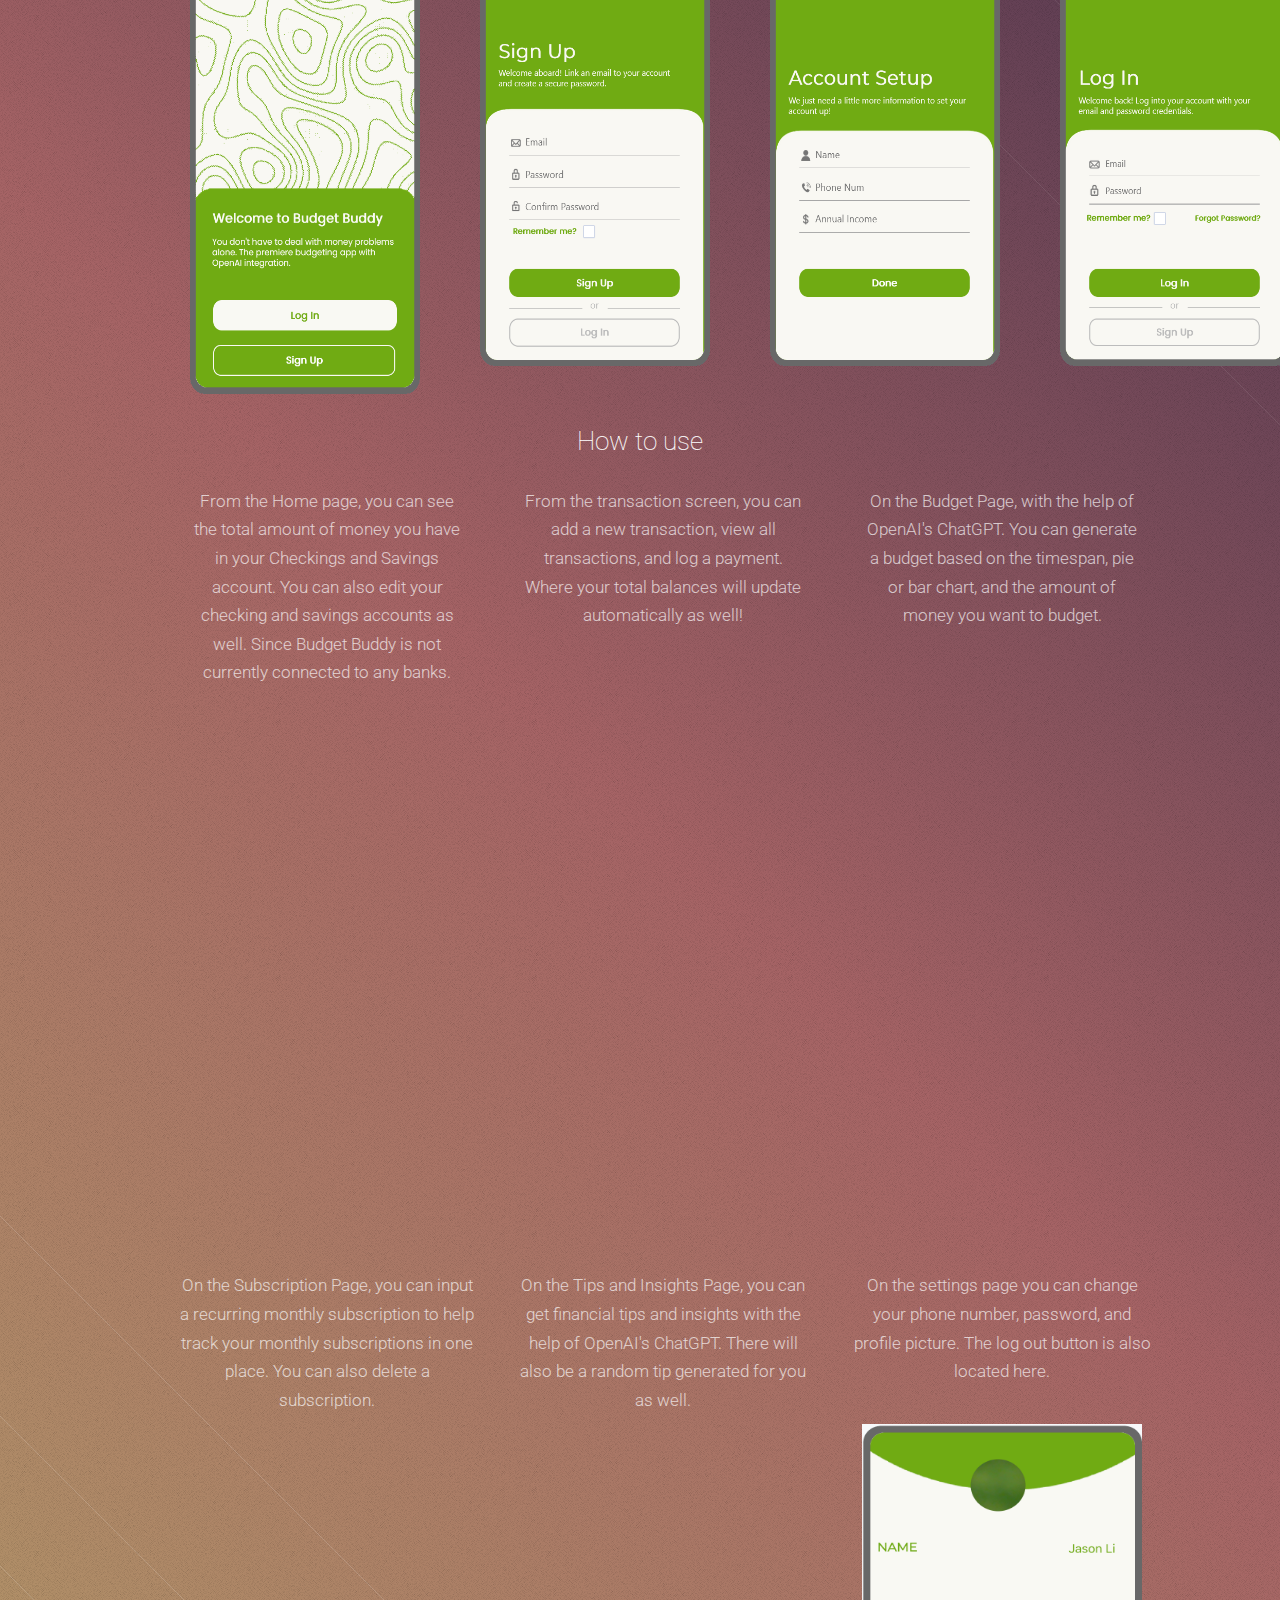
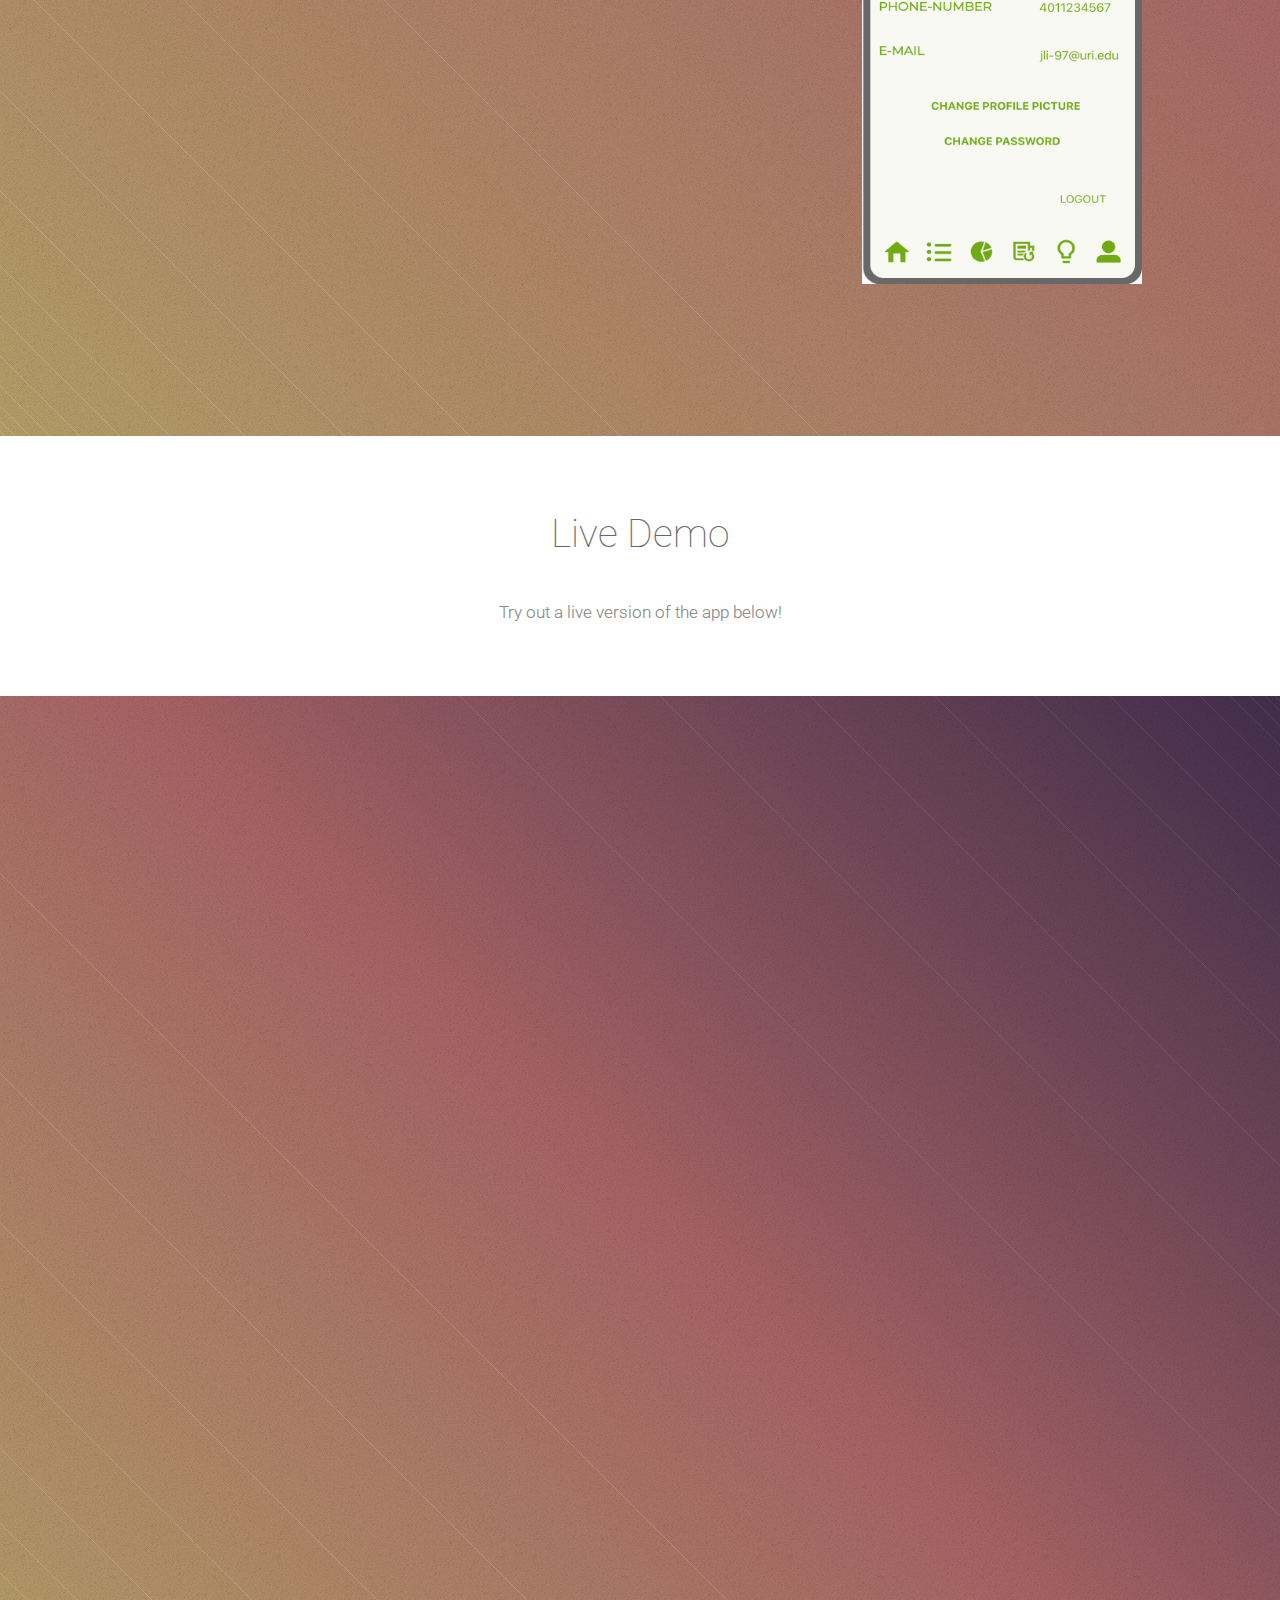
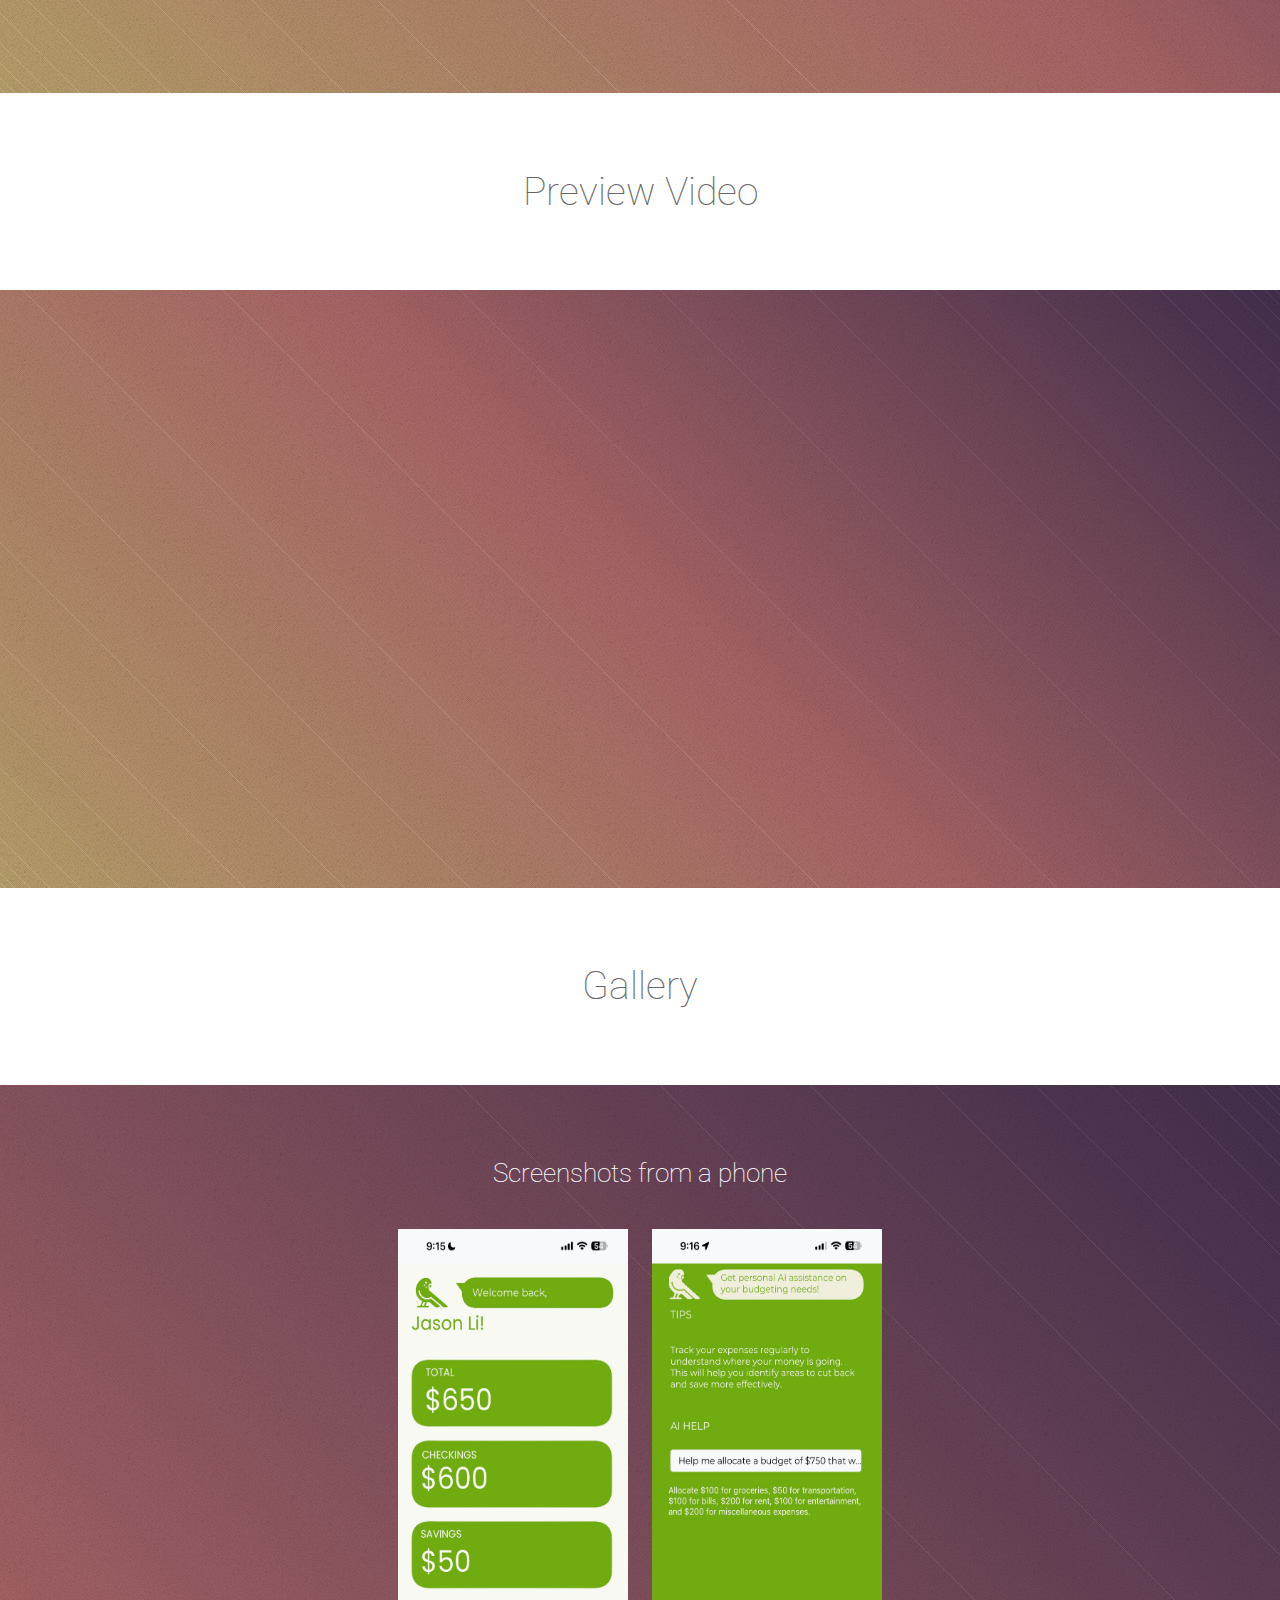
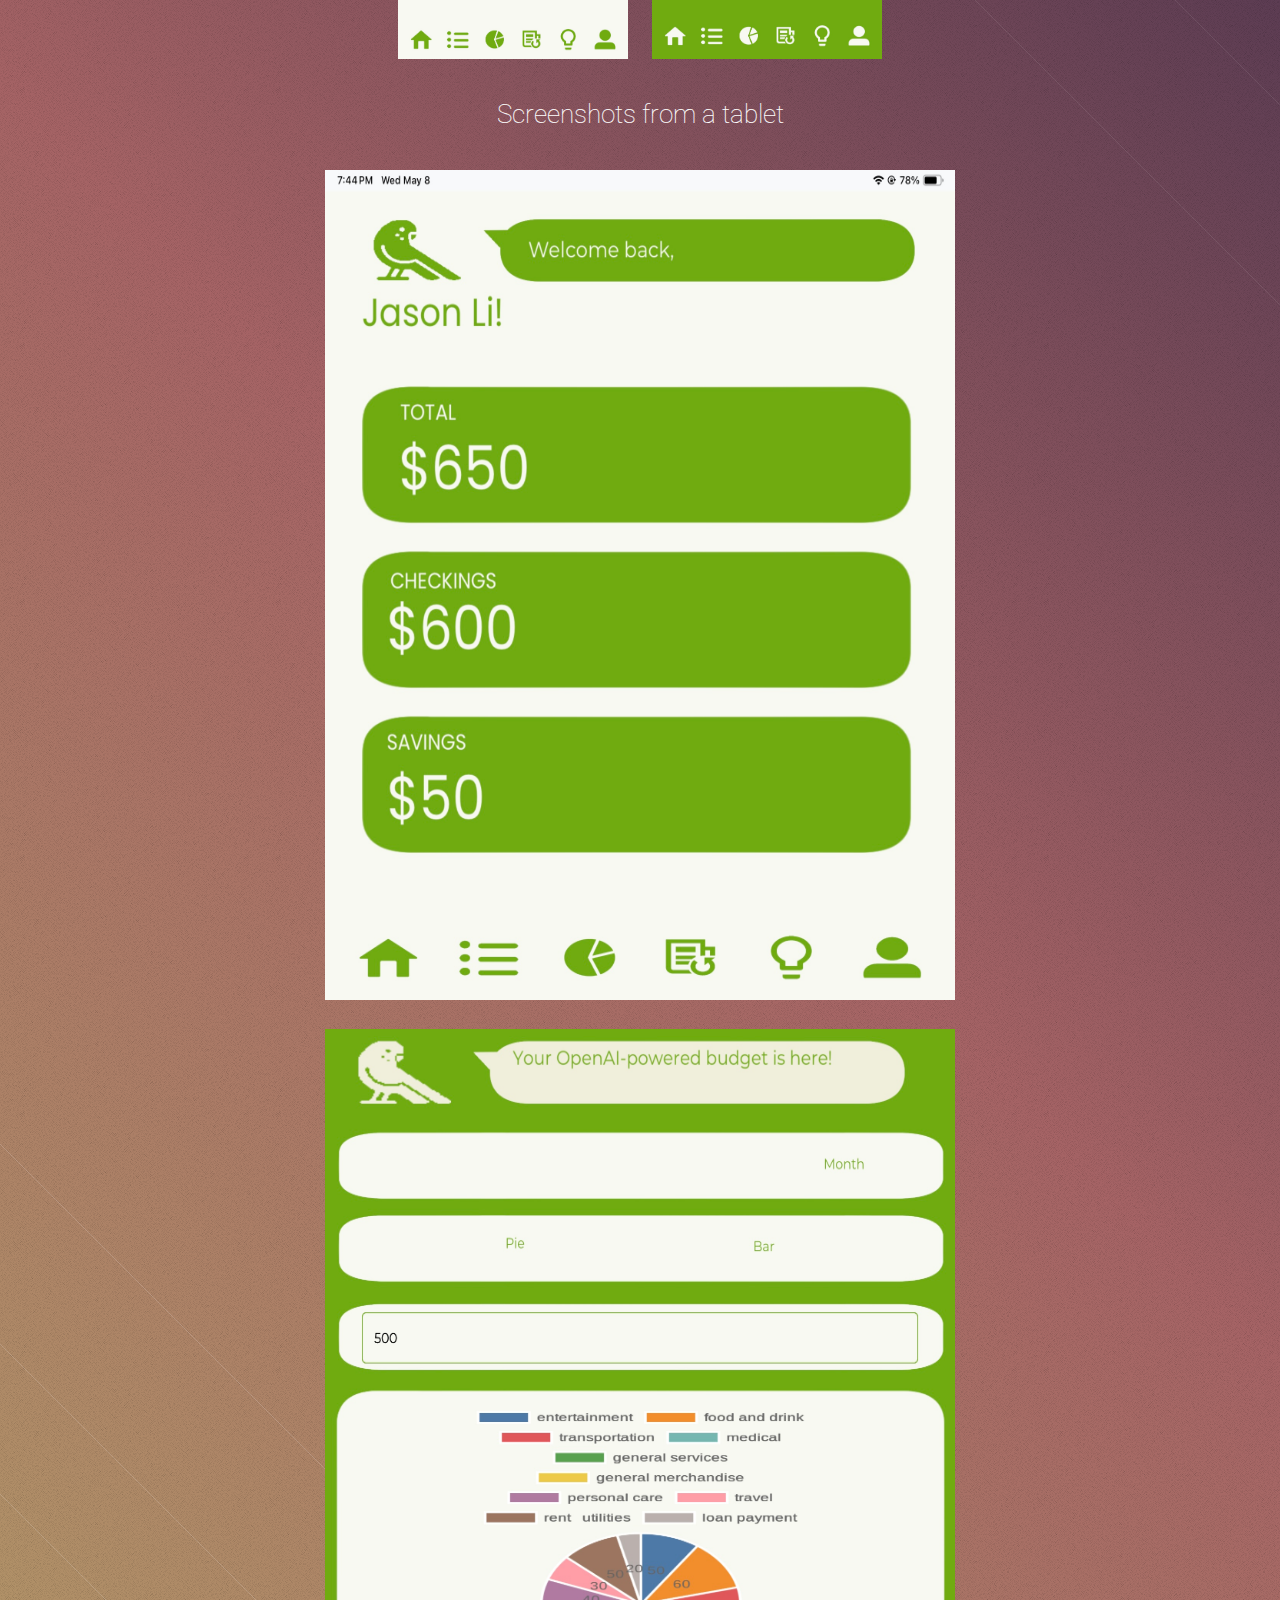
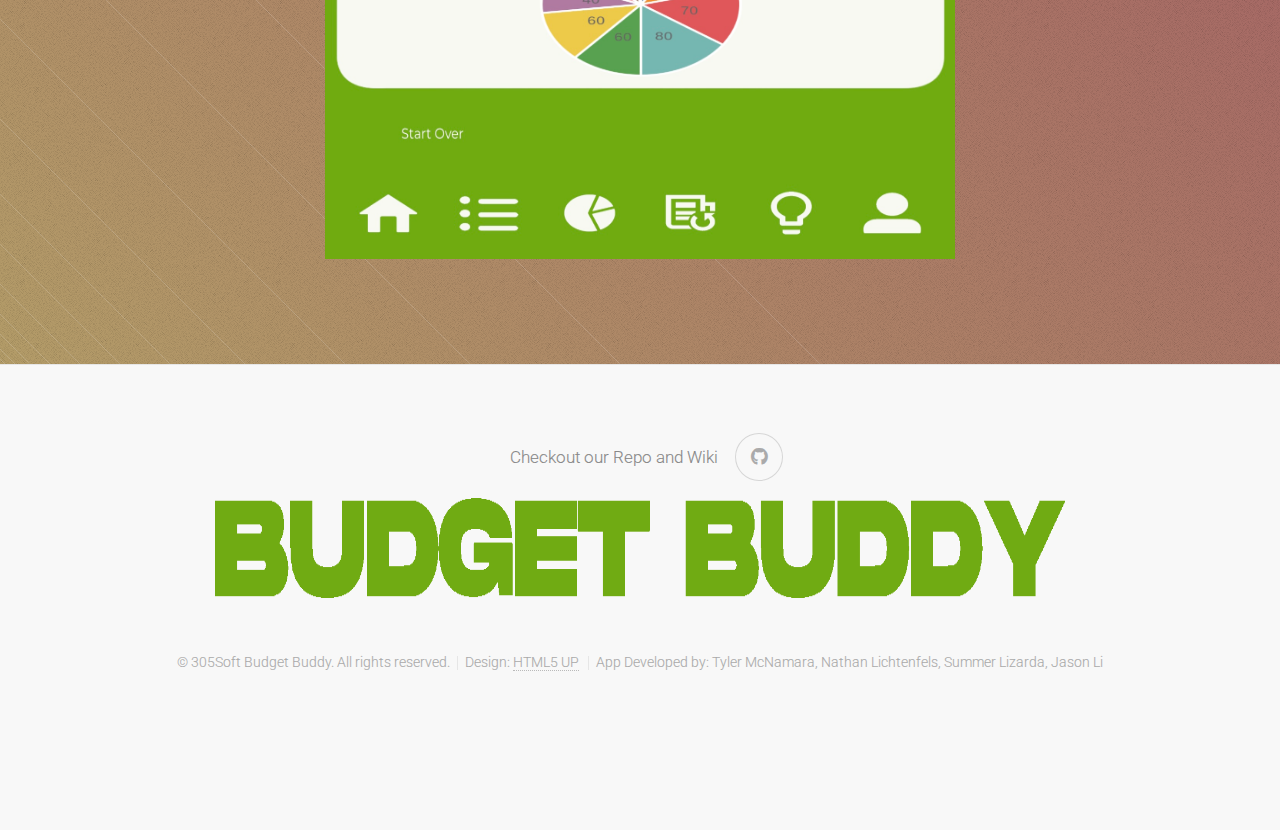
==== commit e219a7fe: "push" ====
--- a/docs/index.html
+++ b/docs/index.html
@@ -18,7 +18,6 @@
 		<!-- Header -->
 			<section id="header" class="dark">
 				<header>
-					<img src="images/BB-AppIcon.png" alt="Budget Buddy App Icon">
 					<h1>Welcome to Budget Buddy</h1>
 					<p>A simple to use budgeting app for college students</a></p>
 				</header>
@@ -31,6 +30,7 @@
 			<section id="first" class="main">
 				<header>
 					<div class="container">
+						<img src="images/BB-AppIcon.png" alt="Budget Buddy App Icon" width="100px">
 						<h2>About</h2>
 						<p>
 							Budget Buddy is your ultimate companion for 
@@ -45,6 +45,8 @@
 							 financial stress and hello to financial freedom with Budget Buddy 
 							 by your side!
 						</p>
+						<br>
+						<img src="images/icon.png" alt="Budget Buddy's Logo">
 					</div>
 				</header>
 				<div class="content dark style1 featured">
